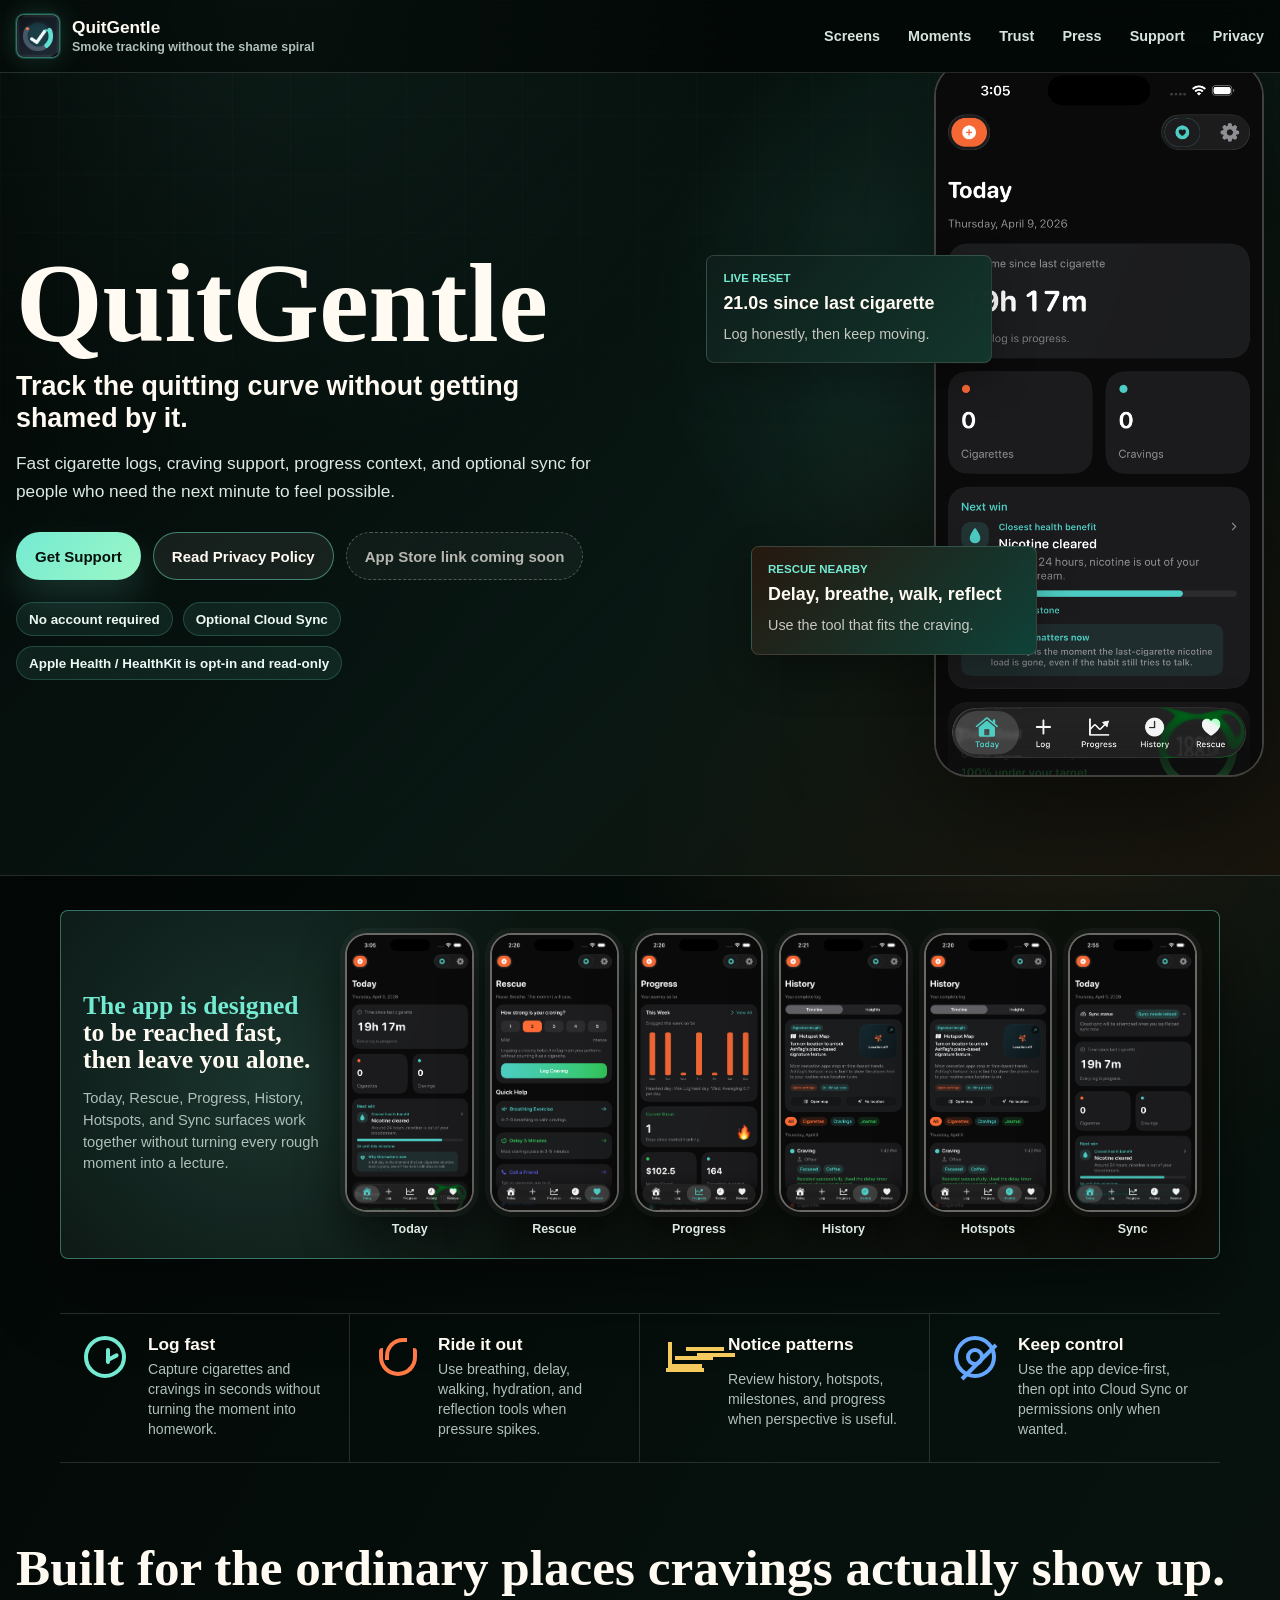
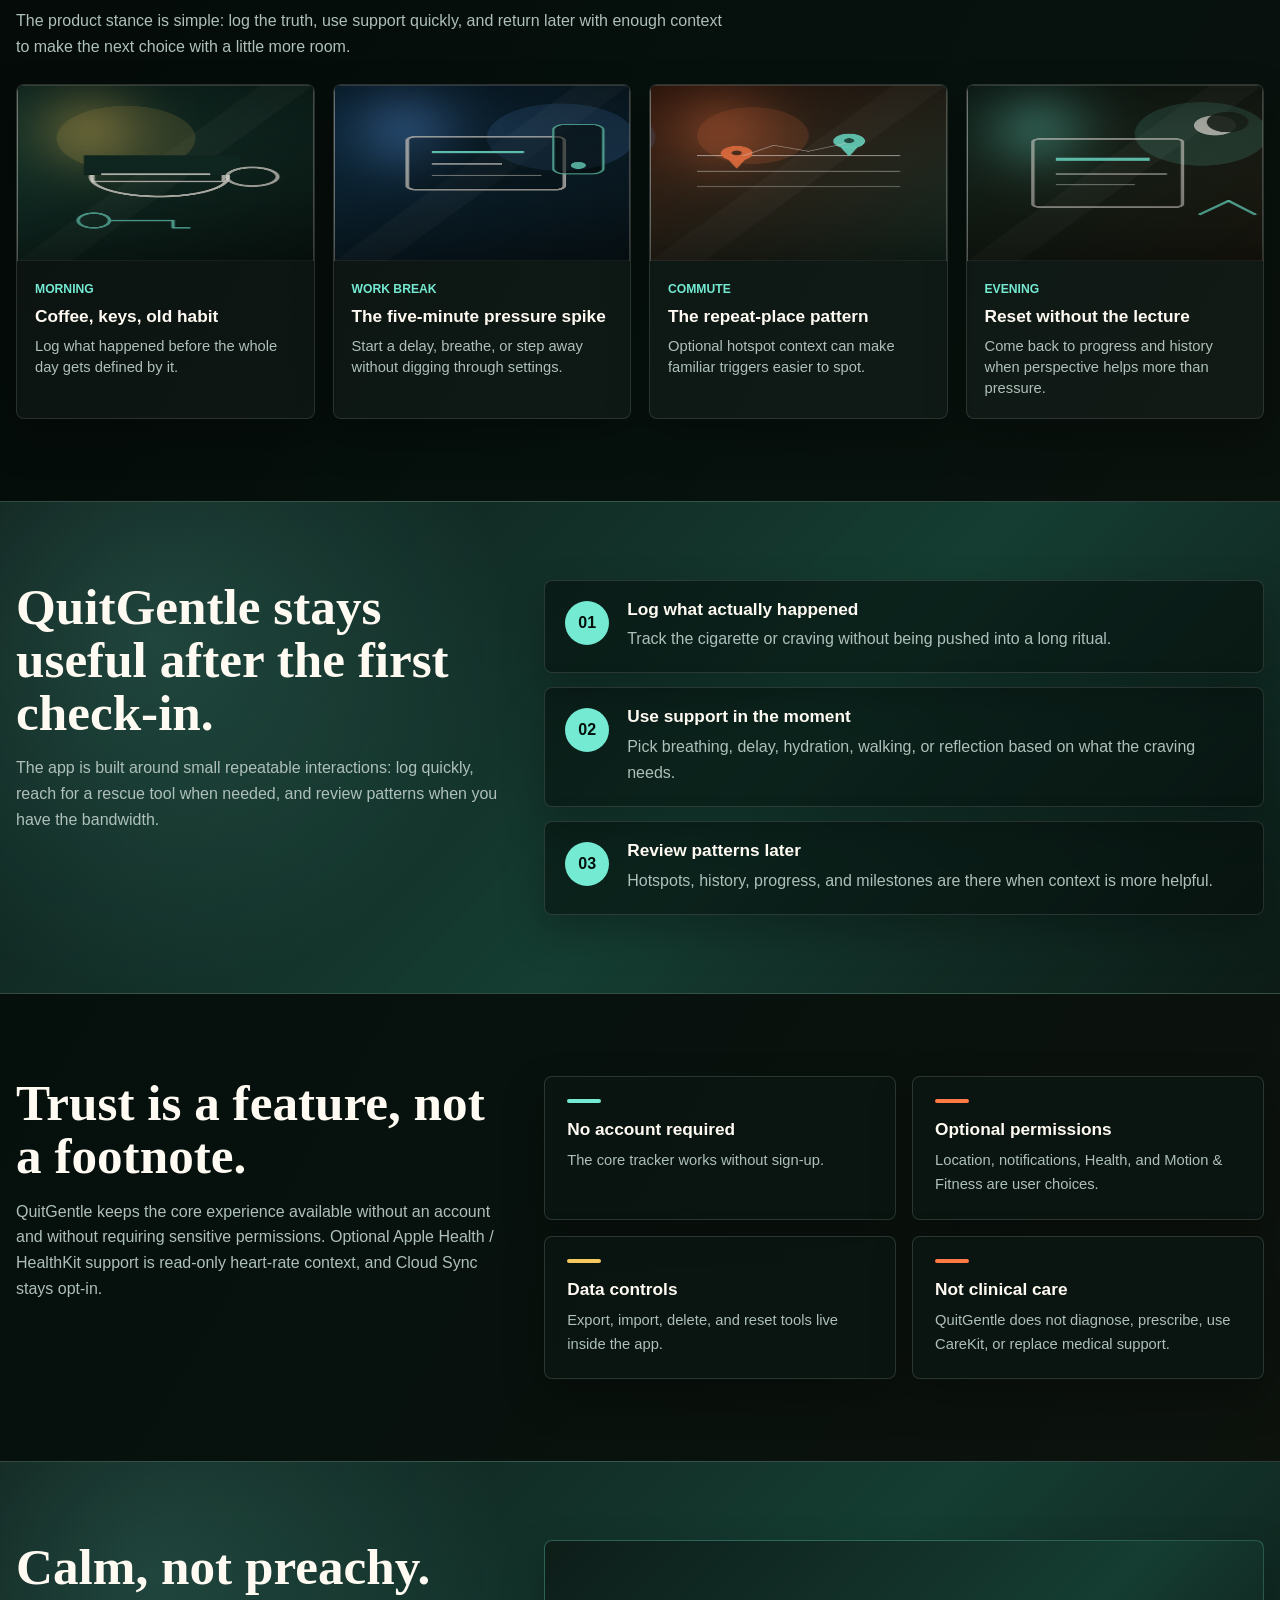
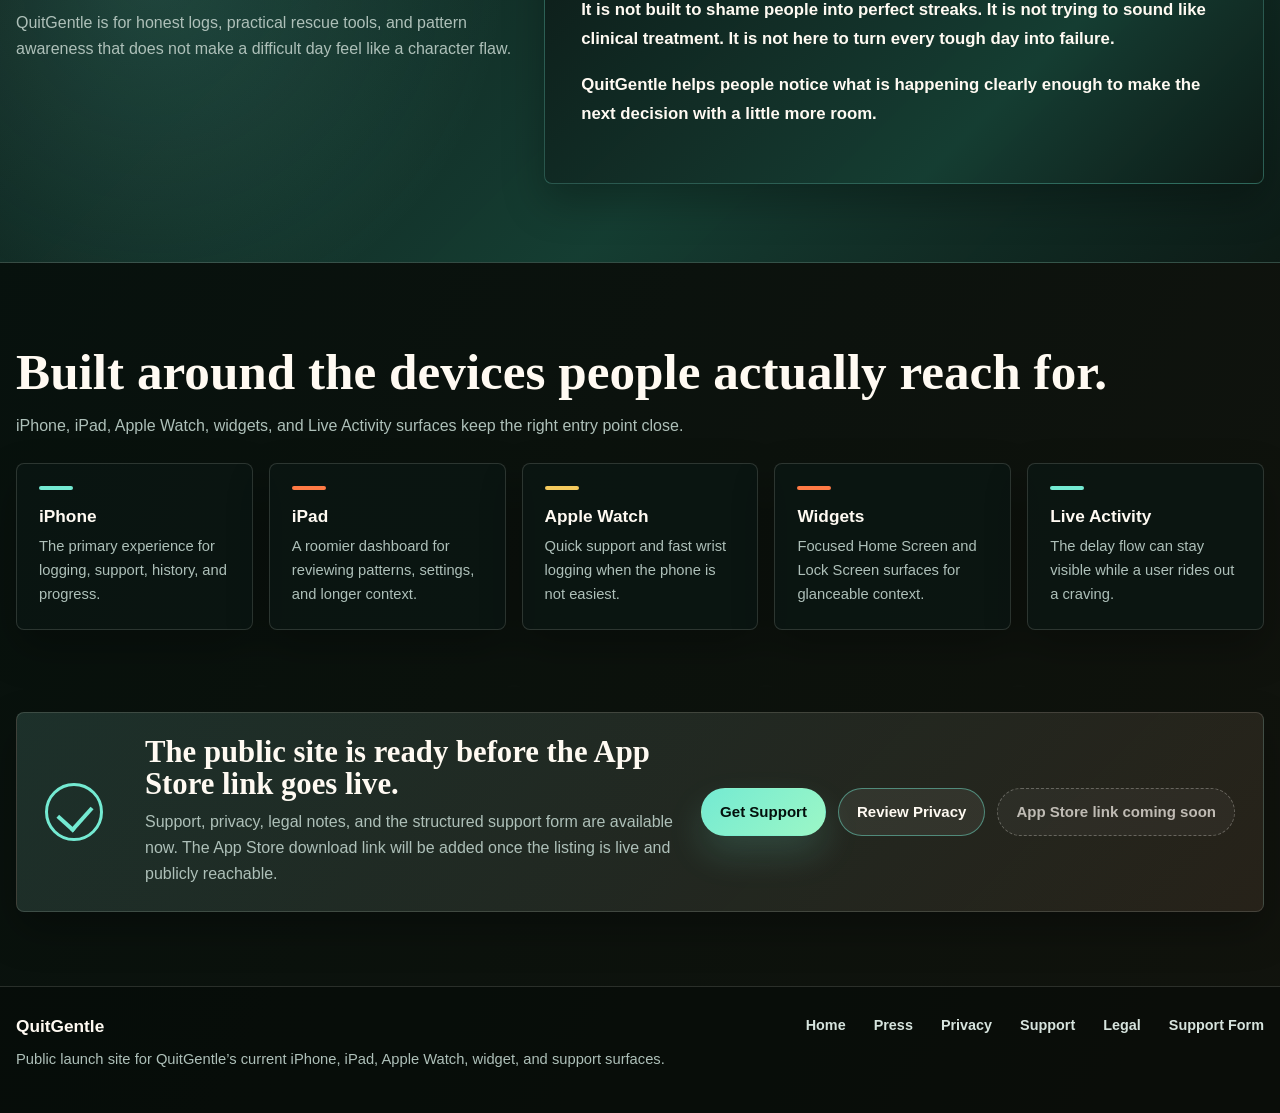
==== index.html @ a099bb34 "Fix QuitGentle homepage spacing" ====
<!doctype html>
<html lang="en">
  <head>
    <meta charset="utf-8">
    <meta name="viewport" content="width=device-width, initial-scale=1">
    <title>QuitGentle Smoking Tracker</title>
    <meta
      name="description"
      content="QuitGentle is a calmer smoking tracker for fast cigarette logging, craving support, progress tracking, hotspot insights, and optional Cloud Sync."
    >
    <meta name="theme-color" content="#07110e">
    <link rel="canonical" href="https://quitgentle.com/">
    <link rel="stylesheet" href="./styles.css?v=20260501-home-format">
  </head>
  <body class="home-page">
    <header class="site-header">
      <div class="site-shell header-inner">
        <a class="brand" href="./" aria-label="QuitGentle home">
          <span class="brand-mark" aria-hidden="true"></span>
          <span class="brand-copy">
            <strong>QuitGentle</strong>
            <span>Smoke tracking without the shame spiral</span>
          </span>
        </a>
        <nav class="site-nav" aria-label="Primary">
          <a href="#screens">Screens</a>
          <a href="#moments">Moments</a>
          <a href="#trust">Trust</a>
          <a href="./press/">Press</a>
          <a href="./support/">Support</a>
          <a href="./privacy/">Privacy</a>
        </nav>
      </div>
    </header>

    <main>
      <section class="hero">
        <div class="site-shell hero-layout">
          <div class="hero-content">
            <h1>QuitGentle</h1>
            <p class="hero-subhead">Track the quitting curve without getting shamed by it.</p>
            <p class="hero-copy">
              Fast cigarette logs, craving support, progress context, and optional sync for people
              who need the next minute to feel possible.
            </p>
            <div class="hero-actions">
              <a class="button" href="./support/">Get Support</a>
              <a class="button-secondary" href="./privacy/">Read Privacy Policy</a>
              <span class="button-muted" aria-disabled="true">App Store link coming soon</span>
            </div>
            <div class="trust-row" aria-label="Launch promises">
              <span>No account required</span>
              <span>Optional Cloud Sync</span>
              <span>Apple Health / HealthKit is opt-in and read-only</span>
            </div>
          </div>

          <div class="hero-stage" aria-label="QuitGentle app preview">
            <figure class="hero-phone">
              <img
                src="./assets/screenshots/quitgentle-today-marketing.png"
                alt="QuitGentle Today screen with progress context and quick support."
              >
            </figure>
            <div class="signal-card signal-card-top">
              <span>Live reset</span>
              <strong>21.0s since last cigarette</strong>
              <p>Log honestly, then keep moving.</p>
            </div>
            <div class="signal-card signal-card-bottom">
              <span>Rescue nearby</span>
              <strong>Delay, breathe, walk, reflect</strong>
              <p>Use the tool that fits the craving.</p>
            </div>
          </div>
        </div>
      </section>

      <section class="screen-wall" id="screens" aria-label="QuitGentle app screens">
        <div class="screen-wall-copy">
          <h2>The app is designed to be reached fast, then leave you alone.</h2>
          <p>
            Today, Rescue, Progress, History, Hotspots, and Sync surfaces work together without
            turning every rough moment into a lecture.
          </p>
        </div>
        <div class="phone-strip">
          <figure class="phone-frame">
            <img src="./assets/screenshots/quitgentle-today-marketing.png" alt="QuitGentle Today screen.">
            <figcaption>Today</figcaption>
          </figure>
          <figure class="phone-frame">
            <img src="./assets/screenshots/quitgentle-rescue.png" alt="QuitGentle Rescue screen.">
            <figcaption>Rescue</figcaption>
          </figure>
          <figure class="phone-frame">
            <img src="./assets/screenshots/quitgentle-progress.png" alt="QuitGentle Progress screen.">
            <figcaption>Progress</figcaption>
          </figure>
          <figure class="phone-frame">
            <img src="./assets/screenshots/quitgentle-history.png" alt="QuitGentle History screen.">
            <figcaption>History</figcaption>
          </figure>
          <figure class="phone-frame">
            <img src="./assets/screenshots/quitgentle-hotspots.png" alt="QuitGentle Hotspots screen.">
            <figcaption>Hotspots</figcaption>
          </figure>
          <figure class="phone-frame">
            <img src="./assets/screenshots/quitgentle-today-collapsed-sync.png" alt="QuitGentle quiet sync status.">
            <figcaption>Sync</figcaption>
          </figure>
        </div>
      </section>

      <section class="feature-rail" aria-label="QuitGentle core features">
        <article>
          <span class="feature-icon log-icon" aria-hidden="true"></span>
          <h3>Log fast</h3>
          <p>Capture cigarettes and cravings in seconds without turning the moment into homework.</p>
        </article>
        <article>
          <span class="feature-icon rescue-icon" aria-hidden="true"></span>
          <h3>Ride it out</h3>
          <p>Use breathing, delay, walking, hydration, and reflection tools when pressure spikes.</p>
        </article>
        <article>
          <span class="feature-icon pattern-icon" aria-hidden="true"></span>
          <h3>Notice patterns</h3>
          <p>Review history, hotspots, milestones, and progress when perspective is useful.</p>
        </article>
        <article>
          <span class="feature-icon sync-icon" aria-hidden="true"></span>
          <h3>Keep control</h3>
          <p>Use the app device-first, then opt into Cloud Sync or permissions only when wanted.</p>
        </article>
      </section>

      <section class="section scenario-section" id="moments" aria-labelledby="moments-title">
        <div class="site-shell">
          <div class="section-header">
            <div>
              <h2 id="moments-title">Built for the ordinary places cravings actually show up.</h2>
              <p>
                The product stance is simple: log the truth, use support quickly, and return later
                with enough context to make the next choice with a little more room.
              </p>
            </div>
          </div>

          <div class="scenario-grid">
            <article class="scenario-card morning">
              <div class="scenario-media" aria-hidden="true"></div>
              <div class="scenario-copy">
                <span>Morning</span>
                <h3>Coffee, keys, old habit</h3>
                <p>Log what happened before the whole day gets defined by it.</p>
              </div>
            </article>
            <article class="scenario-card break">
              <div class="scenario-media" aria-hidden="true"></div>
              <div class="scenario-copy">
                <span>Work break</span>
                <h3>The five-minute pressure spike</h3>
                <p>Start a delay, breathe, or step away without digging through settings.</p>
              </div>
            </article>
            <article class="scenario-card commute">
              <div class="scenario-media" aria-hidden="true"></div>
              <div class="scenario-copy">
                <span>Commute</span>
                <h3>The repeat-place pattern</h3>
                <p>Optional hotspot context can make familiar triggers easier to spot.</p>
              </div>
            </article>
            <article class="scenario-card night">
              <div class="scenario-media" aria-hidden="true"></div>
              <div class="scenario-copy">
                <span>Evening</span>
                <h3>Reset without the lecture</h3>
                <p>Come back to progress and history when perspective helps more than pressure.</p>
              </div>
            </article>
          </div>
        </div>
      </section>

      <section class="section section-soft" id="daily-flow" aria-labelledby="day-title">
        <div class="site-shell split-layout">
          <div>
            <h2 id="day-title">QuitGentle stays useful after the first check-in.</h2>
            <p>
              The app is built around small repeatable interactions: log quickly, reach for a rescue
              tool when needed, and review patterns when you have the bandwidth.
            </p>
          </div>
          <div class="step-list" role="list" aria-label="Typical QuitGentle flow">
            <div class="step-card" role="listitem">
              <span class="step-number">01</span>
              <div>
                <h3>Log what actually happened</h3>
                <p>Track the cigarette or craving without being pushed into a long ritual.</p>
              </div>
            </div>
            <div class="step-card" role="listitem">
              <span class="step-number">02</span>
              <div>
                <h3>Use support in the moment</h3>
                <p>Pick breathing, delay, hydration, walking, or reflection based on what the craving needs.</p>
              </div>
            </div>
            <div class="step-card" role="listitem">
              <span class="step-number">03</span>
              <div>
                <h3>Review patterns later</h3>
                <p>Hotspots, history, progress, and milestones are there when context is more helpful.</p>
              </div>
            </div>
          </div>
        </div>
      </section>

      <section class="section" id="trust" aria-labelledby="trust-title">
        <div class="site-shell trust-layout">
          <div>
            <h2 id="trust-title">Trust is a feature, not a footnote.</h2>
            <p>
              QuitGentle keeps the core experience available without an account and without requiring
              sensitive permissions. Optional Apple Health / HealthKit support is read-only heart-rate
              context, and Cloud Sync stays opt-in.
            </p>
          </div>
          <div class="trust-grid">
            <article>
              <h3>No account required</h3>
              <p>The core tracker works without sign-up.</p>
            </article>
            <article>
              <h3>Optional permissions</h3>
              <p>Location, notifications, Health, and Motion &amp; Fitness are user choices.</p>
            </article>
            <article>
              <h3>Data controls</h3>
              <p>Export, import, delete, and reset tools live inside the app.</p>
            </article>
            <article>
              <h3>Not clinical care</h3>
              <p>QuitGentle does not diagnose, prescribe, use CareKit, or replace medical support.</p>
            </article>
          </div>
        </div>
      </section>

      <section class="section section-soft" id="product-stance" aria-labelledby="positioning-title">
        <div class="site-shell manifesto">
          <div>
            <h2 id="positioning-title">Calm, not preachy.</h2>
            <p>
              QuitGentle is for honest logs, practical rescue tools, and pattern awareness that does
              not make a difficult day feel like a character flaw.
            </p>
          </div>
          <div class="manifesto-copy">
            <p>
              It is not built to shame people into perfect streaks. It is not trying to sound like
              clinical treatment. It is not here to turn every tough day into failure.
            </p>
            <p>
              QuitGentle helps people notice what is happening clearly enough to make the next
              decision with a little more room.
            </p>
          </div>
        </div>
      </section>

      <section class="section" id="platforms" aria-labelledby="platforms-title">
        <div class="site-shell">
          <div class="section-header">
            <div>
              <h2 id="platforms-title">Built around the devices people actually reach for.</h2>
              <p>iPhone, iPad, Apple Watch, widgets, and Live Activity surfaces keep the right entry point close.</p>
            </div>
          </div>
          <div class="platform-grid">
            <article><h3>iPhone</h3><p>The primary experience for logging, support, history, and progress.</p></article>
            <article><h3>iPad</h3><p>A roomier dashboard for reviewing patterns, settings, and longer context.</p></article>
            <article><h3>Apple Watch</h3><p>Quick support and fast wrist logging when the phone is not easiest.</p></article>
            <article><h3>Widgets</h3><p>Focused Home Screen and Lock Screen surfaces for glanceable context.</p></article>
            <article><h3>Live Activity</h3><p>The delay flow can stay visible while a user rides out a craving.</p></article>
          </div>
        </div>
      </section>

      <section class="section section-final" aria-labelledby="cta-title">
        <div class="site-shell support-band">
          <div class="shield-mark" aria-hidden="true"></div>
          <div>
            <h2 id="cta-title">The public site is ready before the App Store link goes live.</h2>
            <p>
              Support, privacy, legal notes, and the structured support form are available now. The
              App Store download link will be added once the listing is live and publicly reachable.
            </p>
          </div>
          <div class="hero-actions support-actions">
            <a class="button" href="./support/">Get Support</a>
            <a class="button-secondary" href="./privacy/">Review Privacy</a>
            <span class="button-muted" aria-disabled="true">App Store link coming soon</span>
          </div>
        </div>
      </section>
    </main>

    <footer class="footer">
      <div class="site-shell footer-inner">
        <div>
          <strong class="footer-brand">QuitGentle</strong>
          <p class="footer-copy">
            Public launch site for QuitGentle’s current iPhone, iPad, Apple Watch, widget, and support surfaces.
          </p>
        </div>
        <div class="footer-links">
          <a href="./">Home</a>
          <a href="./press/">Press</a>
          <a href="./privacy/">Privacy</a>
          <a href="./support/">Support</a>
          <a href="./legal/">Legal</a>
          <a href="https://github.com/NinjaTomOnline/ashtag-site/issues/new/choose">Support Form</a>
        </div>
      </div>
    </footer>
  </body>
</html>
---- styles.css ----
:root {
  color-scheme: dark;
  --bg: #030806;
  --bg-lift: #07110e;
  --panel: rgba(11, 23, 20, 0.78);
  --panel-solid: #0e1d19;
  --panel-soft: rgba(255, 250, 242, 0.055);
  --text: #fffaf2;
  --muted: #aec0b9;
  --dim: #788a82;
  --line: rgba(255, 250, 242, 0.14);
  --line-strong: rgba(116, 234, 210, 0.42);
  --mint: #74ead2;
  --leaf: #18a17f;
  --leaf-deep: #0f4e43;
  --cream: #fffaf2;
  --ember: #ff7a45;
  --amber: #f4c95d;
  --blue: #65a7ff;
  --shadow: 0 28px 76px rgba(0, 0, 0, 0.46);
  --shadow-soft: 0 18px 42px rgba(0, 0, 0, 0.28);
  --radius: 8px;
  --content-width: 1280px;
}

* {
  box-sizing: border-box;
}

html {
  overflow-x: hidden;
  scroll-behavior: smooth;
}

body {
  margin: 0;
  min-height: 100vh;
  overflow-x: hidden;
  font-family: "Avenir Next", "SF Pro Text", "Helvetica Neue", Helvetica, Arial, sans-serif;
  color: var(--text);
  background:
    radial-gradient(circle at 22% 0%, rgba(116, 234, 210, 0.16), transparent 30rem),
    radial-gradient(circle at 82% 18%, rgba(255, 122, 69, 0.1), transparent 28rem),
    linear-gradient(120deg, #020403 0%, #06110d 48%, #11130d 100%);
}

body::before {
  content: "";
  position: fixed;
  inset: 0;
  z-index: -1;
  pointer-events: none;
  background:
    linear-gradient(90deg, rgba(255, 250, 242, 0.045) 1px, transparent 1px),
    linear-gradient(180deg, rgba(255, 250, 242, 0.035) 1px, transparent 1px);
  background-size: 58px 58px;
  mask-image: linear-gradient(180deg, #000 0%, transparent 80%);
}

a {
  color: inherit;
}

img {
  display: block;
  max-width: 100%;
}

.site-shell {
  width: min(calc(100% - 32px), var(--content-width));
  margin: 0 auto;
}

.site-header {
  position: sticky;
  top: 0;
  z-index: 30;
  border-bottom: 1px solid var(--line);
  background: rgba(3, 8, 6, 0.76);
  backdrop-filter: blur(24px);
}

.header-inner,
.footer-inner {
  display: grid;
  grid-template-columns: auto 1fr;
  align-items: center;
  gap: 24px;
}

.header-inner {
  min-height: 72px;
}

.brand {
  display: inline-flex;
  align-items: center;
  min-width: 0;
  gap: 12px;
  text-decoration: none;
}

.brand-mark {
  width: 44px;
  height: 44px;
  flex: 0 0 auto;
  border: 1px solid rgba(116, 234, 210, 0.46);
  border-radius: var(--radius);
  background: url("./assets/icons/quitgentle-app-icon.png") center / cover no-repeat;
  box-shadow: 0 0 0 1px rgba(24, 161, 127, 0.34), 0 0 28px rgba(116, 234, 210, 0.2);
}

.brand-copy {
  display: grid;
  gap: 3px;
  min-width: 0;
}

.brand-copy strong,
.footer-brand {
  color: var(--text);
  font-size: 1.08rem;
  line-height: 1.1;
}

.brand-copy span {
  color: var(--muted);
  font-size: 0.78rem;
  font-weight: 700;
}

.brand-word {
  color: var(--text);
  font-size: 1.08rem;
  font-weight: 800;
}

.site-nav,
.footer-links {
  display: flex;
  align-items: center;
  justify-content: flex-end;
  flex-wrap: wrap;
  gap: clamp(14px, 2.2vw, 28px);
}

.site-nav a,
.footer-links a {
  color: #d7e4de;
  font-size: 0.9rem;
  font-weight: 800;
  text-decoration: none;
  transition: color 160ms ease;
}

.site-nav a:hover,
.site-nav a:focus-visible,
.footer-links a:hover,
.footer-links a:focus-visible {
  color: var(--mint);
}

main {
  padding-bottom: 74px;
}

.hero {
  position: relative;
  overflow: hidden;
  border-bottom: 1px solid var(--line);
  background:
    radial-gradient(circle at 76% 30%, rgba(116, 234, 210, 0.12), transparent 20rem),
    linear-gradient(135deg, rgba(3, 8, 6, 0.44), rgba(10, 28, 23, 0.74) 56%, rgba(30, 21, 12, 0.62));
}

.hero-layout {
  display: grid;
  grid-template-columns: minmax(0, 0.94fr) minmax(420px, 0.82fr);
  gap: clamp(28px, 4vw, 58px);
  align-items: center;
  min-height: 720px;
  padding: clamp(64px, 7vw, 98px) 0 clamp(84px, 8vw, 112px);
}

.hero-content {
  position: relative;
  z-index: 3;
  max-width: 720px;
}

h1,
h2,
h3 {
  margin: 0;
  line-height: 1.04;
  letter-spacing: 0;
}

h1,
h2 {
  font-family: Georgia, "Times New Roman", serif;
}

h1 {
  font-size: clamp(4.8rem, 8.7vw, 7.9rem);
  font-weight: 800;
  line-height: 0.88;
}

h2 {
  font-size: clamp(2.1rem, 4vw, 4.55rem);
  font-weight: 800;
}

h3 {
  font-size: 1.08rem;
  font-weight: 900;
}

p,
li {
  color: var(--muted);
  font-size: 1rem;
  line-height: 1.62;
}

.hero-subhead {
  margin: 18px 0 0;
  max-width: 38rem;
  color: var(--text);
  font-size: clamp(1.35rem, 2.1vw, 1.92rem);
  font-weight: 900;
  line-height: 1.18;
}

.hero-copy {
  margin: 16px 0 0;
  max-width: 39rem;
  color: #dce9e3;
  font-size: 1.08rem;
}

.hero-actions,
.inline-links {
  display: flex;
  flex-wrap: wrap;
  gap: 12px;
  margin-top: 26px;
}

.button,
.button-secondary,
.button-muted {
  display: inline-flex;
  align-items: center;
  justify-content: center;
  min-height: 48px;
  padding: 0 18px;
  border-radius: 999px;
  font-size: 0.94rem;
  font-weight: 900;
  text-decoration: none;
  transition: transform 160ms ease, border-color 160ms ease, background 160ms ease;
}

.button {
  color: #03100c;
  border: 1px solid transparent;
  background: linear-gradient(135deg, var(--mint), #9cf7c6);
  box-shadow: 0 18px 36px rgba(116, 234, 210, 0.16);
}

.button-secondary {
  color: var(--text);
  border: 1px solid rgba(116, 234, 210, 0.48);
  background: rgba(255, 250, 242, 0.07);
}

.button-muted {
  color: rgba(255, 250, 242, 0.7);
  border: 1px dashed rgba(255, 250, 242, 0.28);
  background: rgba(255, 250, 242, 0.04);
  cursor: default;
}

.button:hover,
.button:focus-visible,
.button-secondary:hover,
.button-secondary:focus-visible {
  transform: translateY(-1px);
}

.trust-row {
  display: flex;
  flex-wrap: wrap;
  gap: 10px;
  margin-top: 22px;
}

.trust-row span {
  display: inline-flex;
  align-items: center;
  min-height: 34px;
  padding: 0 12px;
  color: #edf8f3;
  border: 1px solid rgba(116, 234, 210, 0.2);
  border-radius: 999px;
  background: rgba(116, 234, 210, 0.09);
  font-size: 0.84rem;
  font-weight: 900;
}

.hero-stage {
  position: relative;
  z-index: 1;
  min-height: 610px;
}

.hero-phone {
  position: absolute;
  right: 0;
  bottom: -4px;
  width: min(66%, 330px);
  margin: 0;
  filter: drop-shadow(0 34px 64px rgba(0, 0, 0, 0.58));
}

.hero-phone img {
  width: 100%;
  aspect-ratio: 9 / 19.5;
  object-fit: cover;
  border: 2px solid rgba(255, 250, 242, 0.26);
  border-radius: 34px;
  background: black;
}

.signal-card {
  position: absolute;
  z-index: 2;
  width: min(286px, 62%);
  padding: 16px;
  border: 1px solid rgba(255, 250, 242, 0.14);
  border-radius: var(--radius);
  background:
    linear-gradient(135deg, rgba(14, 29, 25, 0.92), rgba(21, 63, 52, 0.74)),
    rgba(14, 29, 25, 0.94);
  box-shadow: var(--shadow-soft);
  backdrop-filter: blur(18px);
}

.signal-card-top {
  top: 92px;
  left: 0;
}

.signal-card-bottom {
  right: auto;
  left: clamp(32px, 8%, 58px);
  bottom: 118px;
  width: min(286px, 62%);
  background:
    linear-gradient(135deg, rgba(40, 24, 14, 0.94), rgba(15, 78, 67, 0.74)),
    rgba(14, 29, 25, 0.94);
}

.signal-card span {
  display: block;
  margin-bottom: 8px;
  color: var(--mint);
  font-size: 0.72rem;
  font-weight: 900;
  text-transform: uppercase;
}

.signal-card strong {
  display: block;
  color: var(--text);
  font-size: 1.12rem;
  line-height: 1.3;
}

.signal-card p {
  margin: 8px 0 0;
  color: rgba(255, 250, 242, 0.76);
  font-size: 0.9rem;
}

.screen-wall {
  display: grid;
  grid-template-columns: minmax(210px, 0.28fr) minmax(0, 1fr);
  gap: 24px;
  align-items: center;
  width: min(calc(100% - 64px), 1160px);
  margin: 34px auto 54px;
  padding: 22px;
  border: 1px solid var(--line-strong);
  border-radius: var(--radius);
  background:
    radial-gradient(circle at 18% 50%, rgba(116, 234, 210, 0.14), transparent 19rem),
    linear-gradient(135deg, rgba(116, 234, 210, 0.08), rgba(255, 122, 69, 0.045)),
    rgba(3, 8, 6, 0.9);
  box-shadow: var(--shadow);
}

.screen-wall-copy h2 {
  max-width: 16rem;
  font-size: clamp(1.55rem, 2vw, 2.05rem);
}

.screen-wall-copy h2::first-line {
  color: var(--mint);
}

.screen-wall-copy p {
  margin-bottom: 0;
  font-size: 0.92rem;
  line-height: 1.48;
}

.phone-strip {
  display: grid;
  grid-template-columns: repeat(6, minmax(106px, 1fr));
  gap: 16px;
  align-items: end;
}

.phone-frame {
  margin: 0;
  min-width: 0;
}

.phone-frame img {
  width: 100%;
  aspect-ratio: 9 / 19.5;
  object-fit: cover;
  border: 2px solid rgba(255, 250, 242, 0.42);
  border-radius: 22px;
  background: black;
  box-shadow:
    0 0 0 5px rgba(255, 250, 242, 0.035),
    0 22px 44px rgba(0, 0, 0, 0.56);
}

.phone-frame figcaption {
  margin-top: 10px;
  color: #dce8e2;
  font-size: 0.78rem;
  font-weight: 900;
  text-align: center;
}

.feature-rail {
  display: grid;
  grid-template-columns: repeat(4, minmax(0, 1fr));
  width: min(calc(100% - 64px), 1160px);
  margin: 0 auto 78px;
  border-top: 1px solid var(--line);
  border-bottom: 1px solid var(--line);
}

.feature-rail article {
  display: grid;
  grid-template-columns: 50px minmax(0, 1fr);
  column-gap: 14px;
  padding: 22px 24px;
  border-right: 1px solid var(--line);
}

.feature-rail article:last-child {
  border-right: 0;
}

.feature-rail h3,
.feature-rail p {
  grid-column: 2;
}

.feature-rail h3 {
  margin-bottom: 6px;
}

.feature-rail p {
  margin: 0;
  font-size: 0.88rem;
  line-height: 1.42;
}

.feature-icon {
  position: relative;
  grid-row: 1 / span 2;
  width: 42px;
  height: 42px;
  color: var(--mint);
}

.log-icon {
  border: 4px solid currentColor;
  border-radius: 50%;
}

.log-icon::before,
.log-icon::after,
.rescue-icon::before,
.rescue-icon::after,
.pattern-icon::before,
.pattern-icon::after,
.sync-icon::before,
.sync-icon::after {
  content: "";
  position: absolute;
}

.log-icon::before {
  left: 18px;
  top: 8px;
  width: 4px;
  height: 16px;
  background: currentColor;
  border-radius: 999px;
}

.log-icon::after {
  left: 18px;
  top: 19px;
  width: 14px;
  height: 4px;
  background: currentColor;
  border-radius: 999px;
  transform: rotate(-28deg);
  transform-origin: left center;
}

.rescue-icon {
  color: var(--ember);
}

.rescue-icon::before {
  left: 5px;
  top: 12px;
  width: 30px;
  height: 24px;
  border: 4px solid currentColor;
  border-top: 0;
  border-radius: 4px 4px 22px 22px;
}

.rescue-icon::after {
  left: 11px;
  top: 2px;
  width: 18px;
  height: 18px;
  border: 4px solid currentColor;
  border-right: 0;
  border-bottom: 0;
  border-radius: 18px 0 0 0;
}

.pattern-icon {
  color: var(--amber);
}

.pattern-icon::before {
  left: 2px;
  right: 2px;
  bottom: 6px;
  height: 4px;
  background: currentColor;
  box-shadow: 9px -12px 0 currentColor, 20px -21px 0 currentColor, 31px -15px 0 currentColor;
}

.pattern-icon::after {
  left: 4px;
  right: 4px;
  bottom: 10px;
  height: 22px;
  border-left: 4px solid currentColor;
  border-bottom: 4px solid currentColor;
}

.sync-icon {
  color: var(--blue);
  border: 4px solid currentColor;
  border-radius: 50%;
}

.sync-icon::before {
  inset: 8px;
  border: 4px solid currentColor;
  border-radius: 50%;
}

.sync-icon::after {
  left: 19px;
  top: -2px;
  width: 4px;
  height: 48px;
  background: currentColor;
  transform: rotate(45deg);
}

.section {
  margin-top: 82px;
}

.section-header {
  display: flex;
  align-items: flex-end;
  justify-content: space-between;
  gap: 18px;
  margin-bottom: 24px;
}

.section-header p {
  max-width: 45rem;
  margin: 14px 0 0;
}

.scenario-section {
  margin-top: 0;
}

.scenario-grid {
  display: grid;
  grid-template-columns: repeat(4, minmax(0, 1fr));
  gap: 18px;
}

.scenario-card {
  overflow: hidden;
  border: 1px solid rgba(255, 250, 242, 0.12);
  border-radius: var(--radius);
  background: rgba(255, 250, 242, 0.035);
  box-shadow: var(--shadow-soft);
}

.scenario-media {
  position: relative;
  height: 176px;
  overflow: hidden;
  background:
    linear-gradient(180deg, rgba(3, 8, 6, 0.08), rgba(3, 8, 6, 0.26)),
    url("./assets/visuals/quitgentle-moments-strip.png"),
    #0e1d19;
  background-repeat: no-repeat;
  background-size: cover, 400% 100%;
}

.scenario-media::before,
.scenario-media::after {
  content: "";
  display: none;
}

.morning .scenario-media {
  background-position: center, 0% center;
}

.break .scenario-media {
  background-position: center, 33.333% center;
}

.commute .scenario-media {
  background-position: center, 66.666% center;
}

.night .scenario-media {
  background-position: center, 100% center;
}

.scenario-copy {
  padding: 18px;
}

.scenario-copy span {
  display: inline-flex;
  margin-bottom: 12px;
  color: var(--mint);
  font-size: 0.76rem;
  font-weight: 900;
  text-transform: uppercase;
}

.scenario-copy p {
  margin: 10px 0 0;
  font-size: 0.92rem;
  line-height: 1.45;
}

.section-soft {
  position: relative;
  overflow: hidden;
  padding: 78px 0;
  border-top: 1px solid var(--line);
  border-bottom: 1px solid var(--line);
  background:
    radial-gradient(circle at 12% 28%, rgba(116, 234, 210, 0.16), transparent 22rem),
    linear-gradient(135deg, rgba(14, 29, 25, 0.98), rgba(21, 63, 52, 0.94) 58%, rgba(13, 27, 22, 0.98)),
    var(--panel-solid);
}

.split-layout,
.manifesto,
.trust-layout,
.support-band {
  display: grid;
  grid-template-columns: minmax(0, 0.82fr) minmax(0, 1.18fr);
  gap: 28px;
  align-items: start;
}

.split-layout p,
.manifesto p,
.trust-layout > div > p {
  max-width: 42rem;
}

.step-list {
  display: grid;
  gap: 14px;
}

.step-card {
  display: grid;
  grid-template-columns: auto 1fr;
  gap: 18px;
  padding: 20px;
  border: 1px solid rgba(255, 250, 242, 0.13);
  border-radius: var(--radius);
  background: rgba(3, 8, 6, 0.5);
  box-shadow: var(--shadow-soft);
}

.step-card p {
  margin: 8px 0 0;
}

.step-number {
  display: grid;
  place-items: center;
  width: 44px;
  height: 44px;
  color: #03100c;
  border-radius: 50%;
  background: var(--mint);
  font-weight: 900;
}

.trust-grid,
.platform-grid {
  display: grid;
  gap: 16px;
}

.trust-grid {
  grid-template-columns: repeat(2, minmax(0, 1fr));
}

.platform-grid {
  grid-template-columns: repeat(5, minmax(0, 1fr));
}

.trust-grid article,
.platform-grid article {
  padding: 22px;
  border: 1px solid var(--line);
  border-radius: var(--radius);
  background: var(--panel);
  box-shadow: var(--shadow-soft);
}

.trust-grid article::before,
.platform-grid article::before {
  content: "";
  display: block;
  width: 34px;
  height: 4px;
  margin-bottom: 18px;
  border-radius: 999px;
  background: var(--mint);
}

.trust-grid article:nth-child(2n)::before,
.platform-grid article:nth-child(2n)::before {
  background: var(--ember);
}

.trust-grid article:nth-child(3n)::before,
.platform-grid article:nth-child(3n)::before {
  background: var(--amber);
}

.trust-grid p,
.platform-grid p {
  margin: 10px 0 0;
  font-size: 0.92rem;
}

.manifesto-copy {
  display: grid;
  align-content: center;
  gap: 18px;
  min-height: 244px;
  padding: clamp(24px, 3vw, 36px);
  color: #fffaf2;
  border: 1px solid rgba(116, 234, 210, 0.28);
  border-radius: var(--radius);
  background:
    linear-gradient(135deg, rgba(14, 29, 25, 0.98), rgba(21, 63, 52, 0.94) 64%, rgba(13, 27, 22, 0.98)),
    var(--panel-solid);
  box-shadow: var(--shadow-soft);
}

.manifesto-copy p {
  margin: 0;
  color: #fffaf2;
  font-size: 1.05rem;
  font-weight: 700;
  line-height: 1.7;
}

.section-final {
  margin-top: 82px;
}

.support-band {
  grid-template-columns: 72px minmax(0, 1fr) auto;
  align-items: center;
  padding: 24px 28px;
  border: 1px solid var(--line);
  border-radius: var(--radius);
  background:
    linear-gradient(135deg, rgba(116, 234, 210, 0.1), rgba(255, 122, 69, 0.055)),
    rgba(255, 250, 242, 0.045);
  box-shadow: var(--shadow-soft);
}

.support-band h2 {
  font-size: clamp(1.45rem, 2.4vw, 2.1rem);
}

.support-band p {
  margin: 8px 0 0;
  max-width: 48rem;
}

.support-actions {
  justify-content: flex-end;
  margin-top: 0;
}

.shield-mark {
  position: relative;
  width: 58px;
  height: 58px;
  border: 3px solid var(--mint);
  border-radius: 50%;
}

.shield-mark::before {
  content: "";
  position: absolute;
  left: 16px;
  top: 12px;
  width: 18px;
  height: 27px;
  border-right: 4px solid var(--mint);
  border-bottom: 4px solid var(--mint);
  transform: rotate(42deg);
}

.footer {
  padding: 30px 0 42px;
  border-top: 1px solid var(--line);
  background: rgba(3, 8, 6, 0.44);
}

.footer-inner {
  align-items: start;
}

.footer-copy,
.small-note {
  margin: 12px 0 0;
  font-size: 0.92rem;
}

.page-main {
  padding: 54px 0 88px;
}

.page-hero-panel {
  max-width: 62rem;
  padding: clamp(28px, 4vw, 42px);
  color: #fffaf2;
  border: 1px solid rgba(116, 234, 210, 0.24);
  border-radius: var(--radius);
  background:
    linear-gradient(135deg, rgba(14, 29, 25, 0.98), rgba(21, 63, 52, 0.94) 64%, rgba(13, 27, 22, 0.98)),
    var(--panel-solid);
  box-shadow: var(--shadow-soft);
}

.page-hero-panel .eyebrow,
.eyebrow {
  display: inline-flex;
  align-items: center;
  gap: 10px;
  margin-bottom: 14px;
  color: var(--mint);
  font-size: 0.78rem;
  font-weight: 900;
  text-transform: uppercase;
}

.page-hero-panel .eyebrow::before,
.eyebrow::before {
  content: "";
  width: 28px;
  height: 2px;
  background: currentColor;
}

.page-hero-panel h1 {
  max-width: 15ch;
  color: #fffaf2;
  font-size: clamp(2.35rem, 5vw, 4.5rem);
}

.page-hero-panel .hero-copy {
  color: rgba(255, 250, 242, 0.82);
}

.press-hero-panel {
  display: grid;
  grid-template-columns: minmax(0, 0.9fr) minmax(300px, 0.72fr);
  gap: 26px;
  max-width: none;
  align-items: stretch;
}

.press-hero-panel h1 {
  max-width: 16ch;
}

.press-hero-media {
  min-height: 360px;
  border: 1px solid rgba(255, 250, 242, 0.12);
  border-radius: var(--radius);
  background:
    linear-gradient(180deg, rgba(3, 8, 6, 0.02), rgba(3, 8, 6, 0.26)),
    url("./assets/visuals/quitgentle-moments-strip.png") center / cover no-repeat,
    #0e1d19;
  box-shadow: var(--shadow-soft);
}

.page-stack {
  display: grid;
  gap: 16px;
  margin-top: 28px;
}

.page-panel,
.callout {
  padding: 26px;
  color: #fffaf2;
  border: 1px solid rgba(116, 234, 210, 0.2);
  border-radius: var(--radius);
  background:
    linear-gradient(135deg, rgba(14, 29, 25, 0.97), rgba(18, 48, 40, 0.94)),
    var(--panel-solid);
  box-shadow: var(--shadow-soft);
}

.page-panel h2,
.callout h2 {
  color: #fffaf2;
  font-size: clamp(1.45rem, 2.4vw, 2.1rem);
}

.page-panel p,
.page-panel li,
.callout p,
.callout li,
.callout .small-note {
  color: rgba(255, 250, 242, 0.82);
}

.page-panel a:not(.button):not(.button-secondary):not(.button-muted),
.callout a:not(.button):not(.button-secondary):not(.button-muted) {
  color: #fffaf2;
  text-decoration-color: rgba(116, 234, 210, 0.58);
  text-underline-offset: 0.18em;
}

.page-panel ul,
.callout ul {
  padding-left: 20px;
  margin: 12px 0 0;
}

.list-tight li + li {
  margin-top: 8px;
}

.press-facts dl {
  display: grid;
  grid-template-columns: repeat(4, minmax(0, 1fr));
  gap: 14px;
  margin: 18px 0 0;
}

.press-facts dl div,
.asset-card {
  border: 1px solid rgba(255, 250, 242, 0.12);
  border-radius: var(--radius);
  background: rgba(255, 250, 242, 0.045);
}

.press-facts dl div {
  padding: 16px;
}

.press-facts dt {
  color: var(--mint);
  font-size: 0.76rem;
  font-weight: 900;
  text-transform: uppercase;
}

.press-facts dd {
  margin: 8px 0 0;
  color: #fffaf2;
  font-weight: 800;
  line-height: 1.35;
}

.asset-grid,
.quote-grid {
  display: grid;
  gap: 14px;
  margin-top: 18px;
}

.asset-grid {
  grid-template-columns: repeat(4, minmax(0, 1fr));
}

.asset-card {
  overflow: hidden;
  color: #fffaf2;
  text-decoration: none;
  transition: transform 160ms ease, border-color 160ms ease;
}

.asset-card:hover,
.asset-card:focus-visible {
  transform: translateY(-1px);
  border-color: rgba(116, 234, 210, 0.4);
}

.asset-card img {
  width: 100%;
  height: 190px;
  object-fit: cover;
  background: #030806;
}

.asset-card:first-child img {
  object-fit: contain;
  padding: 30px;
}

.asset-card span {
  display: block;
  padding: 14px;
  font-weight: 900;
}

.quote-grid {
  grid-template-columns: repeat(3, minmax(0, 1fr));
}

.quote-grid blockquote {
  margin: 0;
  padding: 18px;
  border-left: 4px solid var(--mint);
  border-radius: var(--radius);
  background: rgba(255, 250, 242, 0.045);
  color: #fffaf2;
  font-family: Georgia, "Times New Roman", serif;
  font-size: clamp(1.25rem, 2vw, 1.75rem);
  font-weight: 800;
  line-height: 1.12;
}

code {
  color: var(--text);
  border-radius: 4px;
  background: rgba(116, 234, 210, 0.18);
  padding: 0.08rem 0.25rem;
}

@media (max-width: 1120px) {
  .hero-layout {
    grid-template-columns: 1fr;
    min-height: auto;
  }

  .hero-stage {
    min-height: 560px;
    max-width: 700px;
  }

  .screen-wall,
  .feature-rail {
    width: min(calc(100% - 32px), 920px);
  }

  .screen-wall {
    grid-template-columns: 1fr;
    margin-top: 28px;
  }

  .screen-wall-copy h2 {
    max-width: 34rem;
  }

  .phone-strip {
    grid-template-columns: repeat(3, minmax(120px, 1fr));
  }

  .feature-rail,
  .scenario-grid,
  .platform-grid {
    grid-template-columns: repeat(2, minmax(0, 1fr));
  }

  .feature-rail article:nth-child(2n) {
    border-right: 0;
  }

  .support-band {
    grid-template-columns: 72px minmax(0, 1fr);
  }

  .support-actions {
    grid-column: 2;
    justify-content: flex-start;
  }

  .press-hero-panel,
  .asset-grid,
  .press-facts dl {
    grid-template-columns: repeat(2, minmax(0, 1fr));
  }
}

@media (max-width: 820px) {
  .header-inner,
  .footer-inner,
  .split-layout,
  .manifesto,
  .trust-layout,
  .support-band,
  .trust-grid,
  .press-hero-panel,
  .asset-grid,
  .quote-grid,
  .press-facts dl,
  .feature-rail,
  .scenario-grid,
  .platform-grid {
    grid-template-columns: 1fr;
  }

  .header-inner {
    align-items: start;
    padding: 14px 0;
  }

  .brand-copy span {
    display: none;
  }

  .site-nav,
  .footer-links {
    justify-content: flex-start;
    gap: 12px;
  }

  .hero-layout {
    padding: 44px 0;
  }

  .hero-stage {
    min-height: 620px;
    margin-top: 20px;
  }

  .hero-phone {
    right: 0;
    width: min(64%, 280px);
  }

  .signal-card {
    width: min(310px, 82%);
  }

  .signal-card-top {
    top: 28px;
    left: 0;
  }

  .signal-card-bottom {
    right: 0;
    left: auto;
    bottom: 72px;
  }

  .phone-strip {
    grid-template-columns: repeat(2, minmax(118px, 1fr));
  }

  .feature-rail article {
    border-right: 0;
    border-bottom: 1px solid var(--line);
  }

  .feature-rail article:last-child {
    border-bottom: 0;
  }

  .support-actions {
    grid-column: auto;
  }

  .press-hero-media {
    min-height: 260px;
  }
}

@media (max-width: 560px) {
  .site-shell {
    width: min(calc(100% - 24px), var(--content-width));
  }

  main {
    padding-bottom: 56px;
  }

  h1 {
    font-size: clamp(3.35rem, 16vw, 3.9rem);
    line-height: 0.94;
  }

  .hero-subhead {
    font-size: 1.35rem;
  }

  .hero-actions,
  .inline-links,
  .support-actions {
    display: grid;
  }

  .button,
  .button-secondary,
  .button-muted {
    width: 100%;
  }

  .trust-row {
    display: grid;
  }

  .hero-stage {
    min-height: 560px;
    margin-top: 16px;
  }

  .hero-phone {
    width: min(66%, 250px);
  }

  .signal-card-top {
    top: 18px;
    left: 0;
  }

  .signal-card-bottom {
    right: 0;
    left: auto;
    bottom: 18px;
  }

  .screen-wall {
    width: min(calc(100% - 24px), 920px);
    padding: 16px;
  }

  .phone-strip {
    gap: 12px;
  }

  .feature-rail {
    width: min(calc(100% - 24px), 920px);
  }

  .section {
    margin-top: 58px;
  }

  .section-soft {
    padding: 48px 0;
  }

  .page-main {
    padding-top: 34px;
  }
}
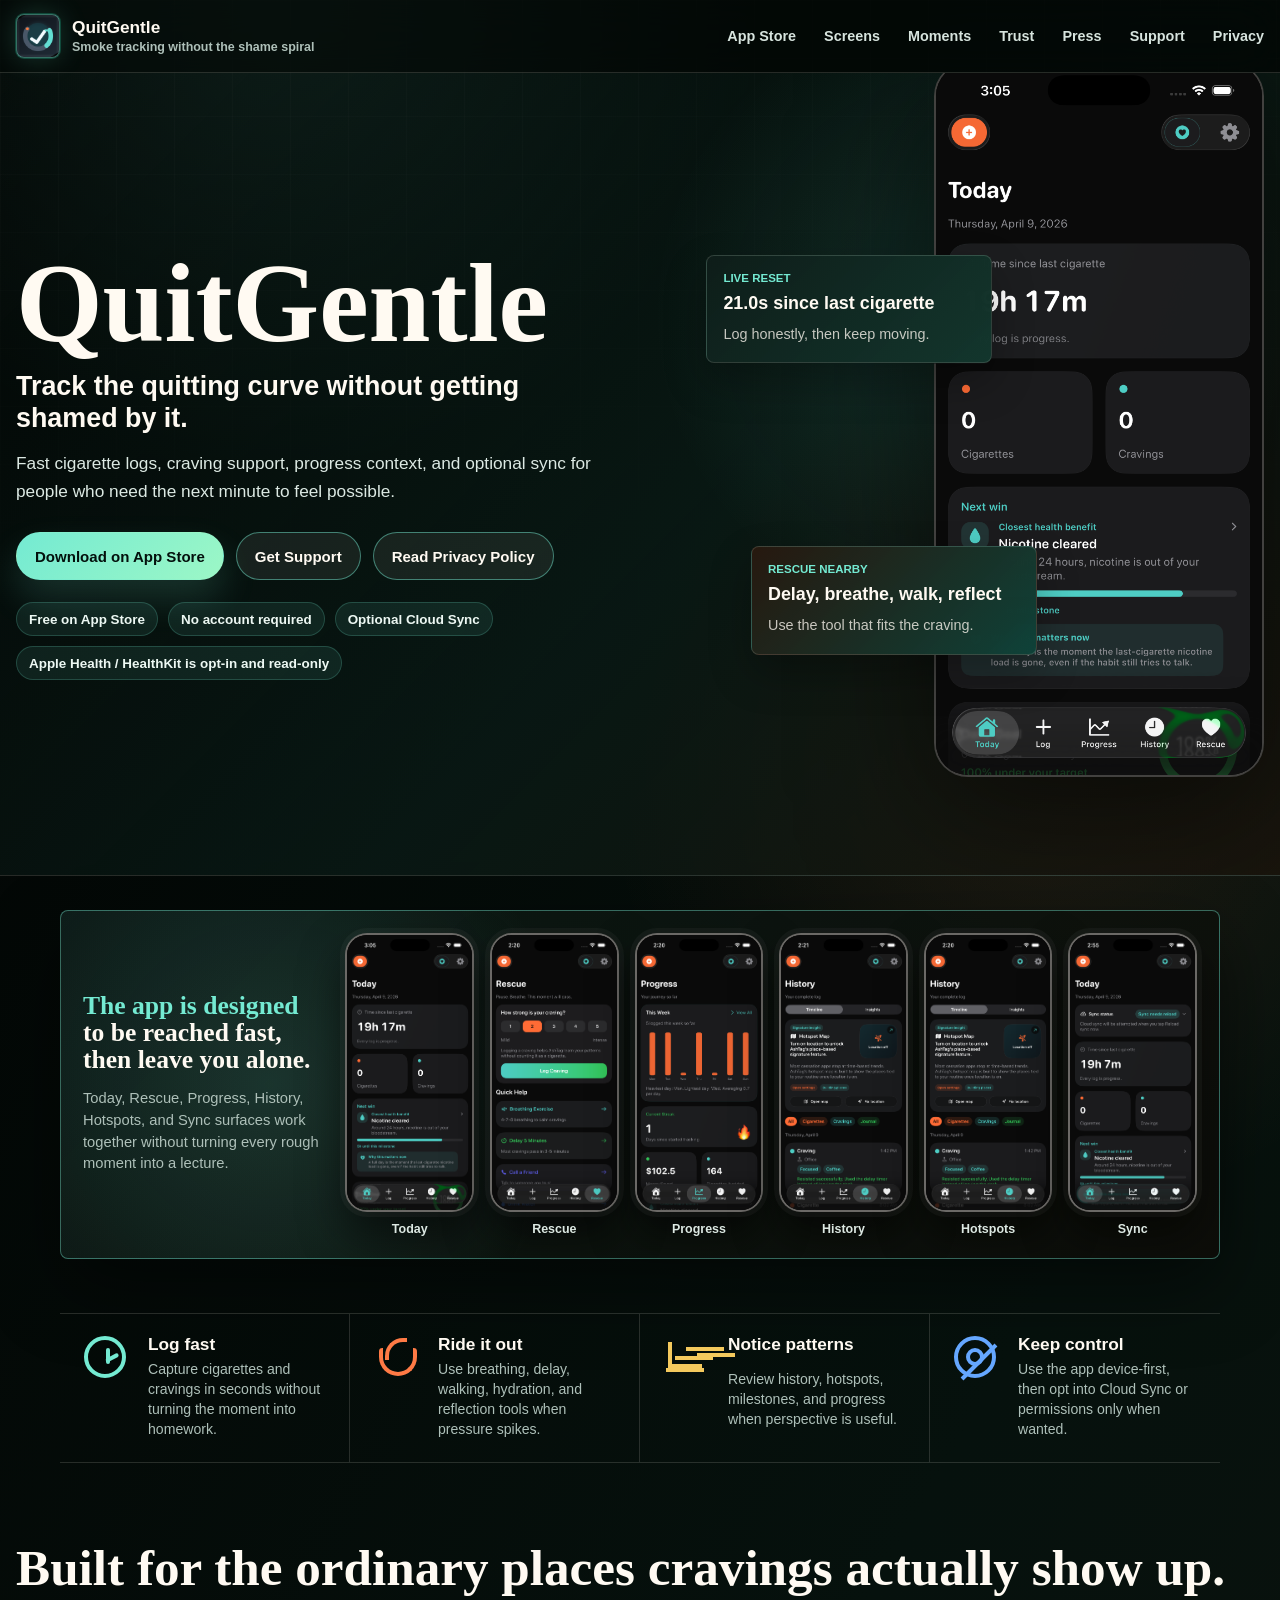
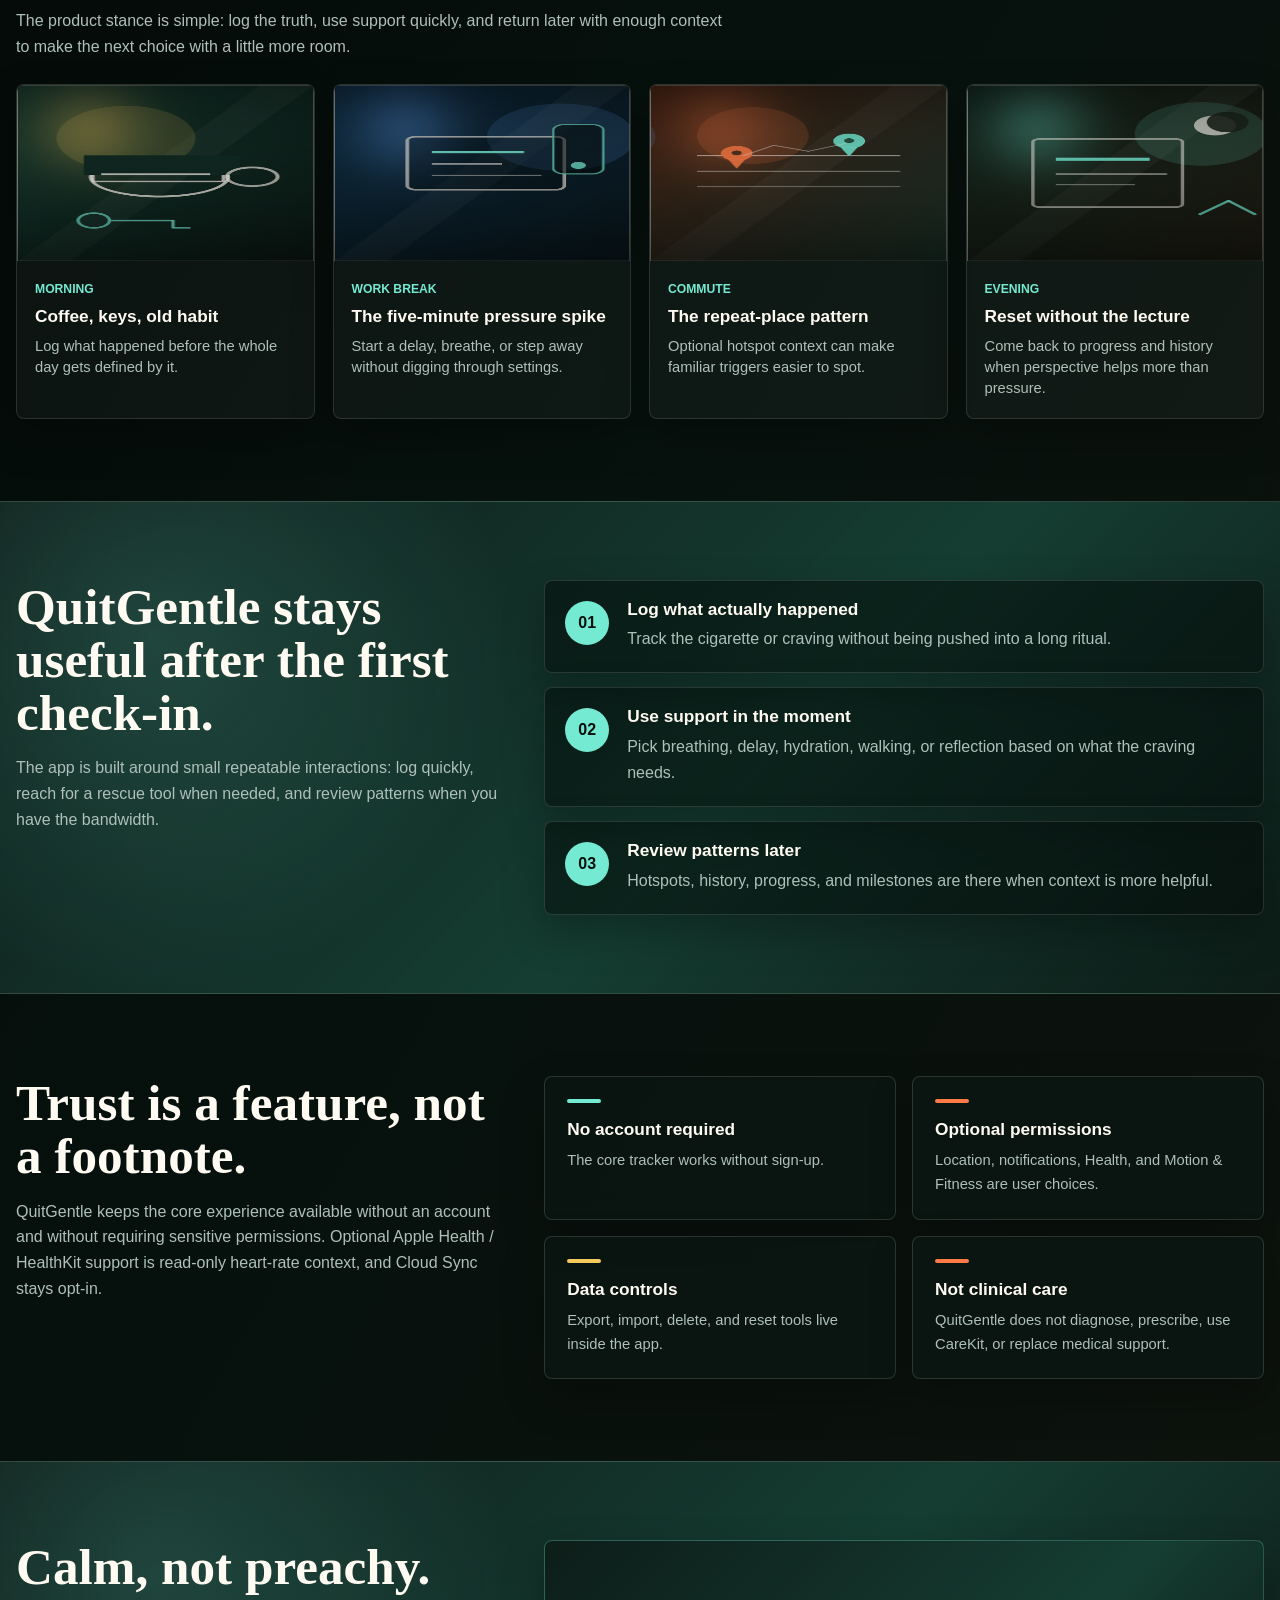
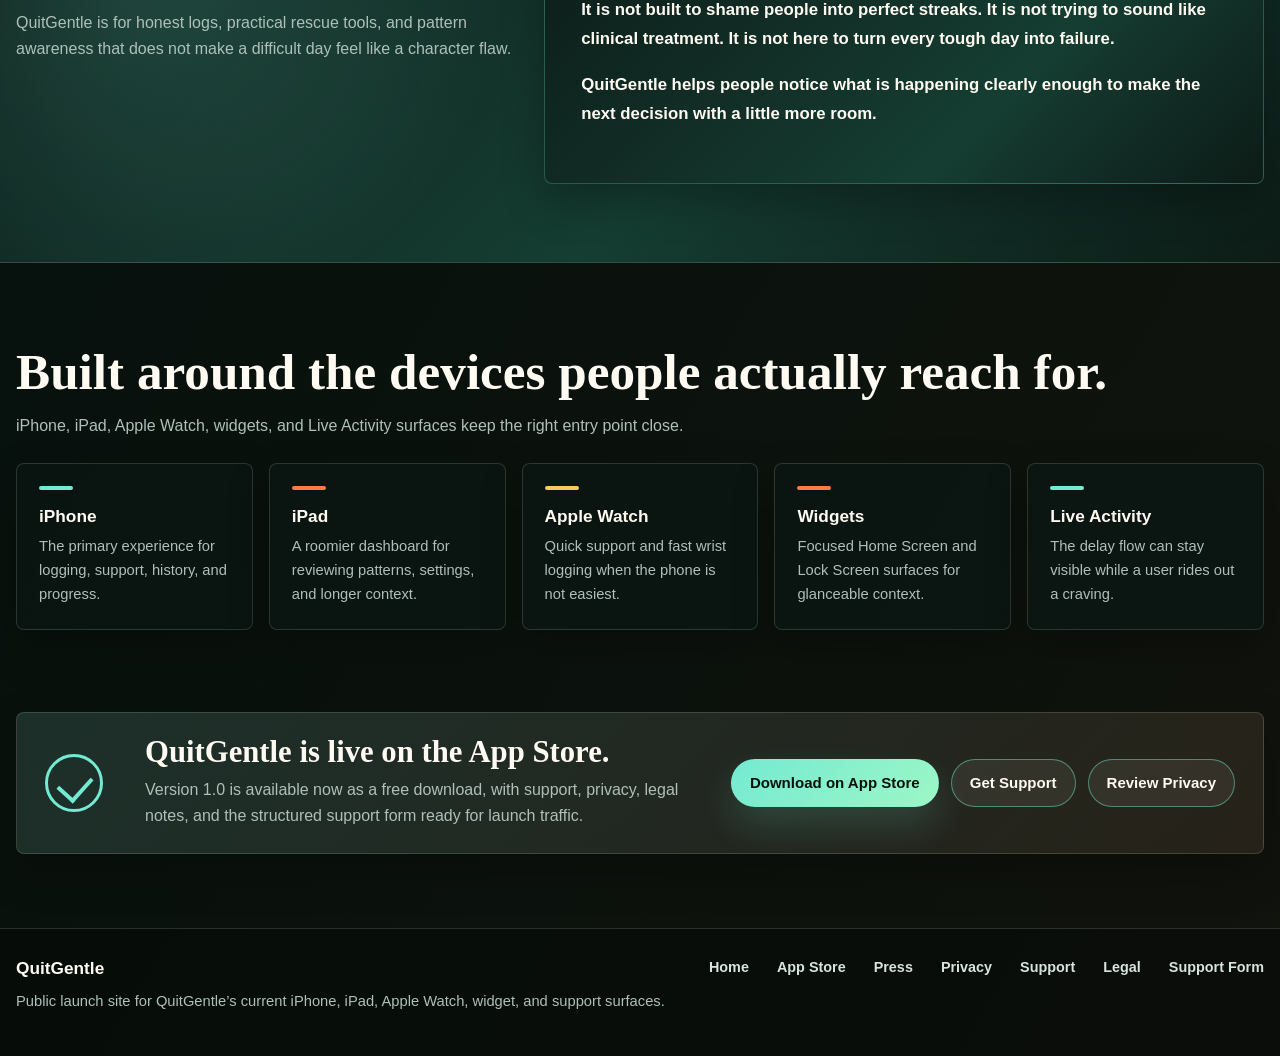
==== commit 7cd1daa2: "Add live App Store links" ====
--- a/index.html
+++ b/index.html
@@ -23,6 +23,7 @@
           </span>
         </a>
         <nav class="site-nav" aria-label="Primary">
+          <a href="https://apps.apple.com/us/app/quitgentle-smoking-tracker/id6761405030">App Store</a>
           <a href="#screens">Screens</a>
           <a href="#moments">Moments</a>
           <a href="#trust">Trust</a>
@@ -44,11 +45,12 @@
               who need the next minute to feel possible.
             </p>
             <div class="hero-actions">
-              <a class="button" href="./support/">Get Support</a>
+              <a class="button" href="https://apps.apple.com/us/app/quitgentle-smoking-tracker/id6761405030">Download on App Store</a>
+              <a class="button-secondary" href="./support/">Get Support</a>
               <a class="button-secondary" href="./privacy/">Read Privacy Policy</a>
-              <span class="button-muted" aria-disabled="true">App Store link coming soon</span>
             </div>
             <div class="trust-row" aria-label="Launch promises">
+              <span>Free on App Store</span>
               <span>No account required</span>
               <span>Optional Cloud Sync</span>
               <span>Apple Health / HealthKit is opt-in and read-only</span>
@@ -294,16 +296,16 @@
         <div class="site-shell support-band">
           <div class="shield-mark" aria-hidden="true"></div>
           <div>
-            <h2 id="cta-title">The public site is ready before the App Store link goes live.</h2>
-            <p>
-              Support, privacy, legal notes, and the structured support form are available now. The
-              App Store download link will be added once the listing is live and publicly reachable.
+            <h2 id="cta-title">QuitGentle is live on the App Store.</h2>
+            <p>
+              Version 1.0 is available now as a free download, with support, privacy, legal notes,
+              and the structured support form ready for launch traffic.
             </p>
           </div>
           <div class="hero-actions support-actions">
-            <a class="button" href="./support/">Get Support</a>
+            <a class="button" href="https://apps.apple.com/us/app/quitgentle-smoking-tracker/id6761405030">Download on App Store</a>
+            <a class="button-secondary" href="./support/">Get Support</a>
             <a class="button-secondary" href="./privacy/">Review Privacy</a>
-            <span class="button-muted" aria-disabled="true">App Store link coming soon</span>
           </div>
         </div>
       </section>
@@ -319,6 +321,7 @@
         </div>
         <div class="footer-links">
           <a href="./">Home</a>
+          <a href="https://apps.apple.com/us/app/quitgentle-smoking-tracker/id6761405030">App Store</a>
           <a href="./press/">Press</a>
           <a href="./privacy/">Privacy</a>
           <a href="./support/">Support</a>
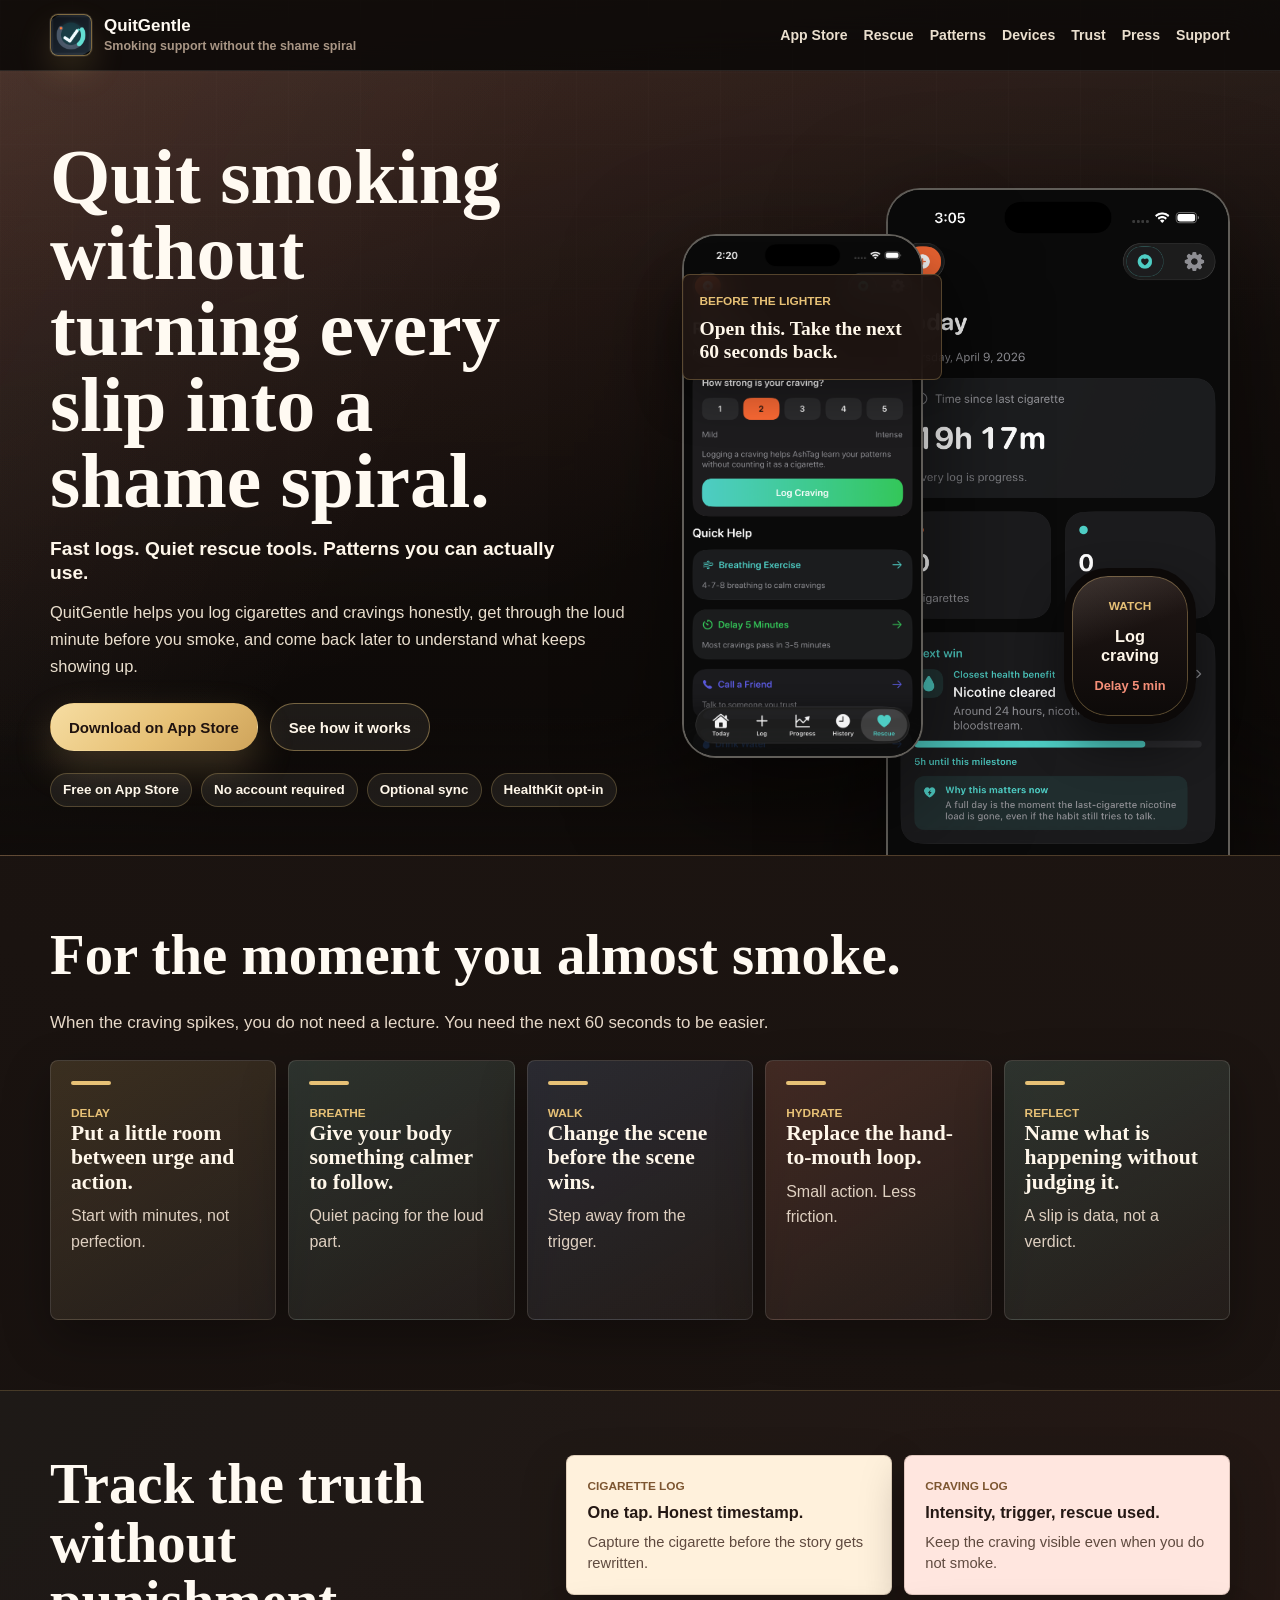
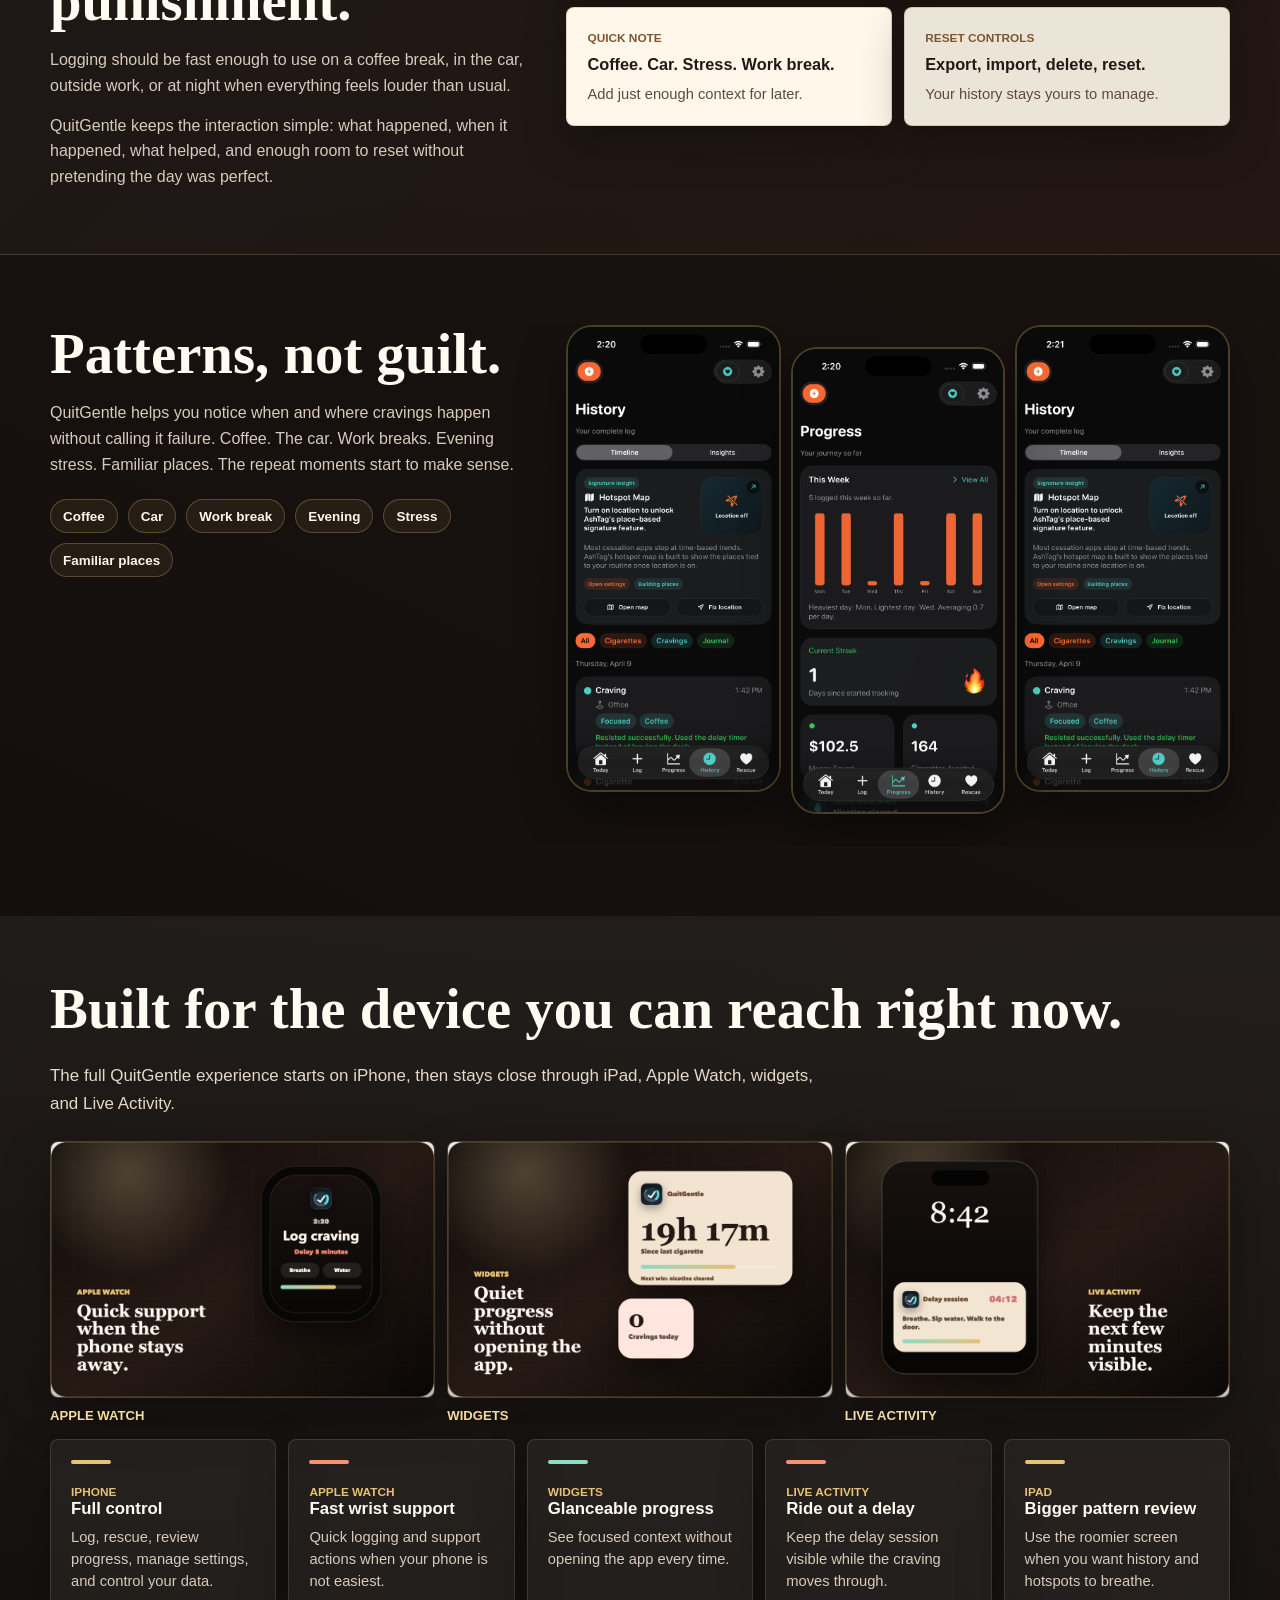
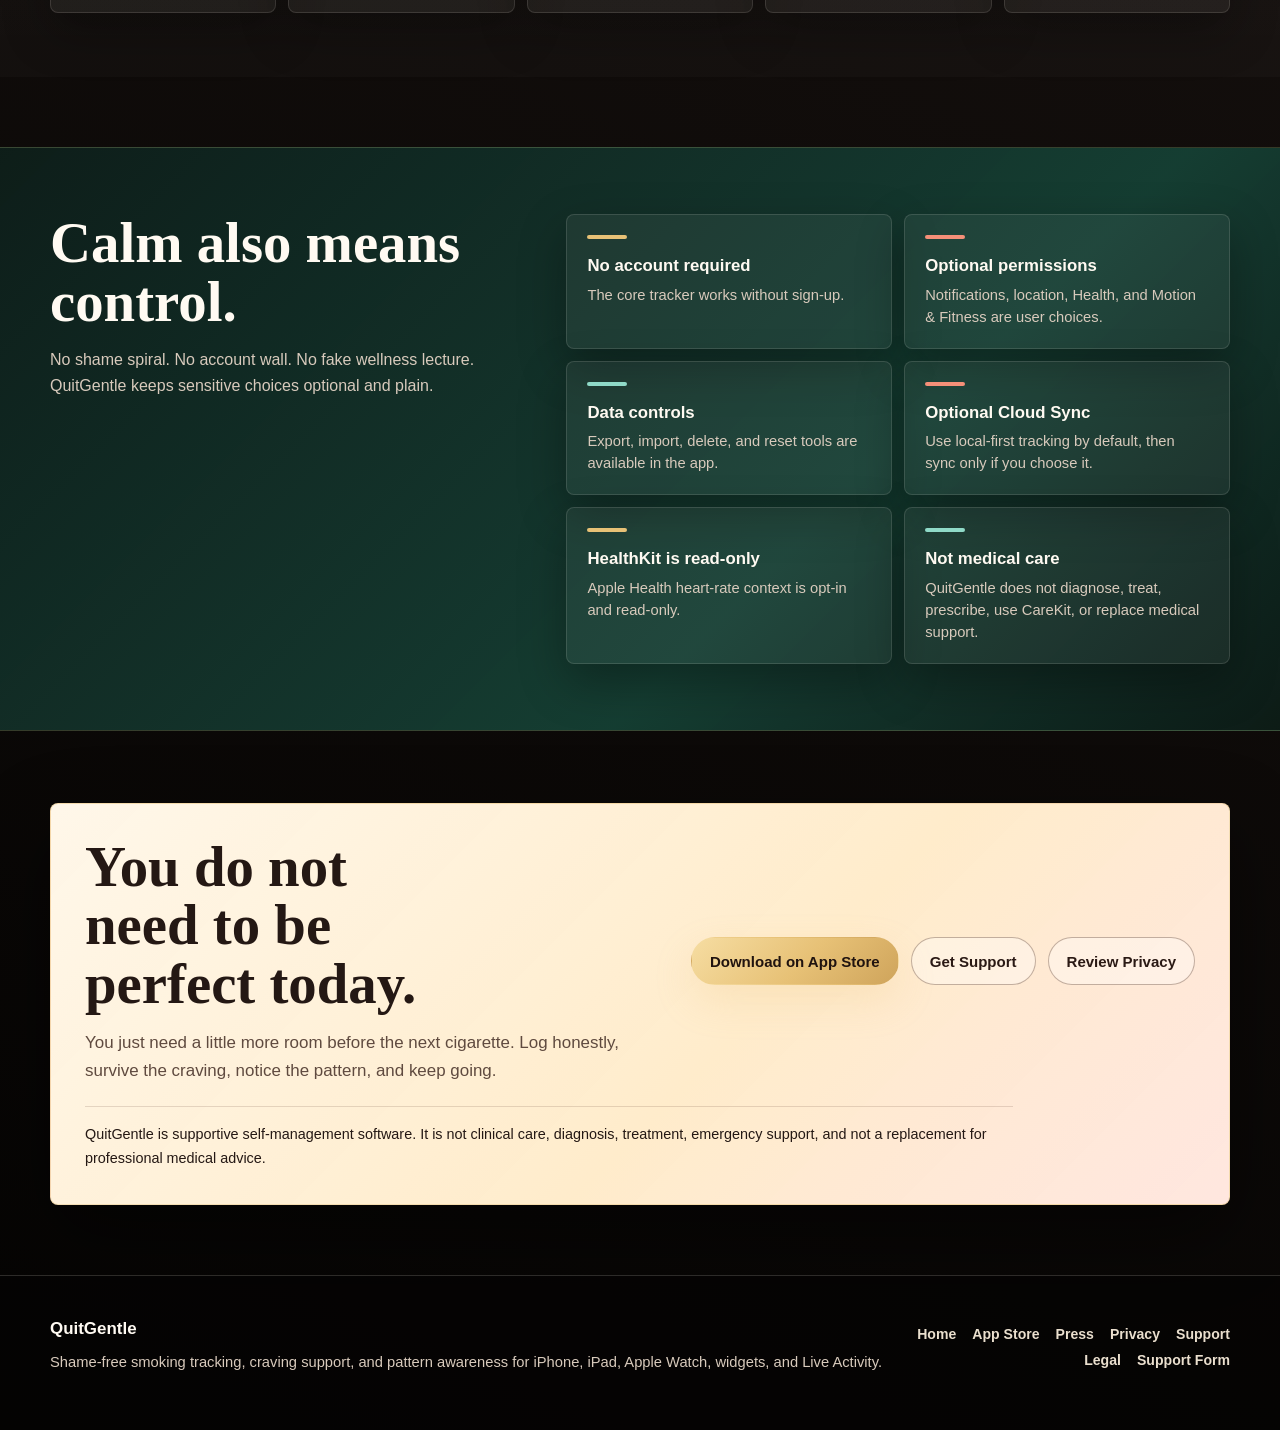
==== commit 18ebfefd: "Redesign QuitGentle homepage" ====
--- a/index.html
+++ b/index.html
@@ -6,11 +6,29 @@
     <title>QuitGentle Smoking Tracker</title>
     <meta
       name="description"
-      content="QuitGentle is a calmer smoking tracker for fast cigarette logging, craving support, progress tracking, hotspot insights, and optional Cloud Sync."
+      content="QuitGentle is a shame-free smoking tracker with fast cigarette and craving logs, quiet rescue tools, pattern awareness, optional sync, and no account required."
     >
-    <meta name="theme-color" content="#07110e">
+    <meta name="theme-color" content="#140f0d">
+    <meta name="apple-itunes-app" content="app-id=6761405030">
     <link rel="canonical" href="https://quitgentle.com/">
-    <link rel="stylesheet" href="./styles.css?v=20260501-home-format">
+    <meta property="og:type" content="website">
+    <meta property="og:site_name" content="QuitGentle">
+    <meta property="og:title" content="QuitGentle Smoking Tracker">
+    <meta
+      property="og:description"
+      content="Log honestly. Survive the craving. Notice the pattern. Keep going with shame-free smoking tracking and rescue tools."
+    >
+    <meta property="og:url" content="https://quitgentle.com/">
+    <meta property="og:image" content="https://quitgentle.com/assets/screenshots/quitgentle-today-marketing.png">
+    <meta property="og:image:alt" content="QuitGentle Today screen with smoking progress and quick support tools.">
+    <meta name="twitter:card" content="summary_large_image">
+    <meta name="twitter:title" content="QuitGentle Smoking Tracker">
+    <meta
+      name="twitter:description"
+      content="A calmer way to log cigarettes, ride out cravings, and see patterns without the shame spiral."
+    >
+    <meta name="twitter:image" content="https://quitgentle.com/assets/screenshots/quitgentle-today-marketing.png">
+    <link rel="stylesheet" href="./styles.css?v=20260506-ritz">
   </head>
   <body class="home-page">
     <header class="site-header">
@@ -19,216 +37,236 @@
           <span class="brand-mark" aria-hidden="true"></span>
           <span class="brand-copy">
             <strong>QuitGentle</strong>
-            <span>Smoke tracking without the shame spiral</span>
+            <span>Smoking support without the shame spiral</span>
           </span>
         </a>
         <nav class="site-nav" aria-label="Primary">
           <a href="https://apps.apple.com/us/app/quitgentle-smoking-tracker/id6761405030">App Store</a>
-          <a href="#screens">Screens</a>
-          <a href="#moments">Moments</a>
+          <a href="#rescue">Rescue</a>
+          <a href="#patterns">Patterns</a>
+          <a href="#devices">Devices</a>
           <a href="#trust">Trust</a>
           <a href="./press/">Press</a>
           <a href="./support/">Support</a>
-          <a href="./privacy/">Privacy</a>
         </nav>
       </div>
     </header>
 
     <main>
-      <section class="hero">
+      <section class="hero" aria-labelledby="hero-title">
         <div class="site-shell hero-layout">
           <div class="hero-content">
-            <h1>QuitGentle</h1>
-            <p class="hero-subhead">Track the quitting curve without getting shamed by it.</p>
+            <h1 id="hero-title">Quit smoking without turning every slip into a shame spiral.</h1>
+            <p class="hero-subhead">
+              Fast logs. Quiet rescue tools. Patterns you can actually use.
+            </p>
             <p class="hero-copy">
-              Fast cigarette logs, craving support, progress context, and optional sync for people
-              who need the next minute to feel possible.
+              QuitGentle helps you log cigarettes and cravings honestly, get through the loud
+              minute before you smoke, and come back later to understand what keeps showing up.
             </p>
             <div class="hero-actions">
               <a class="button" href="https://apps.apple.com/us/app/quitgentle-smoking-tracker/id6761405030">Download on App Store</a>
-              <a class="button-secondary" href="./support/">Get Support</a>
-              <a class="button-secondary" href="./privacy/">Read Privacy Policy</a>
+              <a class="button-secondary" href="#rescue">See how it works</a>
             </div>
-            <div class="trust-row" aria-label="Launch promises">
-              <span>Free on App Store</span>
-              <span>No account required</span>
-              <span>Optional Cloud Sync</span>
-              <span>Apple Health / HealthKit is opt-in and read-only</span>
-            </div>
-          </div>
-
-          <div class="hero-stage" aria-label="QuitGentle app preview">
-            <figure class="hero-phone">
+            <ul class="trust-row" aria-label="QuitGentle privacy and launch facts">
+              <li>Free on App Store</li>
+              <li>No account required</li>
+              <li>Optional sync</li>
+              <li>HealthKit opt-in</li>
+            </ul>
+          </div>
+
+          <div class="hero-stage" aria-label="QuitGentle app previews">
+            <figure class="hero-device hero-device-main">
               <img
                 src="./assets/screenshots/quitgentle-today-marketing.png"
-                alt="QuitGentle Today screen with progress context and quick support."
+                alt="QuitGentle Today screen showing recent progress, logging, and support."
               >
             </figure>
-            <div class="signal-card signal-card-top">
-              <span>Live reset</span>
-              <strong>21.0s since last cigarette</strong>
-              <p>Log honestly, then keep moving.</p>
+            <figure class="hero-device hero-device-rescue">
+              <img
+                src="./assets/screenshots/quitgentle-rescue.png"
+                alt="QuitGentle Rescue screen with delay, breathing, walk, hydration, and reflection tools."
+              >
+            </figure>
+            <div class="watch-preview" aria-label="Apple Watch quick support preview">
+              <span>Watch</span>
+              <strong>Log craving</strong>
+              <small>Delay 5 min</small>
             </div>
-            <div class="signal-card signal-card-bottom">
-              <span>Rescue nearby</span>
-              <strong>Delay, breathe, walk, reflect</strong>
-              <p>Use the tool that fits the craving.</p>
+            <div class="hero-note">
+              <span>Before the lighter</span>
+              <p>Open this. Take the next 60 seconds back.</p>
             </div>
           </div>
         </div>
       </section>
 
-      <section class="screen-wall" id="screens" aria-label="QuitGentle app screens">
-        <div class="screen-wall-copy">
-          <h2>The app is designed to be reached fast, then leave you alone.</h2>
+      <section class="section rescue-section" id="rescue" aria-labelledby="rescue-title">
+        <div class="site-shell section-intro">
+          <h2 id="rescue-title">For the moment you almost smoke.</h2>
           <p>
-            Today, Rescue, Progress, History, Hotspots, and Sync surfaces work together without
-            turning every rough moment into a lecture.
+            When the craving spikes, you do not need a lecture. You need the next 60 seconds
+            to be easier.
           </p>
         </div>
-        <div class="phone-strip">
-          <figure class="phone-frame">
-            <img src="./assets/screenshots/quitgentle-today-marketing.png" alt="QuitGentle Today screen.">
-            <figcaption>Today</figcaption>
+        <div class="site-shell rescue-grid" aria-label="QuitGentle rescue tools">
+          <article class="rescue-card delay-card">
+            <span>Delay</span>
+            <h3>Put a little room between urge and action.</h3>
+            <p>Start with minutes, not perfection.</p>
+          </article>
+          <article class="rescue-card breathe-card">
+            <span>Breathe</span>
+            <h3>Give your body something calmer to follow.</h3>
+            <p>Quiet pacing for the loud part.</p>
+          </article>
+          <article class="rescue-card walk-card">
+            <span>Walk</span>
+            <h3>Change the scene before the scene wins.</h3>
+            <p>Step away from the trigger.</p>
+          </article>
+          <article class="rescue-card hydrate-card">
+            <span>Hydrate</span>
+            <h3>Replace the hand-to-mouth loop.</h3>
+            <p>Small action. Less friction.</p>
+          </article>
+          <article class="rescue-card reflect-card">
+            <span>Reflect</span>
+            <h3>Name what is happening without judging it.</h3>
+            <p>A slip is data, not a verdict.</p>
+          </article>
+        </div>
+      </section>
+
+      <section class="section truth-section" id="tracking" aria-labelledby="tracking-title">
+        <div class="site-shell truth-layout">
+          <div>
+            <h2 id="tracking-title">Track the truth without punishment.</h2>
+            <p>
+              Logging should be fast enough to use on a coffee break, in the car, outside work,
+              or at night when everything feels louder than usual.
+            </p>
+            <p>
+              QuitGentle keeps the interaction simple: what happened, when it happened, what
+              helped, and enough room to reset without pretending the day was perfect.
+            </p>
+          </div>
+          <div class="log-stack" aria-label="Fast logging examples">
+            <article class="log-card cigarette-log">
+              <span>Cigarette log</span>
+              <strong>One tap. Honest timestamp.</strong>
+              <p>Capture the cigarette before the story gets rewritten.</p>
+            </article>
+            <article class="log-card craving-log">
+              <span>Craving log</span>
+              <strong>Intensity, trigger, rescue used.</strong>
+              <p>Keep the craving visible even when you do not smoke.</p>
+            </article>
+            <article class="log-card note-log">
+              <span>Quick note</span>
+              <strong>Coffee. Car. Stress. Work break.</strong>
+              <p>Add just enough context for later.</p>
+            </article>
+            <article class="log-card reset-log">
+              <span>Reset controls</span>
+              <strong>Export, import, delete, reset.</strong>
+              <p>Your history stays yours to manage.</p>
+            </article>
+          </div>
+        </div>
+      </section>
+
+      <section class="section patterns-section" id="patterns" aria-labelledby="patterns-title">
+        <div class="site-shell patterns-layout">
+          <div class="patterns-copy">
+            <h2 id="patterns-title">Patterns, not guilt.</h2>
+            <p>
+              QuitGentle helps you notice when and where cravings happen without calling it failure.
+              Coffee. The car. Work breaks. Evening stress. Familiar places. The repeat moments
+              start to make sense.
+            </p>
+            <div class="pattern-tags" aria-label="Example craving moments">
+              <span>Coffee</span>
+              <span>Car</span>
+              <span>Work break</span>
+              <span>Evening</span>
+              <span>Stress</span>
+              <span>Familiar places</span>
+            </div>
+          </div>
+          <div class="patterns-media" aria-label="Progress, history, and hotspot previews">
+            <figure>
+              <img src="./assets/screenshots/quitgentle-hotspots.png" alt="QuitGentle hotspot screen showing place-based pattern awareness.">
+            </figure>
+            <figure>
+              <img src="./assets/screenshots/quitgentle-progress.png" alt="QuitGentle progress screen with smoking and craving history.">
+            </figure>
+            <figure>
+              <img src="./assets/screenshots/quitgentle-history.png" alt="QuitGentle history screen with logged cigarettes and cravings.">
+            </figure>
+          </div>
+        </div>
+      </section>
+
+      <section class="section ecosystem-section" id="devices" aria-labelledby="devices-title">
+        <div class="site-shell section-intro">
+          <h2 id="devices-title">Built for the device you can reach right now.</h2>
+          <p>
+            The full QuitGentle experience starts on iPhone, then stays close through iPad,
+            Apple Watch, widgets, and Live Activity.
+          </p>
+        </div>
+        <div class="site-shell ecosystem-showcase" aria-label="Apple Watch, widget, and Live Activity previews">
+          <figure>
+            <img src="./assets/screenshots/quitgentle-watch-marketing.png" alt="QuitGentle Apple Watch preview for fast craving logging and delay support.">
+            <figcaption>Apple Watch</figcaption>
           </figure>
-          <figure class="phone-frame">
-            <img src="./assets/screenshots/quitgentle-rescue.png" alt="QuitGentle Rescue screen.">
-            <figcaption>Rescue</figcaption>
+          <figure>
+            <img src="./assets/screenshots/quitgentle-widget-marketing.png" alt="QuitGentle widget preview showing time since last cigarette and progress context.">
+            <figcaption>Widgets</figcaption>
           </figure>
-          <figure class="phone-frame">
-            <img src="./assets/screenshots/quitgentle-progress.png" alt="QuitGentle Progress screen.">
-            <figcaption>Progress</figcaption>
+          <figure>
+            <img src="./assets/screenshots/quitgentle-live-activity-marketing.png" alt="QuitGentle Live Activity preview for a delay session timer.">
+            <figcaption>Live Activity</figcaption>
           </figure>
-          <figure class="phone-frame">
-            <img src="./assets/screenshots/quitgentle-history.png" alt="QuitGentle History screen.">
-            <figcaption>History</figcaption>
-          </figure>
-          <figure class="phone-frame">
-            <img src="./assets/screenshots/quitgentle-hotspots.png" alt="QuitGentle Hotspots screen.">
-            <figcaption>Hotspots</figcaption>
-          </figure>
-          <figure class="phone-frame">
-            <img src="./assets/screenshots/quitgentle-today-collapsed-sync.png" alt="QuitGentle quiet sync status.">
-            <figcaption>Sync</figcaption>
-          </figure>
-        </div>
-      </section>
-
-      <section class="feature-rail" aria-label="QuitGentle core features">
-        <article>
-          <span class="feature-icon log-icon" aria-hidden="true"></span>
-          <h3>Log fast</h3>
-          <p>Capture cigarettes and cravings in seconds without turning the moment into homework.</p>
-        </article>
-        <article>
-          <span class="feature-icon rescue-icon" aria-hidden="true"></span>
-          <h3>Ride it out</h3>
-          <p>Use breathing, delay, walking, hydration, and reflection tools when pressure spikes.</p>
-        </article>
-        <article>
-          <span class="feature-icon pattern-icon" aria-hidden="true"></span>
-          <h3>Notice patterns</h3>
-          <p>Review history, hotspots, milestones, and progress when perspective is useful.</p>
-        </article>
-        <article>
-          <span class="feature-icon sync-icon" aria-hidden="true"></span>
-          <h3>Keep control</h3>
-          <p>Use the app device-first, then opt into Cloud Sync or permissions only when wanted.</p>
-        </article>
-      </section>
-
-      <section class="section scenario-section" id="moments" aria-labelledby="moments-title">
-        <div class="site-shell">
-          <div class="section-header">
-            <div>
-              <h2 id="moments-title">Built for the ordinary places cravings actually show up.</h2>
-              <p>
-                The product stance is simple: log the truth, use support quickly, and return later
-                with enough context to make the next choice with a little more room.
-              </p>
-            </div>
-          </div>
-
-          <div class="scenario-grid">
-            <article class="scenario-card morning">
-              <div class="scenario-media" aria-hidden="true"></div>
-              <div class="scenario-copy">
-                <span>Morning</span>
-                <h3>Coffee, keys, old habit</h3>
-                <p>Log what happened before the whole day gets defined by it.</p>
-              </div>
-            </article>
-            <article class="scenario-card break">
-              <div class="scenario-media" aria-hidden="true"></div>
-              <div class="scenario-copy">
-                <span>Work break</span>
-                <h3>The five-minute pressure spike</h3>
-                <p>Start a delay, breathe, or step away without digging through settings.</p>
-              </div>
-            </article>
-            <article class="scenario-card commute">
-              <div class="scenario-media" aria-hidden="true"></div>
-              <div class="scenario-copy">
-                <span>Commute</span>
-                <h3>The repeat-place pattern</h3>
-                <p>Optional hotspot context can make familiar triggers easier to spot.</p>
-              </div>
-            </article>
-            <article class="scenario-card night">
-              <div class="scenario-media" aria-hidden="true"></div>
-              <div class="scenario-copy">
-                <span>Evening</span>
-                <h3>Reset without the lecture</h3>
-                <p>Come back to progress and history when perspective helps more than pressure.</p>
-              </div>
-            </article>
-          </div>
-        </div>
-      </section>
-
-      <section class="section section-soft" id="daily-flow" aria-labelledby="day-title">
-        <div class="site-shell split-layout">
-          <div>
-            <h2 id="day-title">QuitGentle stays useful after the first check-in.</h2>
-            <p>
-              The app is built around small repeatable interactions: log quickly, reach for a rescue
-              tool when needed, and review patterns when you have the bandwidth.
-            </p>
-          </div>
-          <div class="step-list" role="list" aria-label="Typical QuitGentle flow">
-            <div class="step-card" role="listitem">
-              <span class="step-number">01</span>
-              <div>
-                <h3>Log what actually happened</h3>
-                <p>Track the cigarette or craving without being pushed into a long ritual.</p>
-              </div>
-            </div>
-            <div class="step-card" role="listitem">
-              <span class="step-number">02</span>
-              <div>
-                <h3>Use support in the moment</h3>
-                <p>Pick breathing, delay, hydration, walking, or reflection based on what the craving needs.</p>
-              </div>
-            </div>
-            <div class="step-card" role="listitem">
-              <span class="step-number">03</span>
-              <div>
-                <h3>Review patterns later</h3>
-                <p>Hotspots, history, progress, and milestones are there when context is more helpful.</p>
-              </div>
-            </div>
-          </div>
-        </div>
-      </section>
-
-      <section class="section" id="trust" aria-labelledby="trust-title">
+        </div>
+        <div class="site-shell ecosystem-grid">
+          <article>
+            <span>iPhone</span>
+            <h3>Full control</h3>
+            <p>Log, rescue, review progress, manage settings, and control your data.</p>
+          </article>
+          <article>
+            <span>Apple Watch</span>
+            <h3>Fast wrist support</h3>
+            <p>Quick logging and support actions when your phone is not easiest.</p>
+          </article>
+          <article>
+            <span>Widgets</span>
+            <h3>Glanceable progress</h3>
+            <p>See focused context without opening the app every time.</p>
+          </article>
+          <article>
+            <span>Live Activity</span>
+            <h3>Ride out a delay</h3>
+            <p>Keep the delay session visible while the craving moves through.</p>
+          </article>
+          <article>
+            <span>iPad</span>
+            <h3>Bigger pattern review</h3>
+            <p>Use the roomier screen when you want history and hotspots to breathe.</p>
+          </article>
+        </div>
+      </section>
+
+      <section class="section trust-section" id="trust" aria-labelledby="trust-title">
         <div class="site-shell trust-layout">
           <div>
-            <h2 id="trust-title">Trust is a feature, not a footnote.</h2>
-            <p>
-              QuitGentle keeps the core experience available without an account and without requiring
-              sensitive permissions. Optional Apple Health / HealthKit support is read-only heart-rate
-              context, and Cloud Sync stays opt-in.
+            <h2 id="trust-title">Calm also means control.</h2>
+            <p>
+              No shame spiral. No account wall. No fake wellness lecture. QuitGentle keeps
+              sensitive choices optional and plain.
             </p>
           </div>
           <div class="trust-grid">
@@ -238,75 +276,46 @@
             </article>
             <article>
               <h3>Optional permissions</h3>
-              <p>Location, notifications, Health, and Motion &amp; Fitness are user choices.</p>
+              <p>Notifications, location, Health, and Motion &amp; Fitness are user choices.</p>
             </article>
             <article>
               <h3>Data controls</h3>
-              <p>Export, import, delete, and reset tools live inside the app.</p>
-            </article>
-            <article>
-              <h3>Not clinical care</h3>
-              <p>QuitGentle does not diagnose, prescribe, use CareKit, or replace medical support.</p>
-            </article>
-          </div>
-        </div>
-      </section>
-
-      <section class="section section-soft" id="product-stance" aria-labelledby="positioning-title">
-        <div class="site-shell manifesto">
+              <p>Export, import, delete, and reset tools are available in the app.</p>
+            </article>
+            <article>
+              <h3>Optional Cloud Sync</h3>
+              <p>Use local-first tracking by default, then sync only if you choose it.</p>
+            </article>
+            <article>
+              <h3>HealthKit is read-only</h3>
+              <p>Apple Health heart-rate context is opt-in and read-only.</p>
+            </article>
+            <article>
+              <h3>Not medical care</h3>
+              <p>QuitGentle does not diagnose, treat, prescribe, use CareKit, or replace medical support.</p>
+            </article>
+          </div>
+        </div>
+      </section>
+
+      <section class="section final-section" aria-labelledby="cta-title">
+        <div class="site-shell final-panel">
           <div>
-            <h2 id="positioning-title">Calm, not preachy.</h2>
-            <p>
-              QuitGentle is for honest logs, practical rescue tools, and pattern awareness that does
-              not make a difficult day feel like a character flaw.
-            </p>
-          </div>
-          <div class="manifesto-copy">
-            <p>
-              It is not built to shame people into perfect streaks. It is not trying to sound like
-              clinical treatment. It is not here to turn every tough day into failure.
-            </p>
-            <p>
-              QuitGentle helps people notice what is happening clearly enough to make the next
-              decision with a little more room.
-            </p>
-          </div>
-        </div>
-      </section>
-
-      <section class="section" id="platforms" aria-labelledby="platforms-title">
-        <div class="site-shell">
-          <div class="section-header">
-            <div>
-              <h2 id="platforms-title">Built around the devices people actually reach for.</h2>
-              <p>iPhone, iPad, Apple Watch, widgets, and Live Activity surfaces keep the right entry point close.</p>
-            </div>
-          </div>
-          <div class="platform-grid">
-            <article><h3>iPhone</h3><p>The primary experience for logging, support, history, and progress.</p></article>
-            <article><h3>iPad</h3><p>A roomier dashboard for reviewing patterns, settings, and longer context.</p></article>
-            <article><h3>Apple Watch</h3><p>Quick support and fast wrist logging when the phone is not easiest.</p></article>
-            <article><h3>Widgets</h3><p>Focused Home Screen and Lock Screen surfaces for glanceable context.</p></article>
-            <article><h3>Live Activity</h3><p>The delay flow can stay visible while a user rides out a craving.</p></article>
-          </div>
-        </div>
-      </section>
-
-      <section class="section section-final" aria-labelledby="cta-title">
-        <div class="site-shell support-band">
-          <div class="shield-mark" aria-hidden="true"></div>
-          <div>
-            <h2 id="cta-title">QuitGentle is live on the App Store.</h2>
-            <p>
-              Version 1.0 is available now as a free download, with support, privacy, legal notes,
-              and the structured support form ready for launch traffic.
-            </p>
-          </div>
-          <div class="hero-actions support-actions">
+            <h2 id="cta-title">You do not need to be perfect today.</h2>
+            <p>
+              You just need a little more room before the next cigarette. Log honestly, survive
+              the craving, notice the pattern, and keep going.
+            </p>
+          </div>
+          <div class="final-actions">
             <a class="button" href="https://apps.apple.com/us/app/quitgentle-smoking-tracker/id6761405030">Download on App Store</a>
             <a class="button-secondary" href="./support/">Get Support</a>
             <a class="button-secondary" href="./privacy/">Review Privacy</a>
           </div>
+          <p class="legal-note">
+            QuitGentle is supportive self-management software. It is not clinical care, diagnosis,
+            treatment, emergency support, and not a replacement for professional medical advice.
+          </p>
         </div>
       </section>
     </main>
@@ -316,7 +325,8 @@
         <div>
           <strong class="footer-brand">QuitGentle</strong>
           <p class="footer-copy">
-            Public launch site for QuitGentle’s current iPhone, iPad, Apple Watch, widget, and support surfaces.
+            Shame-free smoking tracking, craving support, and pattern awareness for iPhone, iPad,
+            Apple Watch, widgets, and Live Activity.
           </p>
         </div>
         <div class="footer-links">
--- a/styles.css
+++ b/styles.css
@@ -1,26 +1,31 @@
 :root {
   color-scheme: dark;
-  --bg: #030806;
-  --bg-lift: #07110e;
-  --panel: rgba(11, 23, 20, 0.78);
+  --bg: #100c0a;
+  --bg-deep: #050403;
+  --smoke: #1c1512;
+  --smoke-soft: #2a211d;
+  --panel: rgba(31, 24, 20, 0.72);
   --panel-solid: #0e1d19;
-  --panel-soft: rgba(255, 250, 242, 0.055);
+  --panel-warm: #241a16;
+  --cream: #fff7ea;
+  --cream-card: #fff1dc;
+  --cream-soft: #eadfce;
+  --ink: #241814;
   --text: #fffaf2;
-  --muted: #aec0b9;
-  --dim: #788a82;
-  --line: rgba(255, 250, 242, 0.14);
-  --line-strong: rgba(116, 234, 210, 0.42);
-  --mint: #74ead2;
-  --leaf: #18a17f;
-  --leaf-deep: #0f4e43;
-  --cream: #fffaf2;
-  --ember: #ff7a45;
-  --amber: #f4c95d;
-  --blue: #65a7ff;
-  --shadow: 0 28px 76px rgba(0, 0, 0, 0.46);
-  --shadow-soft: 0 18px 42px rgba(0, 0, 0, 0.28);
+  --muted: #d8cabc;
+  --dim: #a99685;
+  --line: rgba(255, 247, 234, 0.16);
+  --line-strong: rgba(231, 193, 118, 0.38);
+  --gold: #e7c176;
+  --gold-soft: #f6dda2;
+  --coral: #f58f78;
+  --rose: #d86f79;
+  --mint: #8fdac8;
+  --blue: #7ea4df;
+  --shadow: 0 30px 80px rgba(0, 0, 0, 0.46);
+  --shadow-soft: 0 18px 48px rgba(0, 0, 0, 0.32);
   --radius: 8px;
-  --content-width: 1280px;
+  --content-width: 1180px;
 }
 
 * {
@@ -39,9 +44,8 @@
   font-family: "Avenir Next", "SF Pro Text", "Helvetica Neue", Helvetica, Arial, sans-serif;
   color: var(--text);
   background:
-    radial-gradient(circle at 22% 0%, rgba(116, 234, 210, 0.16), transparent 30rem),
-    radial-gradient(circle at 82% 18%, rgba(255, 122, 69, 0.1), transparent 28rem),
-    linear-gradient(120deg, #020403 0%, #06110d 48%, #11130d 100%);
+    linear-gradient(150deg, rgba(71, 45, 32, 0.34), transparent 32rem),
+    linear-gradient(24deg, #050403 0%, #140f0d 42%, #201713 100%);
 }
 
 body::before {
@@ -51,10 +55,11 @@
   z-index: -1;
   pointer-events: none;
   background:
-    linear-gradient(90deg, rgba(255, 250, 242, 0.045) 1px, transparent 1px),
-    linear-gradient(180deg, rgba(255, 250, 242, 0.035) 1px, transparent 1px);
-  background-size: 58px 58px;
-  mask-image: linear-gradient(180deg, #000 0%, transparent 80%);
+    linear-gradient(90deg, rgba(255, 247, 234, 0.035) 1px, transparent 1px),
+    linear-gradient(180deg, rgba(255, 247, 234, 0.025) 1px, transparent 1px),
+    linear-gradient(180deg, rgba(255, 247, 234, 0.045), transparent 42%);
+  background-size: 72px 72px, 72px 72px, auto;
+  mask-image: linear-gradient(180deg, #000 0%, transparent 78%);
 }
 
 a {
@@ -66,8 +71,56 @@
   max-width: 100%;
 }
 
+h1,
+h2,
+h3,
+p {
+  margin-top: 0;
+}
+
+h1,
+h2,
+h3 {
+  line-height: 1.03;
+  letter-spacing: 0;
+}
+
+h1,
+h2 {
+  font-family: Georgia, "Times New Roman", serif;
+  font-weight: 800;
+}
+
+h1 {
+  margin-bottom: 18px;
+  font-size: 2.8rem;
+  line-height: 0.98;
+}
+
+h2 {
+  margin-bottom: 16px;
+  font-size: 2.2rem;
+}
+
+h3 {
+  margin-bottom: 9px;
+  font-size: 1.05rem;
+  font-weight: 900;
+}
+
+p,
+li {
+  color: var(--muted);
+  font-size: 1rem;
+  line-height: 1.62;
+}
+
+p {
+  margin-bottom: 0;
+}
+
 .site-shell {
-  width: min(calc(100% - 32px), var(--content-width));
+  width: min(calc(100% - 24px), var(--content-width));
   margin: 0 auto;
 }
 
@@ -75,21 +128,16 @@
   position: sticky;
   top: 0;
   z-index: 30;
-  border-bottom: 1px solid var(--line);
-  background: rgba(3, 8, 6, 0.76);
-  backdrop-filter: blur(24px);
+  border-bottom: 1px solid rgba(255, 247, 234, 0.11);
+  background: rgba(10, 7, 6, 0.78);
+  backdrop-filter: blur(22px);
 }
 
 .header-inner,
 .footer-inner {
   display: grid;
-  grid-template-columns: auto 1fr;
-  align-items: center;
-  gap: 24px;
-}
-
-.header-inner {
-  min-height: 72px;
+  gap: 16px;
+  padding: 14px 0;
 }
 
 .brand {
@@ -101,54 +149,53 @@
 }
 
 .brand-mark {
-  width: 44px;
-  height: 44px;
+  width: 42px;
+  height: 42px;
   flex: 0 0 auto;
-  border: 1px solid rgba(116, 234, 210, 0.46);
+  border: 1px solid rgba(231, 193, 118, 0.52);
   border-radius: var(--radius);
   background: url("./assets/icons/quitgentle-app-icon.png") center / cover no-repeat;
-  box-shadow: 0 0 0 1px rgba(24, 161, 127, 0.34), 0 0 28px rgba(116, 234, 210, 0.2);
+  box-shadow: 0 0 0 1px rgba(255, 247, 234, 0.08), 0 16px 34px rgba(231, 193, 118, 0.16);
+}
+
+.brand-copy,
+.brand-word {
+  min-width: 0;
 }
 
 .brand-copy {
   display: grid;
   gap: 3px;
-  min-width: 0;
 }
 
 .brand-copy strong,
+.brand-word,
 .footer-brand {
   color: var(--text);
-  font-size: 1.08rem;
+  font-size: 1.06rem;
+  font-weight: 900;
   line-height: 1.1;
 }
 
 .brand-copy span {
-  color: var(--muted);
+  display: none;
+  color: var(--dim);
   font-size: 0.78rem;
-  font-weight: 700;
-}
-
-.brand-word {
-  color: var(--text);
-  font-size: 1.08rem;
   font-weight: 800;
 }
 
 .site-nav,
 .footer-links {
   display: flex;
-  align-items: center;
-  justify-content: flex-end;
   flex-wrap: wrap;
-  gap: clamp(14px, 2.2vw, 28px);
+  gap: 10px 16px;
 }
 
 .site-nav a,
 .footer-links a {
-  color: #d7e4de;
-  font-size: 0.9rem;
-  font-weight: 800;
+  color: #eadfce;
+  font-size: 0.88rem;
+  font-weight: 850;
   text-decoration: none;
   transition: color 160ms ease;
 }
@@ -157,95 +204,81 @@
 .site-nav a:focus-visible,
 .footer-links a:hover,
 .footer-links a:focus-visible {
-  color: var(--mint);
+  color: var(--gold-soft);
+}
+
+.site-nav a:focus-visible,
+.footer-links a:focus-visible,
+.button:focus-visible,
+.button-secondary:focus-visible,
+.button-muted:focus-visible,
+.asset-card:focus-visible {
+  outline: 3px solid rgba(246, 221, 162, 0.72);
+  outline-offset: 4px;
 }
 
 main {
-  padding-bottom: 74px;
+  padding-bottom: 70px;
 }
 
 .hero {
   position: relative;
   overflow: hidden;
-  border-bottom: 1px solid var(--line);
+  border-bottom: 1px solid rgba(231, 193, 118, 0.2);
   background:
-    radial-gradient(circle at 76% 30%, rgba(116, 234, 210, 0.12), transparent 20rem),
-    linear-gradient(135deg, rgba(3, 8, 6, 0.44), rgba(10, 28, 23, 0.74) 56%, rgba(30, 21, 12, 0.62));
+    linear-gradient(115deg, rgba(255, 247, 234, 0.04), transparent 36%),
+    linear-gradient(160deg, rgba(245, 143, 120, 0.15), transparent 58%),
+    linear-gradient(180deg, rgba(20, 15, 13, 0.5), rgba(5, 4, 3, 0.72));
+}
+
+.hero::after {
+  content: "";
+  position: absolute;
+  inset: auto 0 0;
+  height: 140px;
+  pointer-events: none;
+  background: linear-gradient(180deg, transparent, rgba(16, 12, 10, 0.96));
 }
 
 .hero-layout {
-  display: grid;
-  grid-template-columns: minmax(0, 0.94fr) minmax(420px, 0.82fr);
-  gap: clamp(28px, 4vw, 58px);
-  align-items: center;
-  min-height: 720px;
-  padding: clamp(64px, 7vw, 98px) 0 clamp(84px, 8vw, 112px);
+  position: relative;
+  z-index: 1;
+  display: grid;
+  min-height: 620px;
+  gap: 34px;
+  padding: 56px 0 28px;
 }
 
 .hero-content {
-  position: relative;
-  z-index: 3;
-  max-width: 720px;
-}
-
-h1,
-h2,
-h3 {
-  margin: 0;
-  line-height: 1.04;
-  letter-spacing: 0;
-}
-
-h1,
-h2 {
-  font-family: Georgia, "Times New Roman", serif;
-}
-
-h1 {
-  font-size: clamp(4.8rem, 8.7vw, 7.9rem);
-  font-weight: 800;
-  line-height: 0.88;
-}
-
-h2 {
-  font-size: clamp(2.1rem, 4vw, 4.55rem);
-  font-weight: 800;
-}
-
-h3 {
-  font-size: 1.08rem;
+  max-width: 690px;
+}
+
+.hero-content h1 {
+  max-width: 12.5ch;
+}
+
+.hero-subhead {
+  max-width: 34rem;
+  margin-bottom: 14px;
+  color: var(--cream);
+  font-size: 1.2rem;
   font-weight: 900;
-}
-
-p,
-li {
-  color: var(--muted);
-  font-size: 1rem;
-  line-height: 1.62;
-}
-
-.hero-subhead {
-  margin: 18px 0 0;
-  max-width: 38rem;
-  color: var(--text);
-  font-size: clamp(1.35rem, 2.1vw, 1.92rem);
-  font-weight: 900;
-  line-height: 1.18;
+  line-height: 1.25;
 }
 
 .hero-copy {
-  margin: 16px 0 0;
-  max-width: 39rem;
-  color: #dce9e3;
-  font-size: 1.08rem;
+  max-width: 40rem;
+  color: #eadfce;
+  font-size: 1.03rem;
 }
 
 .hero-actions,
-.inline-links {
+.inline-links,
+.final-actions {
   display: flex;
   flex-wrap: wrap;
   gap: 12px;
-  margin-top: 26px;
+  margin-top: 24px;
 }
 
 .button,
@@ -264,21 +297,21 @@
 }
 
 .button {
-  color: #03100c;
+  color: #20130f;
   border: 1px solid transparent;
-  background: linear-gradient(135deg, var(--mint), #9cf7c6);
-  box-shadow: 0 18px 36px rgba(116, 234, 210, 0.16);
+  background: linear-gradient(135deg, var(--gold-soft), var(--gold) 54%, #cfa45b);
+  box-shadow: 0 16px 38px rgba(231, 193, 118, 0.22);
 }
 
 .button-secondary {
-  color: var(--text);
-  border: 1px solid rgba(116, 234, 210, 0.48);
-  background: rgba(255, 250, 242, 0.07);
+  color: var(--cream);
+  border: 1px solid rgba(231, 193, 118, 0.44);
+  background: rgba(255, 247, 234, 0.07);
 }
 
 .button-muted {
-  color: rgba(255, 250, 242, 0.7);
-  border: 1px dashed rgba(255, 250, 242, 0.28);
+  color: rgba(255, 250, 242, 0.72);
+  border: 1px dashed rgba(255, 250, 242, 0.3);
   background: rgba(255, 250, 242, 0.04);
   cursor: default;
 }
@@ -291,591 +324,450 @@
 }
 
 .trust-row {
+  display: grid;
+  gap: 9px;
+  margin: 22px 0 0;
+  padding: 0;
+  list-style: none;
+}
+
+.trust-row li {
+  display: inline-flex;
+  align-items: center;
+  min-height: 34px;
+  padding: 0 12px;
+  color: #fff7ea;
+  border: 1px solid rgba(231, 193, 118, 0.25);
+  border-radius: 999px;
+  background: rgba(255, 247, 234, 0.07);
+  font-size: 0.84rem;
+  font-weight: 900;
+  line-height: 1.2;
+}
+
+.hero-stage {
+  position: relative;
+  min-height: 430px;
+}
+
+.hero-device {
+  position: absolute;
+  margin: 0;
+  filter: drop-shadow(0 34px 56px rgba(0, 0, 0, 0.58));
+}
+
+.hero-device img,
+.patterns-media img {
+  width: 100%;
+  aspect-ratio: 1206 / 2622;
+  object-fit: cover;
+  border: 2px solid rgba(255, 247, 234, 0.38);
+  border-radius: 34px;
+  background: black;
+}
+
+.hero-device-main {
+  right: 0;
+  top: 0;
+  width: min(68%, 270px);
+}
+
+.hero-device-rescue {
+  left: 0;
+  bottom: 0;
+  width: min(52%, 205px);
+}
+
+.watch-preview {
+  position: absolute;
+  right: 12px;
+  bottom: 28px;
+  display: grid;
+  place-items: center;
+  width: 132px;
+  height: 156px;
+  padding: 16px;
+  text-align: center;
+  border: 8px solid #0c0908;
+  border-radius: 44px;
+  background:
+    linear-gradient(160deg, rgba(255, 247, 234, 0.13), transparent 42%),
+    linear-gradient(180deg, #221816, #0d0a09);
+  box-shadow: 0 22px 45px rgba(0, 0, 0, 0.48), inset 0 0 0 1px rgba(231, 193, 118, 0.34);
+}
+
+.watch-preview span,
+.hero-note span,
+.rescue-card span,
+.log-card span,
+.ecosystem-grid span {
+  color: var(--gold);
+  font-size: 0.74rem;
+  font-weight: 900;
+  line-height: 1.2;
+  text-transform: uppercase;
+}
+
+.watch-preview strong {
+  color: var(--cream);
+  font-size: 1.02rem;
+  line-height: 1.12;
+}
+
+.watch-preview small {
+  color: var(--coral);
+  font-size: 0.8rem;
+  font-weight: 900;
+}
+
+.hero-note {
+  position: absolute;
+  left: 18px;
+  top: 28px;
+  width: min(260px, 66%);
+  padding: 16px;
+  border: 1px solid rgba(231, 193, 118, 0.28);
+  border-radius: var(--radius);
+  background: rgba(32, 22, 18, 0.86);
+  box-shadow: var(--shadow-soft);
+  backdrop-filter: blur(18px);
+}
+
+.hero-note p {
+  margin-top: 8px;
+  color: var(--cream);
+  font-family: Georgia, "Times New Roman", serif;
+  font-size: 1.22rem;
+  font-weight: 800;
+  line-height: 1.18;
+}
+
+.section {
+  margin-top: 70px;
+}
+
+.section-intro {
+  display: grid;
+  gap: 8px;
+  margin-bottom: 24px;
+}
+
+.section-intro p {
+  max-width: 48rem;
+  color: #e6d8c8;
+  font-size: 1.06rem;
+}
+
+.rescue-grid {
+  display: grid;
+  gap: 12px;
+}
+
+.rescue-card,
+.ecosystem-grid article,
+.trust-grid article {
+  position: relative;
+  overflow: hidden;
+  border: 1px solid rgba(255, 247, 234, 0.13);
+  border-radius: var(--radius);
+  background: rgba(255, 247, 234, 0.055);
+  box-shadow: var(--shadow-soft);
+}
+
+.rescue-card {
+  min-height: 220px;
+  padding: 20px;
+}
+
+.rescue-card::before,
+.ecosystem-grid article::before,
+.trust-grid article::before {
+  content: "";
+  display: block;
+  width: 40px;
+  height: 4px;
+  margin-bottom: 18px;
+  border-radius: 999px;
+  background: var(--gold);
+}
+
+.delay-card {
+  background: linear-gradient(150deg, rgba(231, 193, 118, 0.16), rgba(255, 247, 234, 0.055));
+}
+
+.breathe-card,
+.reflect-card {
+  background: linear-gradient(150deg, rgba(143, 218, 200, 0.16), rgba(255, 247, 234, 0.045));
+}
+
+.walk-card {
+  background: linear-gradient(150deg, rgba(126, 164, 223, 0.16), rgba(255, 247, 234, 0.045));
+}
+
+.hydrate-card {
+  background: linear-gradient(150deg, rgba(245, 143, 120, 0.18), rgba(255, 247, 234, 0.045));
+}
+
+.rescue-card h3 {
+  max-width: 16rem;
+  color: var(--cream);
+  font-family: Georgia, "Times New Roman", serif;
+  font-size: 1.35rem;
+  line-height: 1.12;
+}
+
+.rescue-card p {
+  color: #dfd0c1;
+}
+
+.truth-section {
+  padding: 64px 0;
+  border-top: 1px solid rgba(231, 193, 118, 0.2);
+  border-bottom: 1px solid rgba(231, 193, 118, 0.2);
+  background:
+    linear-gradient(135deg, rgba(255, 247, 234, 0.06), rgba(245, 143, 120, 0.08)),
+    rgba(8, 6, 5, 0.5);
+}
+
+.truth-layout,
+.patterns-layout,
+.trust-layout {
+  display: grid;
+  gap: 26px;
+}
+
+.truth-layout > div:first-child p {
+  max-width: 43rem;
+}
+
+.truth-layout > div:first-child p + p {
+  margin-top: 14px;
+}
+
+.log-stack {
+  display: grid;
+  gap: 12px;
+}
+
+.log-card {
+  padding: 20px;
+  color: var(--ink);
+  border: 1px solid rgba(87, 54, 37, 0.18);
+  border-radius: var(--radius);
+  background: #fff1dc;
+  box-shadow: 0 18px 44px rgba(0, 0, 0, 0.28);
+}
+
+.log-card span {
+  color: #7d5631;
+}
+
+.log-card strong {
+  display: block;
+  margin-top: 8px;
+  color: var(--ink);
+  font-size: 1.02rem;
+  line-height: 1.32;
+}
+
+.log-card p {
+  margin-top: 8px;
+  color: #5f4a3f;
+  font-size: 0.92rem;
+  line-height: 1.45;
+}
+
+.craving-log {
+  background: #ffe6df;
+}
+
+.note-log {
+  background: #fff7ea;
+}
+
+.reset-log {
+  background: #ebe5d8;
+}
+
+.patterns-section {
+  overflow: hidden;
+  padding-bottom: 54px;
+}
+
+.patterns-copy p {
+  max-width: 45rem;
+}
+
+.pattern-tags {
   display: flex;
   flex-wrap: wrap;
   gap: 10px;
   margin-top: 22px;
 }
 
-.trust-row span {
+.pattern-tags span {
   display: inline-flex;
   align-items: center;
   min-height: 34px;
   padding: 0 12px;
-  color: #edf8f3;
-  border: 1px solid rgba(116, 234, 210, 0.2);
+  color: var(--cream);
+  border: 1px solid rgba(231, 193, 118, 0.28);
   border-radius: 999px;
-  background: rgba(116, 234, 210, 0.09);
+  background: rgba(231, 193, 118, 0.08);
   font-size: 0.84rem;
   font-weight: 900;
 }
 
-.hero-stage {
-  position: relative;
-  z-index: 1;
-  min-height: 610px;
-}
-
-.hero-phone {
-  position: absolute;
-  right: 0;
-  bottom: -4px;
-  width: min(66%, 330px);
+.patterns-media {
+  display: grid;
+  grid-template-columns: repeat(3, minmax(0, 1fr));
+  gap: 10px;
+  align-items: end;
+}
+
+.patterns-media figure {
   margin: 0;
-  filter: drop-shadow(0 34px 64px rgba(0, 0, 0, 0.58));
-}
-
-.hero-phone img {
+}
+
+.patterns-media figure:nth-child(2) {
+  transform: translateY(22px);
+}
+
+.patterns-media img {
+  border-color: rgba(231, 193, 118, 0.32);
+  border-radius: 26px;
+  box-shadow: 0 22px 48px rgba(0, 0, 0, 0.42);
+}
+
+.ecosystem-section {
+  padding: 64px 0;
+  background:
+    linear-gradient(180deg, rgba(255, 247, 234, 0.035), rgba(255, 247, 234, 0)),
+    rgba(255, 247, 234, 0.025);
+}
+
+.ecosystem-showcase {
+  display: grid;
+  gap: 12px;
+  margin-bottom: 16px;
+}
+
+.ecosystem-showcase figure {
+  margin: 0;
+}
+
+.ecosystem-showcase img {
   width: 100%;
-  aspect-ratio: 9 / 19.5;
+  aspect-ratio: 3 / 2;
   object-fit: cover;
-  border: 2px solid rgba(255, 250, 242, 0.26);
-  border-radius: 34px;
-  background: black;
-}
-
-.signal-card {
-  position: absolute;
-  z-index: 2;
-  width: min(286px, 62%);
-  padding: 16px;
-  border: 1px solid rgba(255, 250, 242, 0.14);
+  border: 1px solid rgba(231, 193, 118, 0.28);
   border-radius: var(--radius);
-  background:
-    linear-gradient(135deg, rgba(14, 29, 25, 0.92), rgba(21, 63, 52, 0.74)),
-    rgba(14, 29, 25, 0.94);
+  background: #120d0b;
   box-shadow: var(--shadow-soft);
-  backdrop-filter: blur(18px);
-}
-
-.signal-card-top {
-  top: 92px;
-  left: 0;
-}
-
-.signal-card-bottom {
-  right: auto;
-  left: clamp(32px, 8%, 58px);
-  bottom: 118px;
-  width: min(286px, 62%);
-  background:
-    linear-gradient(135deg, rgba(40, 24, 14, 0.94), rgba(15, 78, 67, 0.74)),
-    rgba(14, 29, 25, 0.94);
-}
-
-.signal-card span {
-  display: block;
-  margin-bottom: 8px;
-  color: var(--mint);
-  font-size: 0.72rem;
+}
+
+.ecosystem-showcase figcaption {
+  margin-top: 10px;
+  color: var(--gold-soft);
+  font-size: 0.82rem;
   font-weight: 900;
   text-transform: uppercase;
 }
 
-.signal-card strong {
-  display: block;
-  color: var(--text);
-  font-size: 1.12rem;
-  line-height: 1.3;
-}
-
-.signal-card p {
-  margin: 8px 0 0;
-  color: rgba(255, 250, 242, 0.76);
-  font-size: 0.9rem;
-}
-
-.screen-wall {
-  display: grid;
-  grid-template-columns: minmax(210px, 0.28fr) minmax(0, 1fr);
-  gap: 24px;
-  align-items: center;
-  width: min(calc(100% - 64px), 1160px);
-  margin: 34px auto 54px;
-  padding: 22px;
-  border: 1px solid var(--line-strong);
-  border-radius: var(--radius);
-  background:
-    radial-gradient(circle at 18% 50%, rgba(116, 234, 210, 0.14), transparent 19rem),
-    linear-gradient(135deg, rgba(116, 234, 210, 0.08), rgba(255, 122, 69, 0.045)),
-    rgba(3, 8, 6, 0.9);
-  box-shadow: var(--shadow);
-}
-
-.screen-wall-copy h2 {
-  max-width: 16rem;
-  font-size: clamp(1.55rem, 2vw, 2.05rem);
-}
-
-.screen-wall-copy h2::first-line {
-  color: var(--mint);
-}
-
-.screen-wall-copy p {
-  margin-bottom: 0;
+.ecosystem-grid {
+  display: grid;
+  gap: 12px;
+}
+
+.ecosystem-grid article,
+.trust-grid article {
+  padding: 20px;
+}
+
+.ecosystem-grid article:nth-child(2n)::before,
+.trust-grid article:nth-child(2n)::before {
+  background: var(--coral);
+}
+
+.ecosystem-grid article:nth-child(3n)::before,
+.trust-grid article:nth-child(3n)::before {
+  background: var(--mint);
+}
+
+.ecosystem-grid p,
+.trust-grid p {
   font-size: 0.92rem;
-  line-height: 1.48;
-}
-
-.phone-strip {
-  display: grid;
-  grid-template-columns: repeat(6, minmax(106px, 1fr));
-  gap: 16px;
-  align-items: end;
-}
-
-.phone-frame {
-  margin: 0;
-  min-width: 0;
-}
-
-.phone-frame img {
-  width: 100%;
-  aspect-ratio: 9 / 19.5;
-  object-fit: cover;
-  border: 2px solid rgba(255, 250, 242, 0.42);
-  border-radius: 22px;
-  background: black;
-  box-shadow:
-    0 0 0 5px rgba(255, 250, 242, 0.035),
-    0 22px 44px rgba(0, 0, 0, 0.56);
-}
-
-.phone-frame figcaption {
-  margin-top: 10px;
-  color: #dce8e2;
-  font-size: 0.78rem;
-  font-weight: 900;
-  text-align: center;
-}
-
-.feature-rail {
-  display: grid;
-  grid-template-columns: repeat(4, minmax(0, 1fr));
-  width: min(calc(100% - 64px), 1160px);
-  margin: 0 auto 78px;
-  border-top: 1px solid var(--line);
-  border-bottom: 1px solid var(--line);
-}
-
-.feature-rail article {
-  display: grid;
-  grid-template-columns: 50px minmax(0, 1fr);
-  column-gap: 14px;
-  padding: 22px 24px;
-  border-right: 1px solid var(--line);
-}
-
-.feature-rail article:last-child {
-  border-right: 0;
-}
-
-.feature-rail h3,
-.feature-rail p {
-  grid-column: 2;
-}
-
-.feature-rail h3 {
-  margin-bottom: 6px;
-}
-
-.feature-rail p {
-  margin: 0;
-  font-size: 0.88rem;
-  line-height: 1.42;
-}
-
-.feature-icon {
-  position: relative;
-  grid-row: 1 / span 2;
-  width: 42px;
-  height: 42px;
-  color: var(--mint);
-}
-
-.log-icon {
-  border: 4px solid currentColor;
-  border-radius: 50%;
-}
-
-.log-icon::before,
-.log-icon::after,
-.rescue-icon::before,
-.rescue-icon::after,
-.pattern-icon::before,
-.pattern-icon::after,
-.sync-icon::before,
-.sync-icon::after {
-  content: "";
-  position: absolute;
-}
-
-.log-icon::before {
-  left: 18px;
-  top: 8px;
-  width: 4px;
-  height: 16px;
-  background: currentColor;
-  border-radius: 999px;
-}
-
-.log-icon::after {
-  left: 18px;
-  top: 19px;
-  width: 14px;
-  height: 4px;
-  background: currentColor;
-  border-radius: 999px;
-  transform: rotate(-28deg);
-  transform-origin: left center;
-}
-
-.rescue-icon {
-  color: var(--ember);
-}
-
-.rescue-icon::before {
-  left: 5px;
-  top: 12px;
-  width: 30px;
-  height: 24px;
-  border: 4px solid currentColor;
-  border-top: 0;
-  border-radius: 4px 4px 22px 22px;
-}
-
-.rescue-icon::after {
-  left: 11px;
-  top: 2px;
-  width: 18px;
-  height: 18px;
-  border: 4px solid currentColor;
-  border-right: 0;
-  border-bottom: 0;
-  border-radius: 18px 0 0 0;
-}
-
-.pattern-icon {
-  color: var(--amber);
-}
-
-.pattern-icon::before {
-  left: 2px;
-  right: 2px;
-  bottom: 6px;
-  height: 4px;
-  background: currentColor;
-  box-shadow: 9px -12px 0 currentColor, 20px -21px 0 currentColor, 31px -15px 0 currentColor;
-}
-
-.pattern-icon::after {
-  left: 4px;
-  right: 4px;
-  bottom: 10px;
-  height: 22px;
-  border-left: 4px solid currentColor;
-  border-bottom: 4px solid currentColor;
-}
-
-.sync-icon {
-  color: var(--blue);
-  border: 4px solid currentColor;
-  border-radius: 50%;
-}
-
-.sync-icon::before {
-  inset: 8px;
-  border: 4px solid currentColor;
-  border-radius: 50%;
-}
-
-.sync-icon::after {
-  left: 19px;
-  top: -2px;
-  width: 4px;
-  height: 48px;
-  background: currentColor;
-  transform: rotate(45deg);
-}
-
-.section {
-  margin-top: 82px;
-}
-
-.section-header {
-  display: flex;
-  align-items: flex-end;
-  justify-content: space-between;
-  gap: 18px;
-  margin-bottom: 24px;
-}
-
-.section-header p {
-  max-width: 45rem;
-  margin: 14px 0 0;
-}
-
-.scenario-section {
-  margin-top: 0;
-}
-
-.scenario-grid {
-  display: grid;
-  grid-template-columns: repeat(4, minmax(0, 1fr));
-  gap: 18px;
-}
-
-.scenario-card {
-  overflow: hidden;
-  border: 1px solid rgba(255, 250, 242, 0.12);
-  border-radius: var(--radius);
-  background: rgba(255, 250, 242, 0.035);
-  box-shadow: var(--shadow-soft);
-}
-
-.scenario-media {
-  position: relative;
-  height: 176px;
-  overflow: hidden;
-  background:
-    linear-gradient(180deg, rgba(3, 8, 6, 0.08), rgba(3, 8, 6, 0.26)),
-    url("./assets/visuals/quitgentle-moments-strip.png"),
-    #0e1d19;
-  background-repeat: no-repeat;
-  background-size: cover, 400% 100%;
-}
-
-.scenario-media::before,
-.scenario-media::after {
-  content: "";
-  display: none;
-}
-
-.morning .scenario-media {
-  background-position: center, 0% center;
-}
-
-.break .scenario-media {
-  background-position: center, 33.333% center;
-}
-
-.commute .scenario-media {
-  background-position: center, 66.666% center;
-}
-
-.night .scenario-media {
-  background-position: center, 100% center;
-}
-
-.scenario-copy {
-  padding: 18px;
-}
-
-.scenario-copy span {
-  display: inline-flex;
-  margin-bottom: 12px;
-  color: var(--mint);
-  font-size: 0.76rem;
-  font-weight: 900;
-  text-transform: uppercase;
-}
-
-.scenario-copy p {
-  margin: 10px 0 0;
-  font-size: 0.92rem;
-  line-height: 1.45;
-}
-
-.section-soft {
-  position: relative;
-  overflow: hidden;
-  padding: 78px 0;
-  border-top: 1px solid var(--line);
-  border-bottom: 1px solid var(--line);
-  background:
-    radial-gradient(circle at 12% 28%, rgba(116, 234, 210, 0.16), transparent 22rem),
-    linear-gradient(135deg, rgba(14, 29, 25, 0.98), rgba(21, 63, 52, 0.94) 58%, rgba(13, 27, 22, 0.98)),
-    var(--panel-solid);
-}
-
-.split-layout,
-.manifesto,
-.trust-layout,
-.support-band {
-  display: grid;
-  grid-template-columns: minmax(0, 0.82fr) minmax(0, 1.18fr);
-  gap: 28px;
-  align-items: start;
-}
-
-.split-layout p,
-.manifesto p,
-.trust-layout > div > p {
-  max-width: 42rem;
-}
-
-.step-list {
-  display: grid;
-  gap: 14px;
-}
-
-.step-card {
-  display: grid;
-  grid-template-columns: auto 1fr;
-  gap: 18px;
-  padding: 20px;
-  border: 1px solid rgba(255, 250, 242, 0.13);
-  border-radius: var(--radius);
-  background: rgba(3, 8, 6, 0.5);
-  box-shadow: var(--shadow-soft);
-}
-
-.step-card p {
-  margin: 8px 0 0;
-}
-
-.step-number {
-  display: grid;
-  place-items: center;
-  width: 44px;
-  height: 44px;
-  color: #03100c;
-  border-radius: 50%;
-  background: var(--mint);
-  font-weight: 900;
-}
-
-.trust-grid,
-.platform-grid {
-  display: grid;
-  gap: 16px;
-}
-
-.trust-grid {
-  grid-template-columns: repeat(2, minmax(0, 1fr));
-}
-
-.platform-grid {
-  grid-template-columns: repeat(5, minmax(0, 1fr));
-}
-
-.trust-grid article,
-.platform-grid article {
-  padding: 22px;
-  border: 1px solid var(--line);
-  border-radius: var(--radius);
-  background: var(--panel);
-  box-shadow: var(--shadow-soft);
-}
-
-.trust-grid article::before,
-.platform-grid article::before {
-  content: "";
-  display: block;
-  width: 34px;
-  height: 4px;
-  margin-bottom: 18px;
-  border-radius: 999px;
-  background: var(--mint);
-}
-
-.trust-grid article:nth-child(2n)::before,
-.platform-grid article:nth-child(2n)::before {
-  background: var(--ember);
-}
-
-.trust-grid article:nth-child(3n)::before,
-.platform-grid article:nth-child(3n)::before {
-  background: var(--amber);
-}
-
-.trust-grid p,
-.platform-grid p {
-  margin: 10px 0 0;
-  font-size: 0.92rem;
-}
-
-.manifesto-copy {
-  display: grid;
-  align-content: center;
-  gap: 18px;
-  min-height: 244px;
-  padding: clamp(24px, 3vw, 36px);
-  color: #fffaf2;
-  border: 1px solid rgba(116, 234, 210, 0.28);
-  border-radius: var(--radius);
+  line-height: 1.5;
+}
+
+.trust-section {
+  padding: 66px 0;
+  border-top: 1px solid rgba(231, 193, 118, 0.18);
+  border-bottom: 1px solid rgba(231, 193, 118, 0.18);
   background:
     linear-gradient(135deg, rgba(14, 29, 25, 0.98), rgba(21, 63, 52, 0.94) 64%, rgba(13, 27, 22, 0.98)),
     var(--panel-solid);
-  box-shadow: var(--shadow-soft);
-}
-
-.manifesto-copy p {
-  margin: 0;
-  color: #fffaf2;
-  font-size: 1.05rem;
-  font-weight: 700;
-  line-height: 1.7;
-}
-
-.section-final {
-  margin-top: 82px;
-}
-
-.support-band {
-  grid-template-columns: 72px minmax(0, 1fr) auto;
-  align-items: center;
-  padding: 24px 28px;
-  border: 1px solid var(--line);
+}
+
+.trust-grid {
+  display: grid;
+  gap: 12px;
+}
+
+.trust-grid article {
+  background: rgba(255, 250, 242, 0.055);
+}
+
+.final-section {
+  margin-top: 72px;
+}
+
+.final-panel {
+  display: grid;
+  gap: 22px;
+  padding: 28px;
+  color: #241814;
+  border: 1px solid rgba(231, 193, 118, 0.46);
   border-radius: var(--radius);
   background:
-    linear-gradient(135deg, rgba(116, 234, 210, 0.1), rgba(255, 122, 69, 0.055)),
-    rgba(255, 250, 242, 0.045);
-  box-shadow: var(--shadow-soft);
-}
-
-.support-band h2 {
-  font-size: clamp(1.45rem, 2.4vw, 2.1rem);
-}
-
-.support-band p {
-  margin: 8px 0 0;
+    linear-gradient(135deg, rgba(255, 247, 234, 0.98), rgba(255, 235, 202, 0.96) 58%, rgba(255, 230, 223, 0.94)),
+    #fff4e4;
+  box-shadow: var(--shadow);
+}
+
+.final-panel h2,
+.final-panel p {
+  color: #241814;
+}
+
+.final-panel h2 {
+  max-width: 13ch;
+}
+
+.final-panel > div:first-child p {
   max-width: 48rem;
-}
-
-.support-actions {
-  justify-content: flex-end;
-  margin-top: 0;
-}
-
-.shield-mark {
-  position: relative;
-  width: 58px;
-  height: 58px;
-  border: 3px solid var(--mint);
-  border-radius: 50%;
-}
-
-.shield-mark::before {
-  content: "";
-  position: absolute;
-  left: 16px;
-  top: 12px;
-  width: 18px;
-  height: 27px;
-  border-right: 4px solid var(--mint);
-  border-bottom: 4px solid var(--mint);
-  transform: rotate(42deg);
+  color: #5f4a3f;
+  font-size: 1.06rem;
+}
+
+.final-panel .button-secondary {
+  color: #2a1914;
+  border-color: rgba(87, 54, 37, 0.36);
+  background: rgba(255, 255, 255, 0.36);
+}
+
+.legal-note {
+  max-width: 58rem;
+  padding-top: 16px;
+  border-top: 1px solid rgba(87, 54, 37, 0.16);
+  color: #60483d;
+  font-size: 0.9rem;
 }
 
 .footer {
   padding: 30px 0 42px;
   border-top: 1px solid var(--line);
-  background: rgba(3, 8, 6, 0.44);
-}
-
-.footer-inner {
-  align-items: start;
+  background: rgba(5, 4, 3, 0.7);
 }
 
 .footer-copy,
@@ -885,12 +777,12 @@
 }
 
 .page-main {
-  padding: 54px 0 88px;
+  padding: 42px 0 88px;
 }
 
 .page-hero-panel {
   max-width: 62rem;
-  padding: clamp(28px, 4vw, 42px);
+  padding: 28px;
   color: #fffaf2;
   border: 1px solid rgba(116, 234, 210, 0.24);
   border-radius: var(--radius);
@@ -923,7 +815,7 @@
 .page-hero-panel h1 {
   max-width: 15ch;
   color: #fffaf2;
-  font-size: clamp(2.35rem, 5vw, 4.5rem);
+  font-size: 2.45rem;
 }
 
 .page-hero-panel .hero-copy {
@@ -932,8 +824,7 @@
 
 .press-hero-panel {
   display: grid;
-  grid-template-columns: minmax(0, 0.9fr) minmax(300px, 0.72fr);
-  gap: 26px;
+  gap: 24px;
   max-width: none;
   align-items: stretch;
 }
@@ -943,7 +834,7 @@
 }
 
 .press-hero-media {
-  min-height: 360px;
+  min-height: 260px;
   border: 1px solid rgba(255, 250, 242, 0.12);
   border-radius: var(--radius);
   background:
@@ -974,7 +865,7 @@
 .page-panel h2,
 .callout h2 {
   color: #fffaf2;
-  font-size: clamp(1.45rem, 2.4vw, 2.1rem);
+  font-size: 1.58rem;
 }
 
 .page-panel p,
@@ -1004,7 +895,6 @@
 
 .press-facts dl {
   display: grid;
-  grid-template-columns: repeat(4, minmax(0, 1fr));
   gap: 14px;
   margin: 18px 0 0;
 }
@@ -1041,10 +931,6 @@
   margin-top: 18px;
 }
 
-.asset-grid {
-  grid-template-columns: repeat(4, minmax(0, 1fr));
-}
-
 .asset-card {
   overflow: hidden;
   color: #fffaf2;
@@ -1074,10 +960,6 @@
   display: block;
   padding: 14px;
   font-weight: 900;
-}
-
-.quote-grid {
-  grid-template-columns: repeat(3, minmax(0, 1fr));
 }
 
 .quote-grid blockquote {
@@ -1088,7 +970,7 @@
   background: rgba(255, 250, 242, 0.045);
   color: #fffaf2;
   font-family: Georgia, "Times New Roman", serif;
-  font-size: clamp(1.25rem, 2vw, 1.75rem);
+  font-size: 1.32rem;
   font-weight: 800;
   line-height: 1.12;
 }
@@ -1100,166 +982,183 @@
   padding: 0.08rem 0.25rem;
 }
 
-@media (max-width: 1120px) {
+@media (min-width: 560px) {
+  .trust-row {
+    display: flex;
+    flex-wrap: wrap;
+  }
+
+  .rescue-grid,
+  .ecosystem-showcase,
+  .ecosystem-grid,
+  .trust-grid,
+  .press-facts dl,
+  .asset-grid,
+  .quote-grid {
+    grid-template-columns: repeat(2, minmax(0, 1fr));
+  }
+}
+
+@media (min-width: 760px) {
+  .site-shell {
+    width: min(calc(100% - 48px), var(--content-width));
+  }
+
+  .header-inner,
+  .footer-inner {
+    grid-template-columns: auto 1fr;
+    align-items: center;
+  }
+
+  .site-nav,
+  .footer-links {
+    justify-content: flex-end;
+  }
+
+  .brand-copy span {
+    display: block;
+  }
+
+  h1 {
+    font-size: 4rem;
+  }
+
+  h2 {
+    font-size: 3rem;
+  }
+
   .hero-layout {
-    grid-template-columns: 1fr;
-    min-height: auto;
+    padding-top: 68px;
   }
 
   .hero-stage {
-    min-height: 560px;
-    max-width: 700px;
-  }
-
-  .screen-wall,
-  .feature-rail {
-    width: min(calc(100% - 32px), 920px);
-  }
-
-  .screen-wall {
-    grid-template-columns: 1fr;
-    margin-top: 28px;
-  }
-
-  .screen-wall-copy h2 {
-    max-width: 34rem;
-  }
-
-  .phone-strip {
-    grid-template-columns: repeat(3, minmax(120px, 1fr));
-  }
-
-  .feature-rail,
-  .scenario-grid,
-  .platform-grid {
+    min-height: 530px;
+  }
+
+  .hero-device-main {
+    width: min(62%, 315px);
+  }
+
+  .hero-device-rescue {
+    width: min(42%, 230px);
+  }
+
+  .watch-preview {
+    right: 34px;
+    bottom: 34px;
+  }
+
+  .truth-layout,
+  .patterns-layout,
+  .trust-layout {
+    grid-template-columns: minmax(0, 0.85fr) minmax(0, 1.15fr);
+    align-items: start;
+  }
+
+  .log-stack {
     grid-template-columns: repeat(2, minmax(0, 1fr));
   }
 
-  .feature-rail article:nth-child(2n) {
-    border-right: 0;
-  }
-
-  .support-band {
-    grid-template-columns: 72px minmax(0, 1fr);
-  }
-
-  .support-actions {
-    grid-column: 2;
-    justify-content: flex-start;
-  }
-
-  .press-hero-panel,
+  .ecosystem-grid {
+    grid-template-columns: repeat(5, minmax(0, 1fr));
+  }
+
+  .ecosystem-showcase {
+    grid-template-columns: repeat(3, minmax(0, 1fr));
+  }
+
+  .press-hero-panel {
+    grid-template-columns: minmax(0, 0.95fr) minmax(300px, 0.72fr);
+  }
+
+  .press-hero-media {
+    min-height: 360px;
+  }
+}
+
+@media (min-width: 980px) {
+  h1 {
+    font-size: 4.85rem;
+  }
+
+  h2 {
+    font-size: 3.55rem;
+  }
+
+  .hero-layout {
+    grid-template-columns: minmax(0, 0.94fr) minmax(420px, 0.86fr);
+    align-items: center;
+    min-height: 650px;
+    padding-bottom: 48px;
+  }
+
+  .hero-stage {
+    min-height: 570px;
+  }
+
+  .hero-device-main {
+    width: min(64%, 344px);
+  }
+
+  .hero-device-rescue {
+    width: min(44%, 242px);
+  }
+
+  .hero-note {
+    left: 0;
+    top: 86px;
+  }
+
+  .rescue-grid {
+    grid-template-columns: repeat(5, minmax(0, 1fr));
+  }
+
+  .rescue-card {
+    min-height: 260px;
+  }
+
+  .final-panel {
+    grid-template-columns: minmax(0, 1fr) auto;
+    align-items: center;
+    padding: 34px;
+  }
+
+  .final-actions {
+    justify-content: flex-end;
+    margin-top: 0;
+  }
+
+  .legal-note {
+    grid-column: 1 / -1;
+  }
+
+  .page-hero-panel {
+    padding: 42px;
+  }
+
+  .page-hero-panel h1 {
+    font-size: 4.2rem;
+  }
+
+  .page-panel h2,
+  .callout h2 {
+    font-size: 2rem;
+  }
+
   .asset-grid,
   .press-facts dl {
-    grid-template-columns: repeat(2, minmax(0, 1fr));
-  }
-}
-
-@media (max-width: 820px) {
-  .header-inner,
-  .footer-inner,
-  .split-layout,
-  .manifesto,
-  .trust-layout,
-  .support-band,
-  .trust-grid,
-  .press-hero-panel,
-  .asset-grid,
-  .quote-grid,
-  .press-facts dl,
-  .feature-rail,
-  .scenario-grid,
-  .platform-grid {
-    grid-template-columns: 1fr;
-  }
-
-  .header-inner {
-    align-items: start;
-    padding: 14px 0;
-  }
-
-  .brand-copy span {
-    display: none;
-  }
-
-  .site-nav,
-  .footer-links {
-    justify-content: flex-start;
-    gap: 12px;
-  }
-
-  .hero-layout {
-    padding: 44px 0;
-  }
-
-  .hero-stage {
-    min-height: 620px;
-    margin-top: 20px;
-  }
-
-  .hero-phone {
-    right: 0;
-    width: min(64%, 280px);
-  }
-
-  .signal-card {
-    width: min(310px, 82%);
-  }
-
-  .signal-card-top {
-    top: 28px;
-    left: 0;
-  }
-
-  .signal-card-bottom {
-    right: 0;
-    left: auto;
-    bottom: 72px;
-  }
-
-  .phone-strip {
-    grid-template-columns: repeat(2, minmax(118px, 1fr));
-  }
-
-  .feature-rail article {
-    border-right: 0;
-    border-bottom: 1px solid var(--line);
-  }
-
-  .feature-rail article:last-child {
-    border-bottom: 0;
-  }
-
-  .support-actions {
-    grid-column: auto;
-  }
-
-  .press-hero-media {
-    min-height: 260px;
-  }
-}
-
-@media (max-width: 560px) {
-  .site-shell {
-    width: min(calc(100% - 24px), var(--content-width));
-  }
-
-  main {
-    padding-bottom: 56px;
-  }
-
-  h1 {
-    font-size: clamp(3.35rem, 16vw, 3.9rem);
-    line-height: 0.94;
-  }
-
-  .hero-subhead {
-    font-size: 1.35rem;
-  }
-
+    grid-template-columns: repeat(4, minmax(0, 1fr));
+  }
+
+  .quote-grid {
+    grid-template-columns: repeat(3, minmax(0, 1fr));
+  }
+}
+
+@media (max-width: 559px) {
   .hero-actions,
   .inline-links,
-  .support-actions {
+  .final-actions {
     display: grid;
   }
 
@@ -1269,52 +1168,69 @@
     width: 100%;
   }
 
-  .trust-row {
-    display: grid;
-  }
-
-  .hero-stage {
-    min-height: 560px;
-    margin-top: 16px;
-  }
-
-  .hero-phone {
-    width: min(66%, 250px);
-  }
-
-  .signal-card-top {
+  .site-nav {
+    gap: 9px 12px;
+  }
+
+  .site-nav a,
+  .footer-links a {
+    font-size: 0.84rem;
+  }
+
+  .hero-device-main {
+    width: min(66%, 235px);
+  }
+
+  .hero-device-rescue {
+    width: min(50%, 178px);
+  }
+
+  .watch-preview {
+    width: 112px;
+    height: 136px;
+    border-radius: 38px;
+    right: 0;
+    bottom: 18px;
+  }
+
+  .hero-note {
+    left: 0;
     top: 18px;
-    left: 0;
-  }
-
-  .signal-card-bottom {
-    right: 0;
-    left: auto;
-    bottom: 18px;
-  }
-
-  .screen-wall {
-    width: min(calc(100% - 24px), 920px);
-    padding: 16px;
-  }
-
-  .phone-strip {
-    gap: 12px;
-  }
-
-  .feature-rail {
-    width: min(calc(100% - 24px), 920px);
-  }
-
-  .section {
-    margin-top: 58px;
-  }
-
-  .section-soft {
-    padding: 48px 0;
-  }
-
-  .page-main {
-    padding-top: 34px;
-  }
-}
+  }
+
+  .patterns-media {
+    gap: 8px;
+  }
+
+  .patterns-media figure:nth-child(2) {
+    transform: translateY(14px);
+  }
+
+  .patterns-media img {
+    border-radius: 18px;
+  }
+
+  .final-panel {
+    padding: 22px;
+  }
+
+  .page-hero-panel,
+  .page-panel,
+  .callout {
+    padding: 22px;
+  }
+}
+
+@media (prefers-reduced-motion: reduce) {
+  html {
+    scroll-behavior: auto;
+  }
+
+  *,
+  *::before,
+  *::after {
+    transition-duration: 0.01ms !important;
+    animation-duration: 0.01ms !important;
+    animation-iteration-count: 1 !important;
+  }
+}
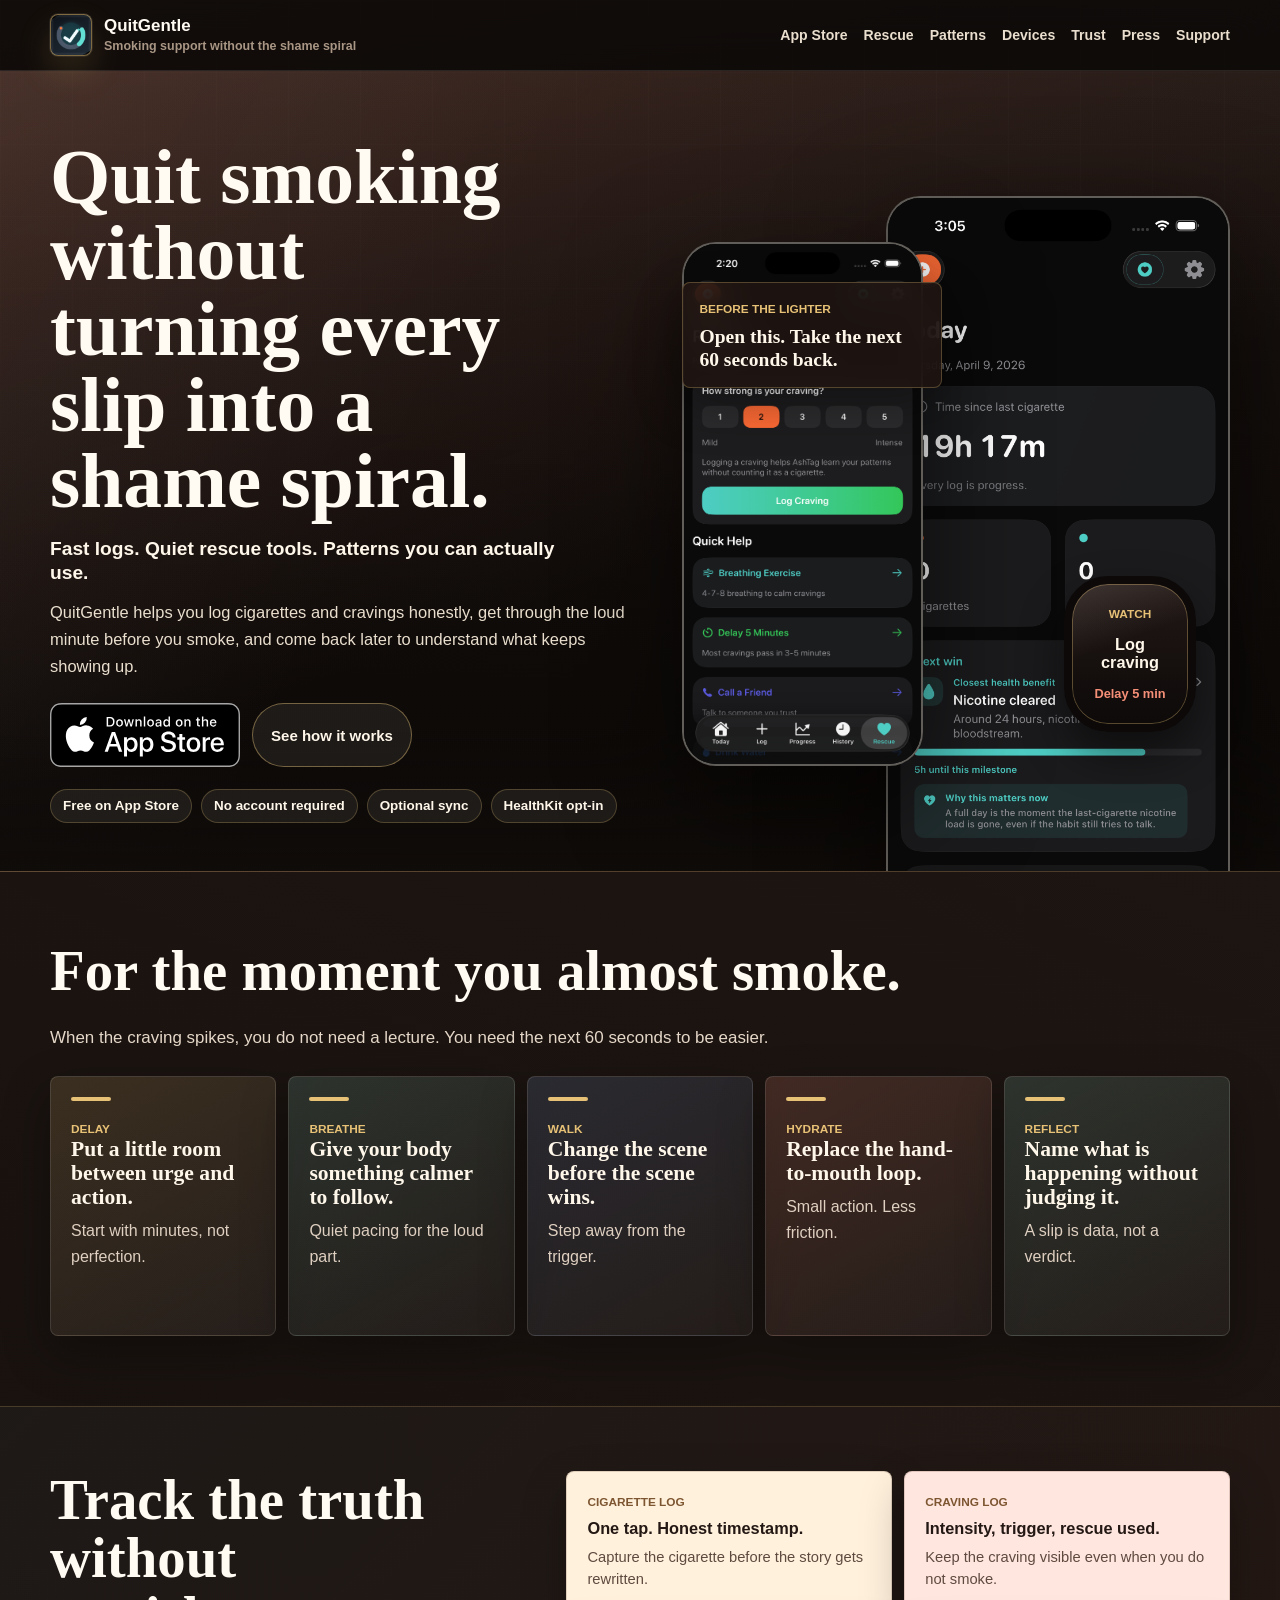
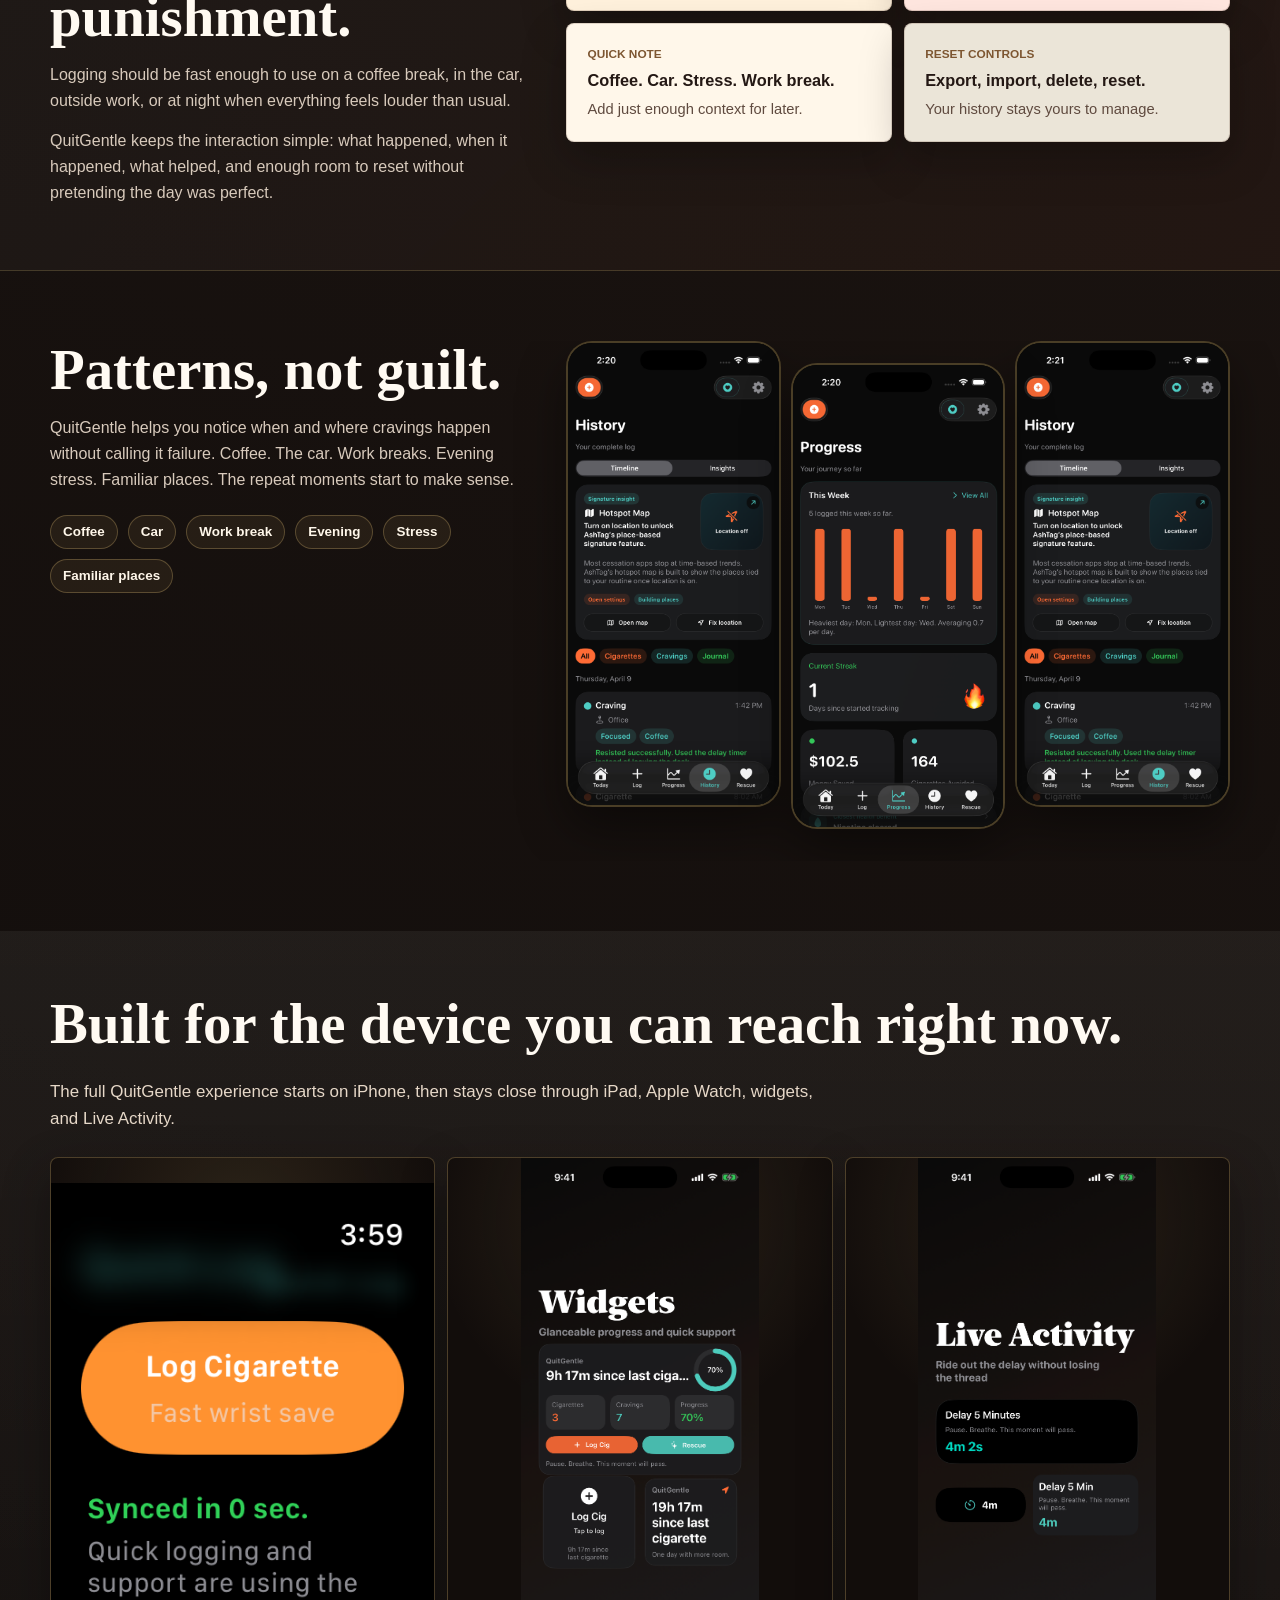
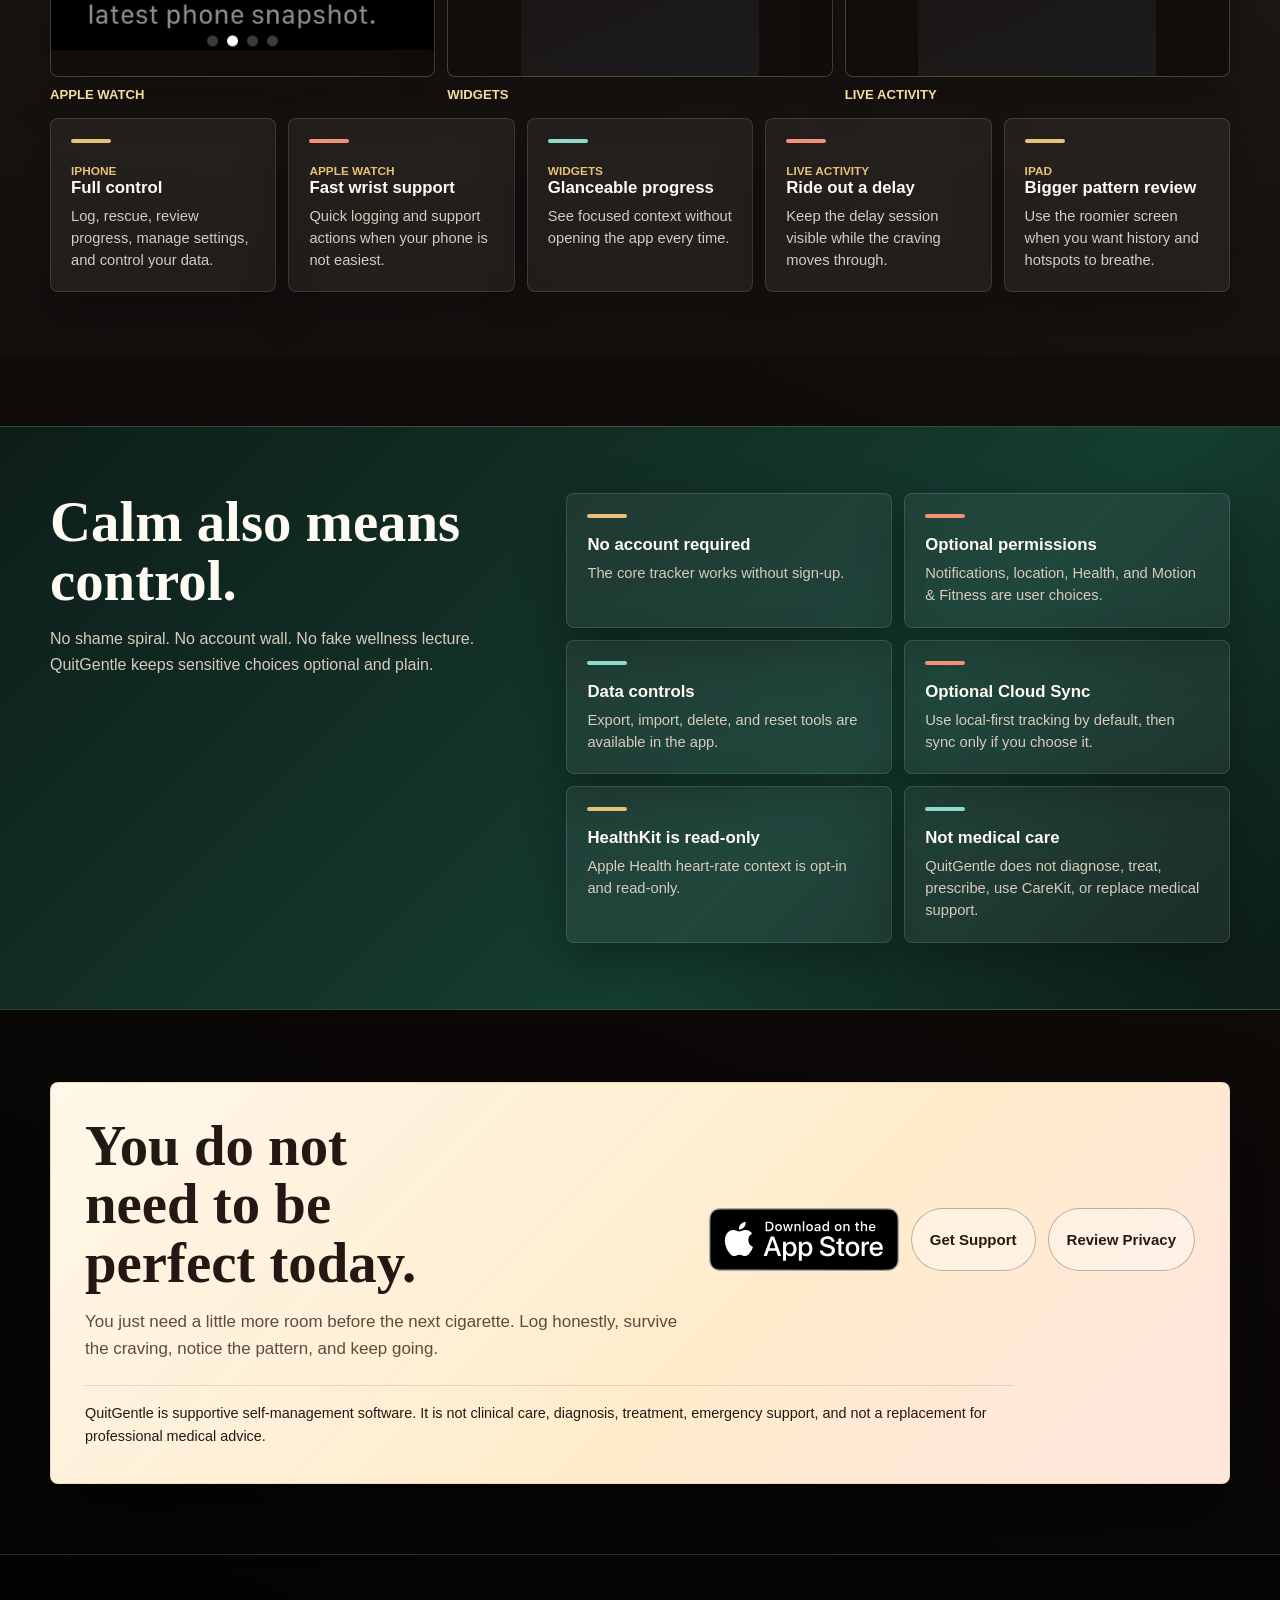
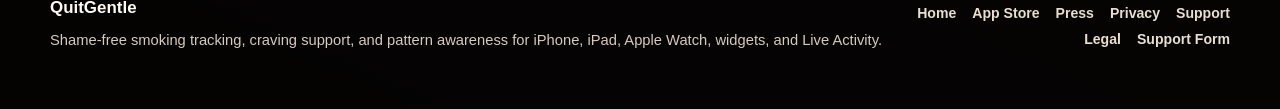
==== commit 0a3a275c: "Add public verifier and official App Store badge" ====
--- a/index.html
+++ b/index.html
@@ -65,7 +65,10 @@
               minute before you smoke, and come back later to understand what keeps showing up.
             </p>
             <div class="hero-actions">
-              <a class="button" href="https://apps.apple.com/us/app/quitgentle-smoking-tracker/id6761405030">Download on App Store</a>
+              <a class="app-store-badge-link" href="https://apps.apple.com/us/app/quitgentle-smoking-tracker/id6761405030" aria-label="Download on the App Store">
+                <img src="./assets/badges/download-on-the-app-store.svg" alt="Download on the App Store">
+                <span class="sr-only">Download on the App Store</span>
+              </a>
               <a class="button-secondary" href="#rescue">See how it works</a>
             </div>
             <ul class="trust-row" aria-label="QuitGentle privacy and launch facts">
@@ -308,7 +311,10 @@
             </p>
           </div>
           <div class="final-actions">
-            <a class="button" href="https://apps.apple.com/us/app/quitgentle-smoking-tracker/id6761405030">Download on App Store</a>
+            <a class="app-store-badge-link" href="https://apps.apple.com/us/app/quitgentle-smoking-tracker/id6761405030" aria-label="Download on the App Store">
+              <img src="./assets/badges/download-on-the-app-store.svg" alt="Download on the App Store">
+              <span class="sr-only">Download on the App Store</span>
+            </a>
             <a class="button-secondary" href="./support/">Get Support</a>
             <a class="button-secondary" href="./privacy/">Review Privacy</a>
           </div>
--- a/styles.css
+++ b/styles.css
@@ -209,12 +209,25 @@
 
 .site-nav a:focus-visible,
 .footer-links a:focus-visible,
+.app-store-badge-link:focus-visible,
 .button:focus-visible,
 .button-secondary:focus-visible,
 .button-muted:focus-visible,
 .asset-card:focus-visible {
   outline: 3px solid rgba(246, 221, 162, 0.72);
   outline-offset: 4px;
+}
+
+.sr-only {
+  position: absolute;
+  overflow: hidden;
+  width: 1px;
+  height: 1px;
+  padding: 0;
+  margin: -1px;
+  clip: rect(0, 0, 0, 0);
+  white-space: nowrap;
+  border: 0;
 }
 
 main {
@@ -316,6 +329,22 @@
   cursor: default;
 }
 
+.app-store-badge-link {
+  display: inline-flex;
+  align-items: center;
+  justify-content: center;
+  width: 190px;
+  max-width: 100%;
+  min-height: 40px;
+  line-height: 0;
+}
+
+.app-store-badge-link img {
+  display: block;
+  width: 100%;
+  height: auto;
+}
+
 .button:hover,
 .button:focus-visible,
 .button-secondary:hover,
@@ -658,11 +687,13 @@
 
 .ecosystem-showcase img {
   width: 100%;
-  aspect-ratio: 3 / 2;
-  object-fit: cover;
+  height: clamp(320px, 42vw, 520px);
+  object-fit: contain;
   border: 1px solid rgba(231, 193, 118, 0.28);
   border-radius: var(--radius);
-  background: #120d0b;
+  background:
+    radial-gradient(circle at 50% 12%, rgba(231, 193, 118, 0.12), transparent 42%),
+    #120d0b;
   box-shadow: var(--shadow-soft);
 }
 
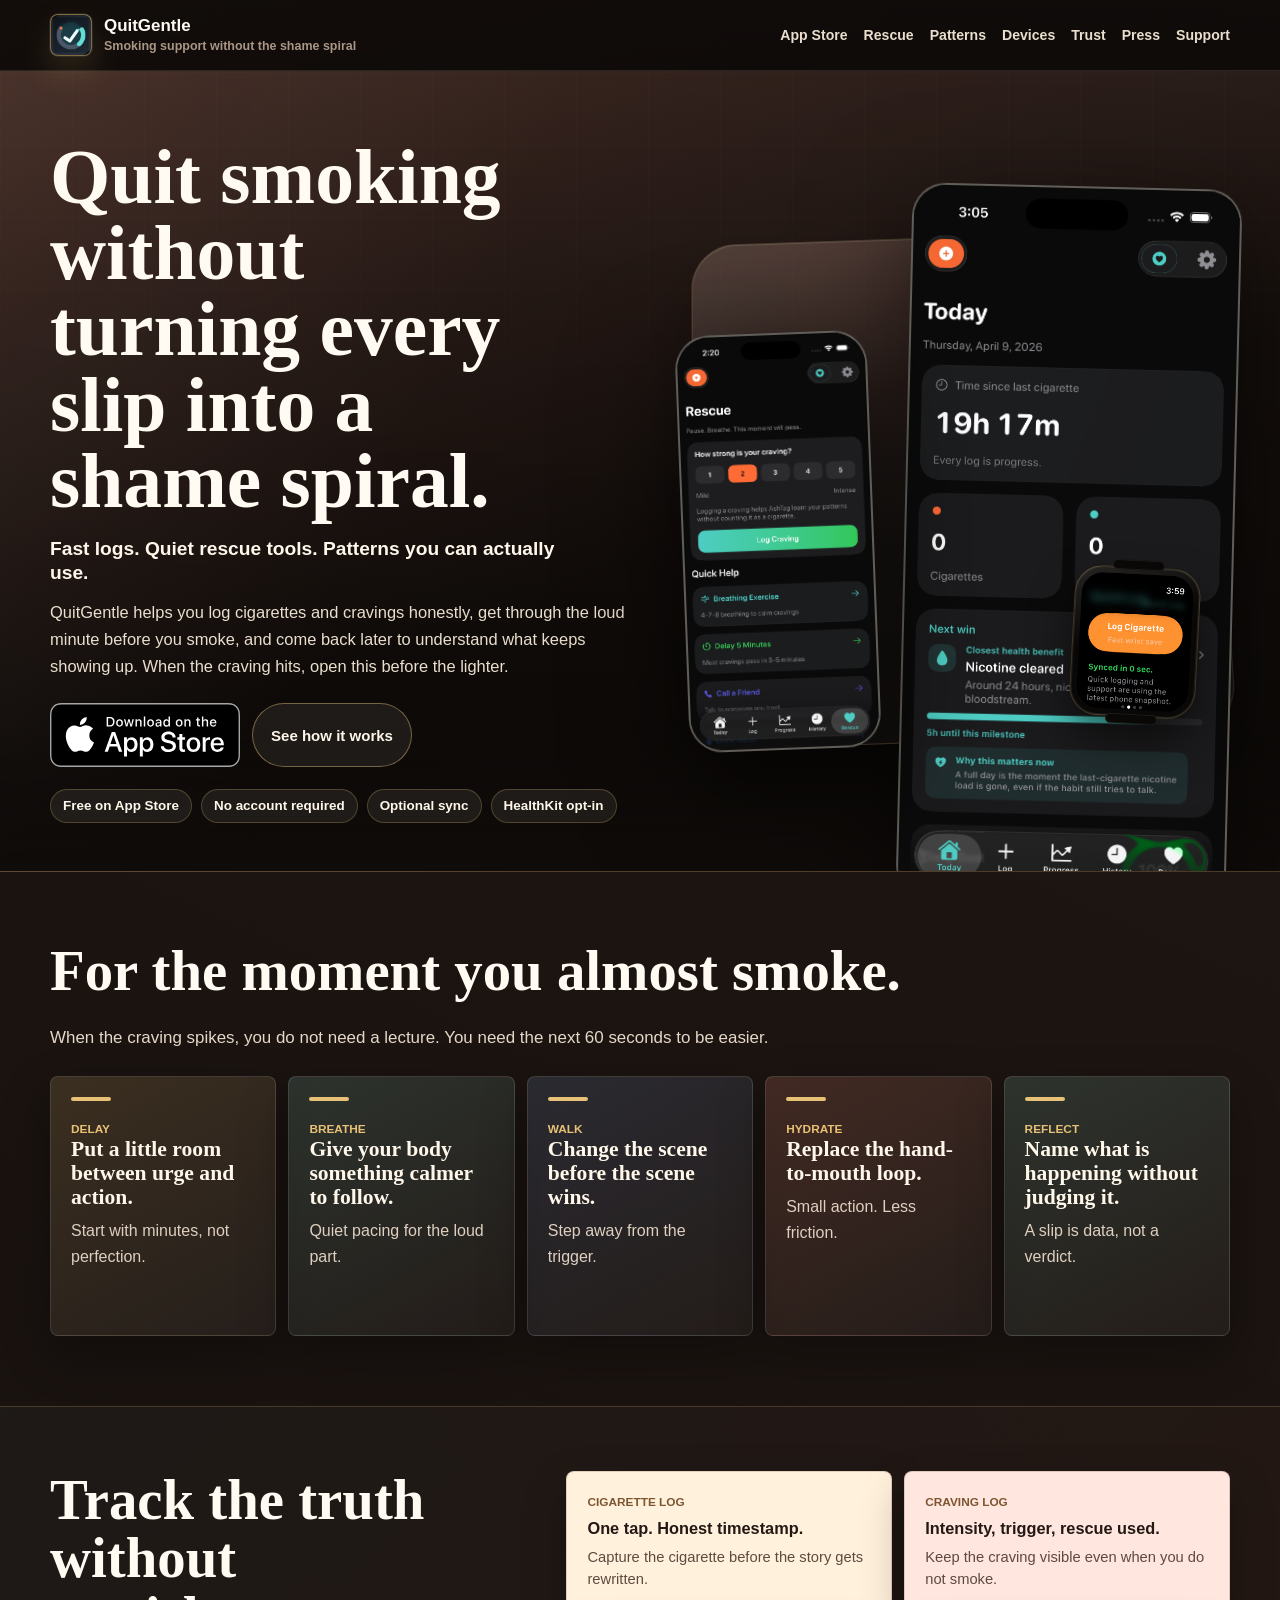
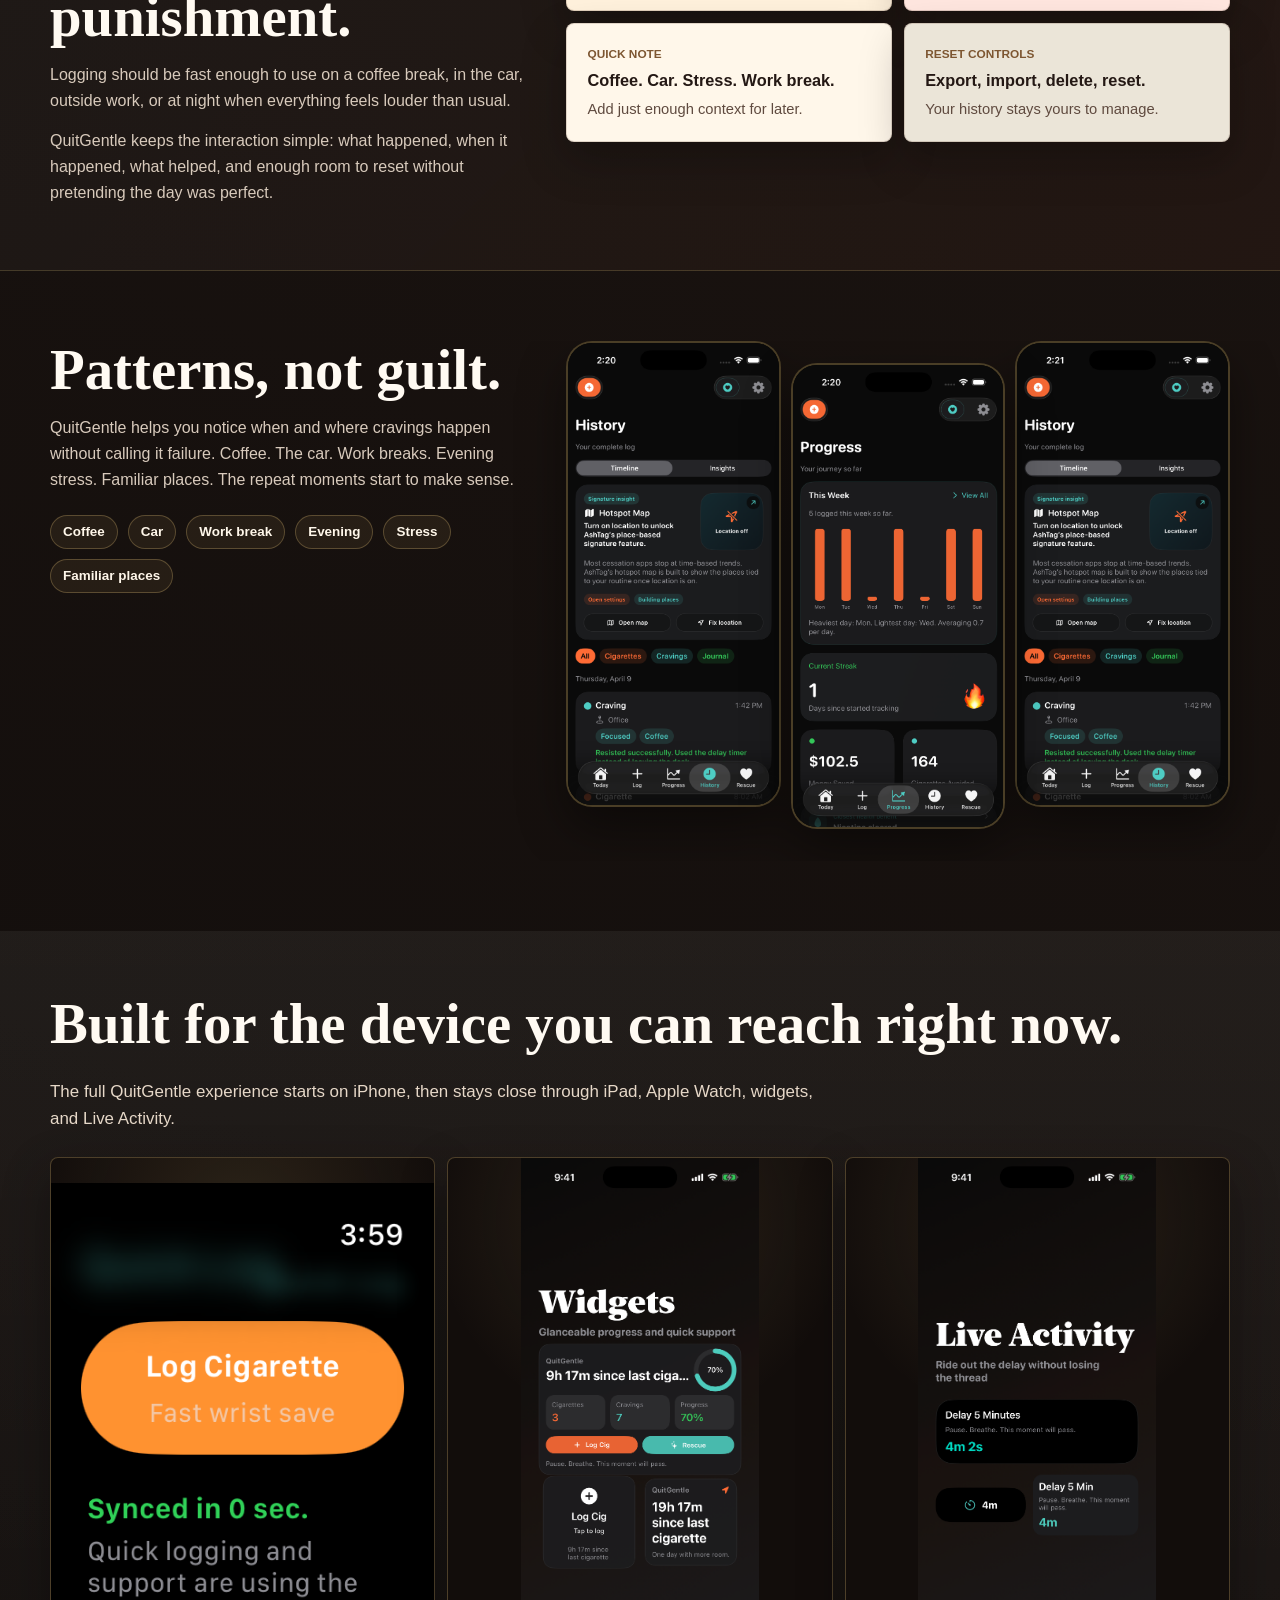
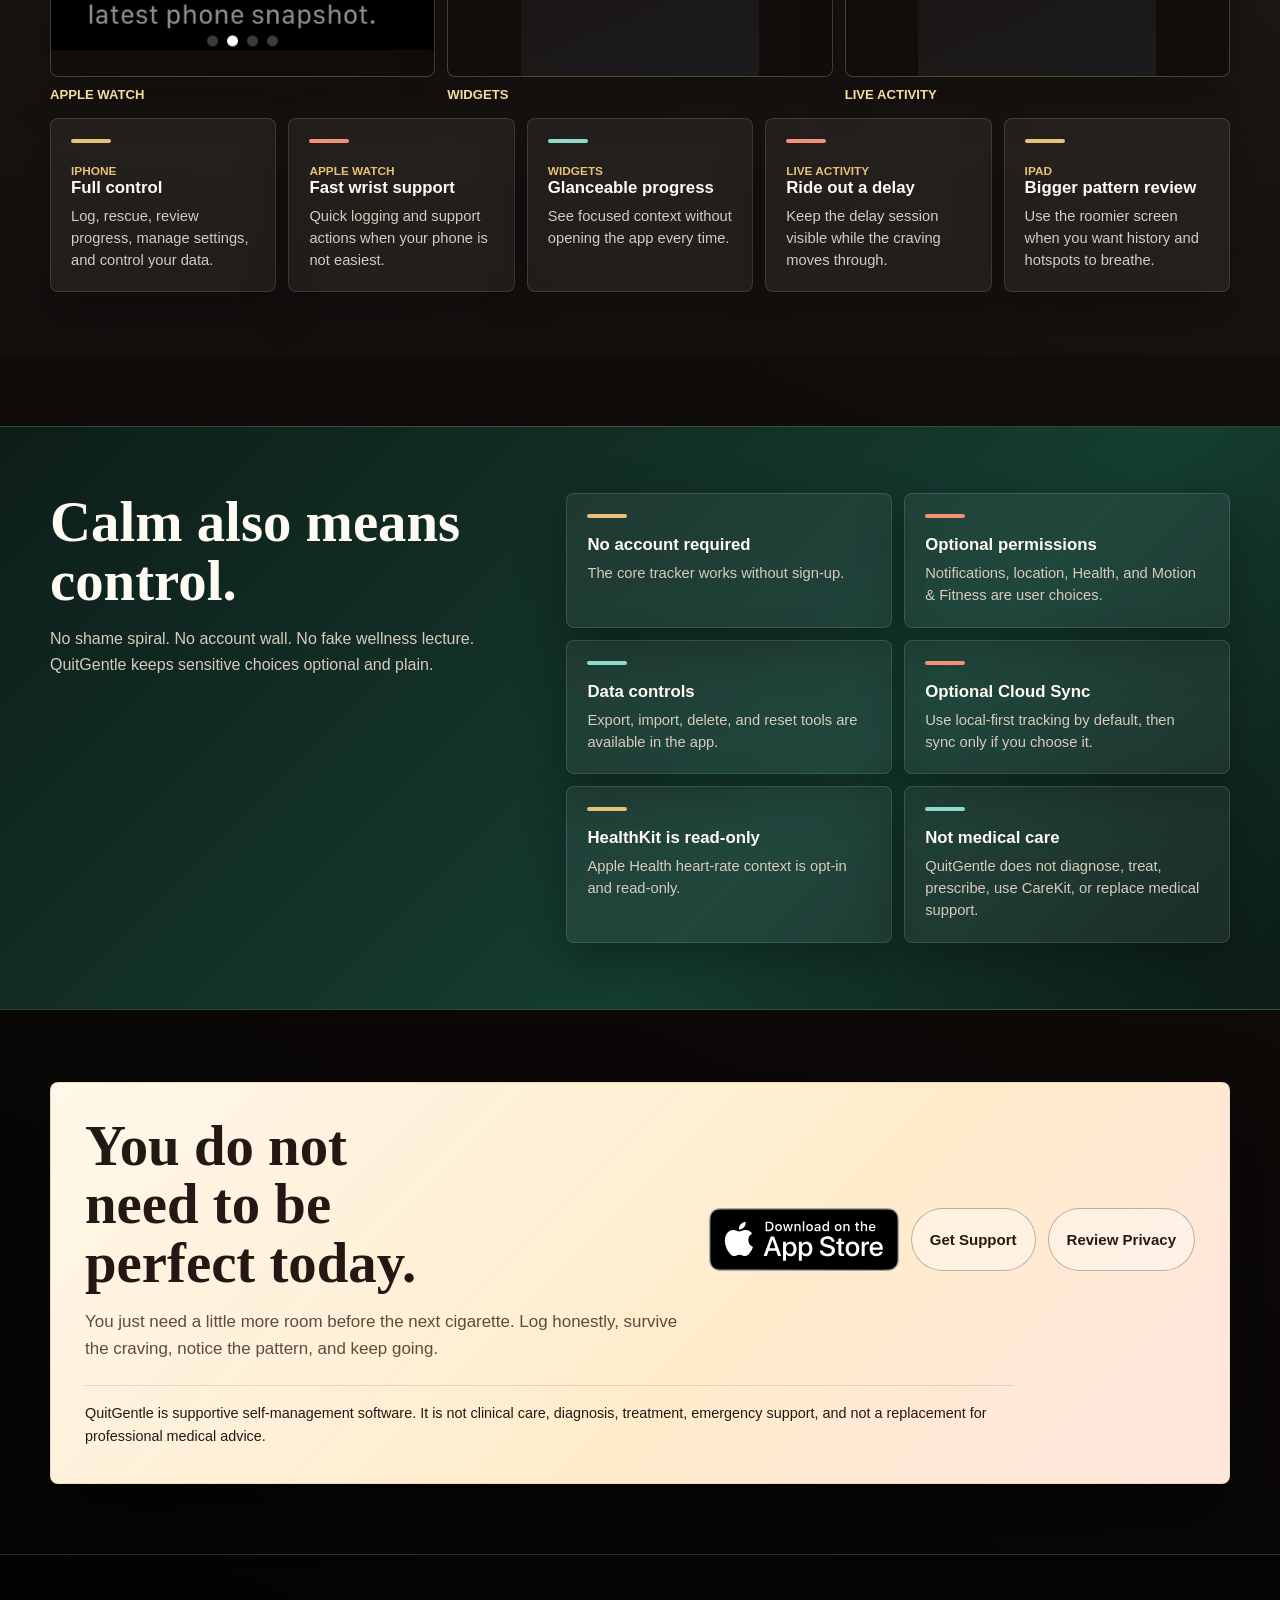
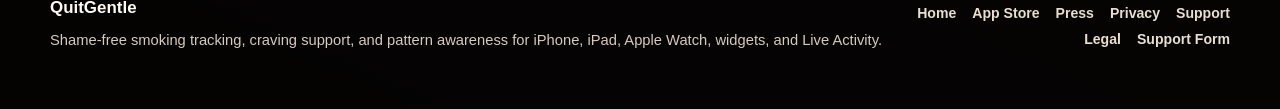
==== commit faa52740: "Refine QuitGentle hero composition" ====
--- a/index.html
+++ b/index.html
@@ -63,6 +63,7 @@
             <p class="hero-copy">
               QuitGentle helps you log cigarettes and cravings honestly, get through the loud
               minute before you smoke, and come back later to understand what keeps showing up.
+              When the craving hits, open this before the lighter.
             </p>
             <div class="hero-actions">
               <a class="app-store-badge-link" href="https://apps.apple.com/us/app/quitgentle-smoking-tracker/id6761405030" aria-label="Download on the App Store">
@@ -92,15 +93,12 @@
                 alt="QuitGentle Rescue screen with delay, breathing, walk, hydration, and reflection tools."
               >
             </figure>
-            <div class="watch-preview" aria-label="Apple Watch quick support preview">
-              <span>Watch</span>
-              <strong>Log craving</strong>
-              <small>Delay 5 min</small>
-            </div>
-            <div class="hero-note">
-              <span>Before the lighter</span>
-              <p>Open this. Take the next 60 seconds back.</p>
-            </div>
+            <figure class="hero-watch">
+              <img
+                src="./assets/screenshots/quitgentle-watch-marketing.png"
+                alt="QuitGentle Apple Watch screen for fast wrist logging and support."
+              >
+            </figure>
           </div>
         </div>
       </section>
--- a/styles.css
+++ b/styles.css
@@ -376,7 +376,24 @@
 
 .hero-stage {
   position: relative;
-  min-height: 430px;
+  isolation: isolate;
+  min-height: 0;
+  padding-top: clamp(430px, 124vw, 510px);
+}
+
+.hero-stage::before {
+  content: "";
+  position: absolute;
+  z-index: -1;
+  inset: 36px 2px 78px;
+  border: 1px solid rgba(231, 193, 118, 0.16);
+  border-radius: 38px;
+  background:
+    linear-gradient(150deg, rgba(255, 247, 234, 0.1), transparent 34%),
+    linear-gradient(205deg, rgba(245, 143, 120, 0.18), transparent 62%),
+    rgba(255, 250, 242, 0.035);
+  box-shadow: inset 0 1px 0 rgba(255, 250, 242, 0.12), 0 32px 70px rgba(0, 0, 0, 0.3);
+  transform: perspective(680px) rotateX(5deg) rotateZ(-2deg);
 }
 
 .hero-device {
@@ -396,37 +413,67 @@
 }
 
 .hero-device-main {
+  z-index: 1;
   right: 0;
   top: 0;
-  width: min(68%, 270px);
+  width: min(62%, 225px);
+  transform: rotate(1.4deg);
 }
 
 .hero-device-rescue {
+  z-index: 2;
   left: 0;
-  bottom: 0;
-  width: min(52%, 205px);
-}
-
-.watch-preview {
+  top: clamp(116px, 34vw, 148px);
+  width: min(43%, 158px);
+  transform: rotate(-2.2deg);
+}
+
+.hero-watch {
   position: absolute;
-  right: 12px;
-  bottom: 28px;
-  display: grid;
-  place-items: center;
-  width: 132px;
-  height: 156px;
-  padding: 16px;
-  text-align: center;
-  border: 8px solid #0c0908;
-  border-radius: 44px;
+  z-index: 3;
+  right: 2px;
+  bottom: 64px;
+  width: min(26%, 96px);
+  margin: 0;
+  padding: 6px;
+  border: 1px solid rgba(231, 193, 118, 0.24);
+  border-radius: 28px;
   background:
-    linear-gradient(160deg, rgba(255, 247, 234, 0.13), transparent 42%),
-    linear-gradient(180deg, #221816, #0d0a09);
-  box-shadow: 0 22px 45px rgba(0, 0, 0, 0.48), inset 0 0 0 1px rgba(231, 193, 118, 0.34);
-}
-
-.watch-preview span,
-.hero-note span,
+    linear-gradient(160deg, rgba(255, 247, 234, 0.12), transparent 42%),
+    #090807;
+  box-shadow: 0 24px 42px rgba(0, 0, 0, 0.5), inset 0 0 0 1px rgba(255, 250, 242, 0.08);
+  transform: rotate(3deg);
+}
+
+.hero-watch img {
+  display: block;
+  width: 100%;
+  height: auto;
+  border-radius: 22px;
+  background: #050505;
+}
+
+.hero-watch::before,
+.hero-watch::after {
+  content: "";
+  position: absolute;
+  left: 50%;
+  width: 42%;
+  height: 10px;
+  border-radius: 999px;
+  background: #090807;
+  box-shadow: inset 0 0 0 1px rgba(255, 250, 242, 0.08);
+  transform: translateX(-50%);
+}
+
+.hero-watch::before {
+  top: -8px;
+}
+
+.hero-watch::after {
+  bottom: -8px;
+}
+
 .rescue-card span,
 .log-card span,
 .ecosystem-grid span {
@@ -435,40 +482,6 @@
   font-weight: 900;
   line-height: 1.2;
   text-transform: uppercase;
-}
-
-.watch-preview strong {
-  color: var(--cream);
-  font-size: 1.02rem;
-  line-height: 1.12;
-}
-
-.watch-preview small {
-  color: var(--coral);
-  font-size: 0.8rem;
-  font-weight: 900;
-}
-
-.hero-note {
-  position: absolute;
-  left: 18px;
-  top: 28px;
-  width: min(260px, 66%);
-  padding: 16px;
-  border: 1px solid rgba(231, 193, 118, 0.28);
-  border-radius: var(--radius);
-  background: rgba(32, 22, 18, 0.86);
-  box-shadow: var(--shadow-soft);
-  backdrop-filter: blur(18px);
-}
-
-.hero-note p {
-  margin-top: 8px;
-  color: var(--cream);
-  font-family: Georgia, "Times New Roman", serif;
-  font-size: 1.22rem;
-  font-weight: 800;
-  line-height: 1.18;
 }
 
 .section {
@@ -1064,19 +1077,30 @@
 
   .hero-stage {
     min-height: 530px;
+    padding-top: 0;
+  }
+
+  .hero-stage::before {
+    inset: 42px 10px 42px;
+    border-radius: 46px;
   }
 
   .hero-device-main {
-    width: min(62%, 315px);
+    right: 8px;
+    width: min(58%, 300px);
   }
 
   .hero-device-rescue {
-    width: min(42%, 230px);
-  }
-
-  .watch-preview {
-    right: 34px;
-    bottom: 34px;
+    top: auto;
+    bottom: 20px;
+    left: 14px;
+    width: min(34%, 190px);
+  }
+
+  .hero-watch {
+    right: 24px;
+    bottom: 46px;
+    width: min(23%, 116px);
   }
 
   .truth-layout,
@@ -1124,20 +1148,24 @@
   }
 
   .hero-stage {
-    min-height: 570px;
+    min-height: 590px;
   }
 
   .hero-device-main {
-    width: min(64%, 344px);
+    right: -4px;
+    width: min(61%, 330px);
   }
 
   .hero-device-rescue {
-    width: min(44%, 242px);
-  }
-
-  .hero-note {
+    bottom: 26px;
     left: 0;
-    top: 86px;
+    width: min(35%, 205px);
+  }
+
+  .hero-watch {
+    right: 32px;
+    bottom: 58px;
+    width: 126px;
   }
 
   .rescue-grid {
@@ -1183,6 +1211,19 @@
 
   .quote-grid {
     grid-template-columns: repeat(3, minmax(0, 1fr));
+  }
+}
+
+@media (min-width: 1400px) {
+  .hero-device-main {
+    right: -14px;
+    width: min(58%, 324px);
+  }
+
+  .hero-watch {
+    right: -78px;
+    bottom: 104px;
+    width: 112px;
   }
 }
 
@@ -1216,17 +1257,10 @@
     width: min(50%, 178px);
   }
 
-  .watch-preview {
-    width: 112px;
-    height: 136px;
-    border-radius: 38px;
+  .hero-watch {
+    width: min(27%, 92px);
     right: 0;
-    bottom: 18px;
-  }
-
-  .hero-note {
-    left: 0;
-    top: 18px;
+    bottom: 54px;
   }
 
   .patterns-media {
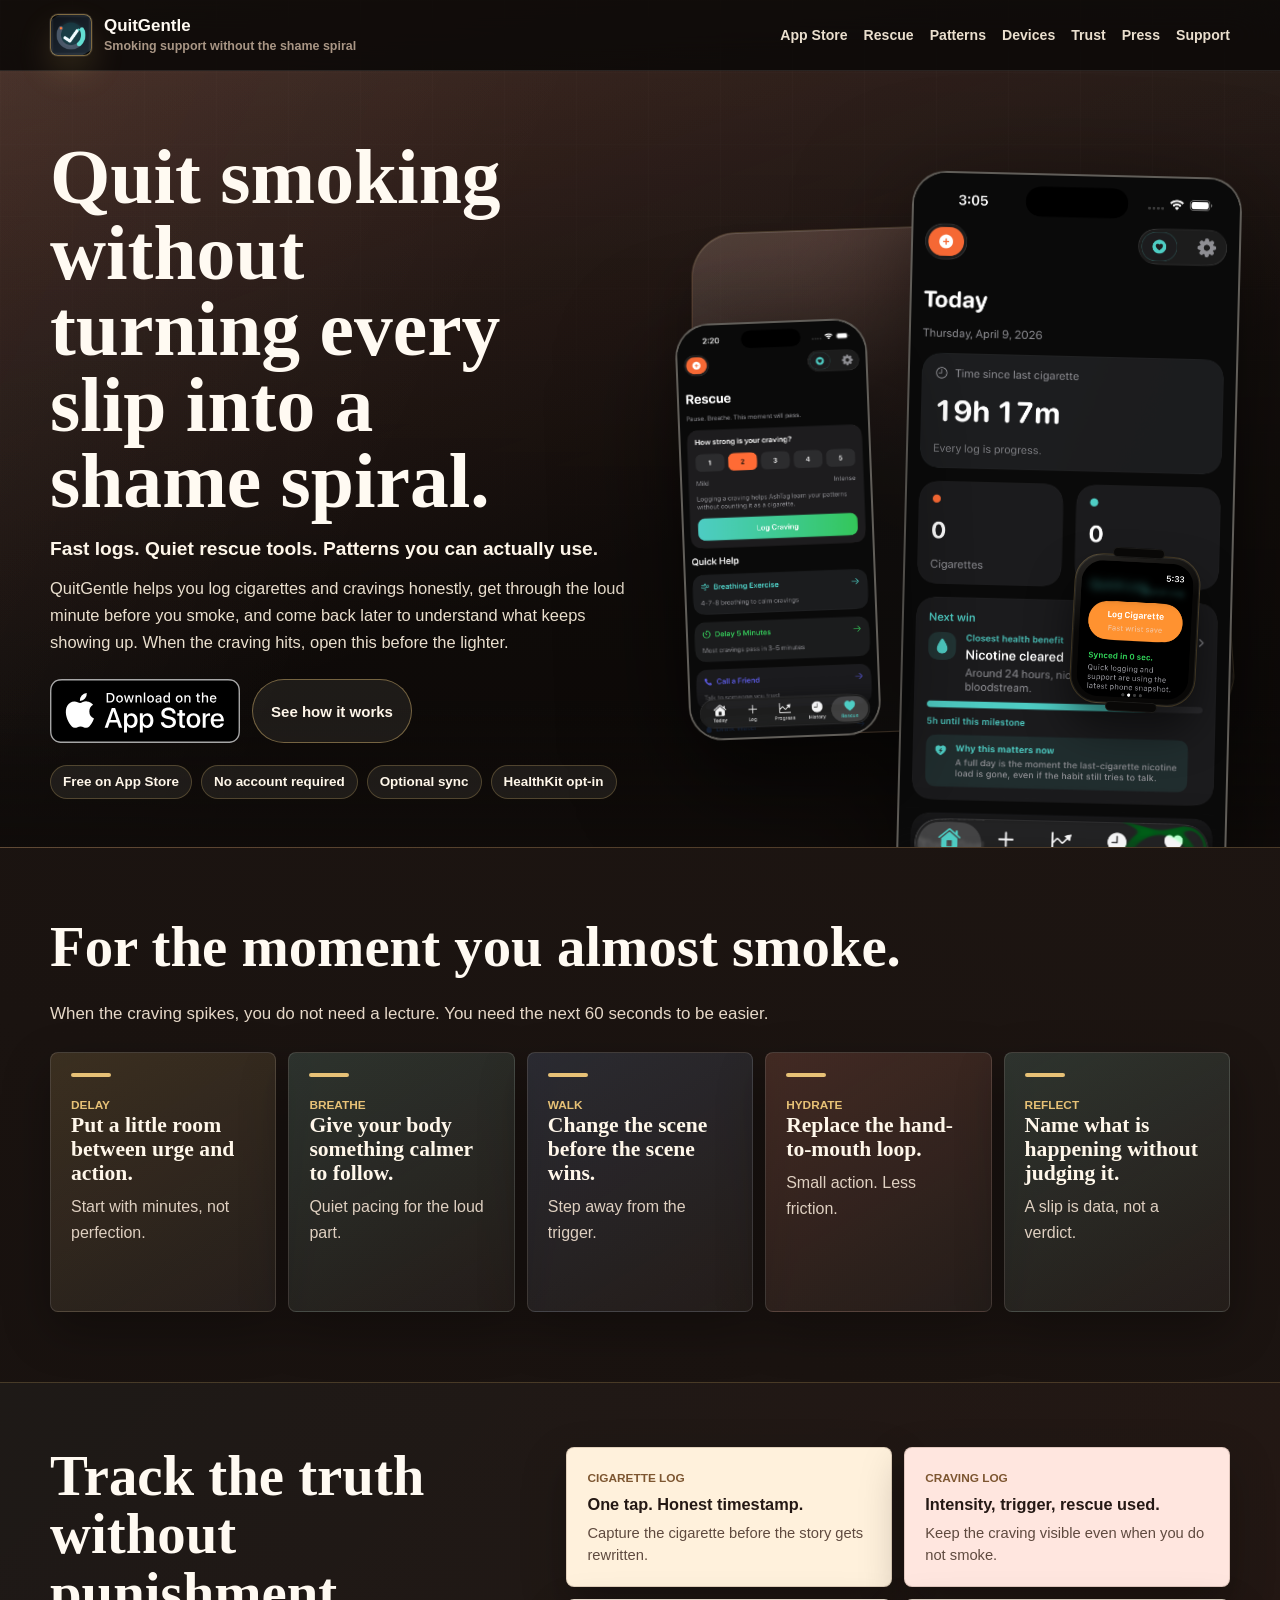
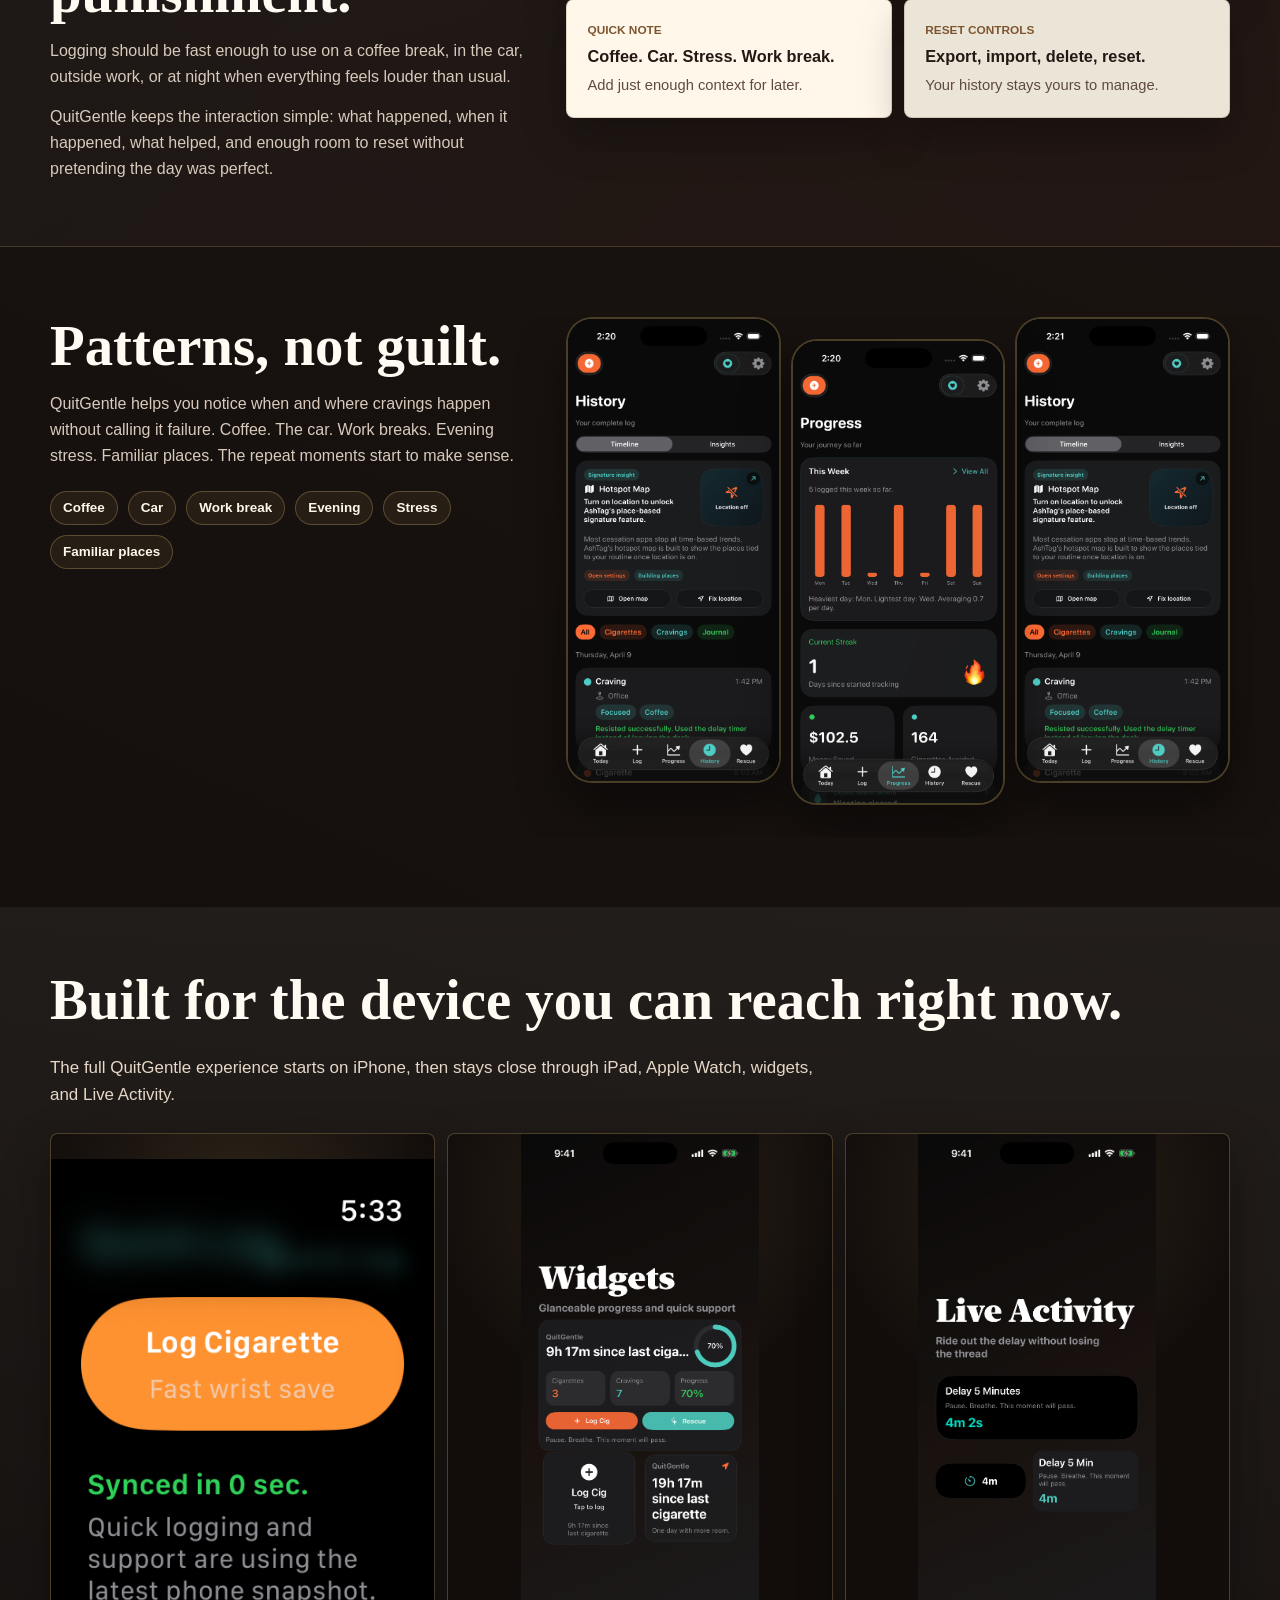
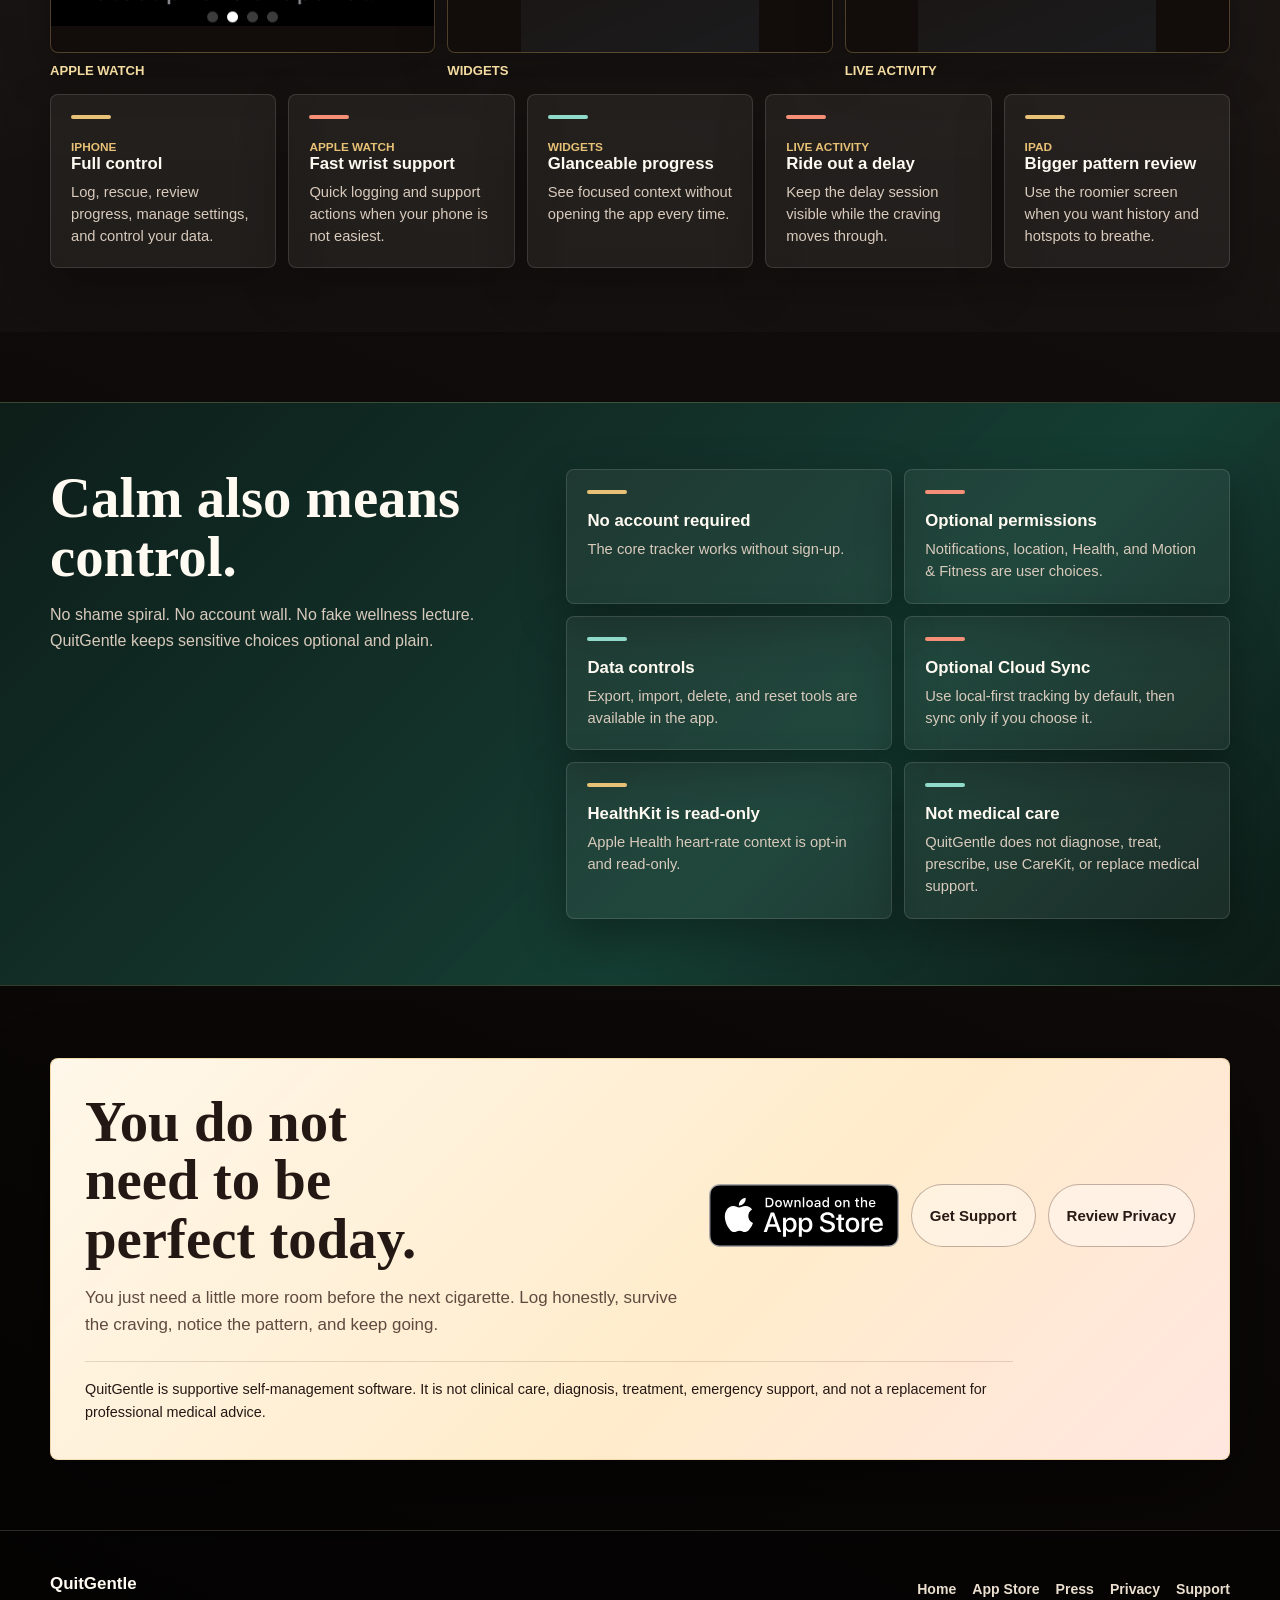
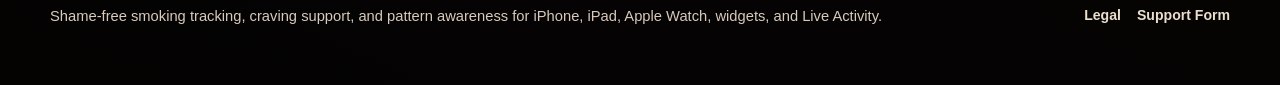
==== commit fbc69017: "Add QuitGentle social link preview" ====
--- a/index.html
+++ b/index.html
@@ -19,15 +19,20 @@
       content="Log honestly. Survive the craving. Notice the pattern. Keep going with shame-free smoking tracking and rescue tools."
     >
     <meta property="og:url" content="https://quitgentle.com/">
-    <meta property="og:image" content="https://quitgentle.com/assets/screenshots/quitgentle-today-marketing.png">
-    <meta property="og:image:alt" content="QuitGentle Today screen with smoking progress and quick support tools.">
+    <meta property="og:image" content="https://quitgentle.com/assets/social/quitgentle-facebook-preview-20260507.png">
+    <meta property="og:image:secure_url" content="https://quitgentle.com/assets/social/quitgentle-facebook-preview-20260507.png">
+    <meta property="og:image:type" content="image/png">
+    <meta property="og:image:width" content="1200">
+    <meta property="og:image:height" content="630">
+    <meta property="og:image:alt" content="QuitGentle social preview with app icon, launch copy, and three app screens.">
     <meta name="twitter:card" content="summary_large_image">
     <meta name="twitter:title" content="QuitGentle Smoking Tracker">
     <meta
       name="twitter:description"
       content="A calmer way to log cigarettes, ride out cravings, and see patterns without the shame spiral."
     >
-    <meta name="twitter:image" content="https://quitgentle.com/assets/screenshots/quitgentle-today-marketing.png">
+    <meta name="twitter:image" content="https://quitgentle.com/assets/social/quitgentle-facebook-preview-20260507.png">
+    <meta name="twitter:image:alt" content="QuitGentle social preview with app icon, launch copy, and three app screens.">
     <link rel="stylesheet" href="./styles.css?v=20260506-ritz">
   </head>
   <body class="home-page">
--- a/styles.css
+++ b/styles.css
@@ -271,10 +271,10 @@
 }
 
 .hero-subhead {
-  max-width: 34rem;
+  max-width: 100%;
   margin-bottom: 14px;
   color: var(--cream);
-  font-size: 1.2rem;
+  font-size: 1rem;
   font-weight: 900;
   line-height: 1.25;
 }
@@ -1075,6 +1075,10 @@
     padding-top: 68px;
   }
 
+  .hero-subhead {
+    white-space: nowrap;
+  }
+
   .hero-stage {
     min-height: 530px;
     padding-top: 0;
@@ -1133,7 +1137,7 @@
 
 @media (min-width: 980px) {
   h1 {
-    font-size: 4.85rem;
+    font-size: 4.35rem;
   }
 
   h2 {
@@ -1211,6 +1215,24 @@
 
   .quote-grid {
     grid-template-columns: repeat(3, minmax(0, 1fr));
+  }
+}
+
+@media (min-width: 1120px) {
+  h1 {
+    font-size: 4.85rem;
+  }
+}
+
+@media (min-width: 1180px) {
+  .hero-subhead {
+    font-size: 1.14rem;
+  }
+}
+
+@media (min-width: 1240px) {
+  .hero-subhead {
+    font-size: 1.2rem;
   }
 }
 
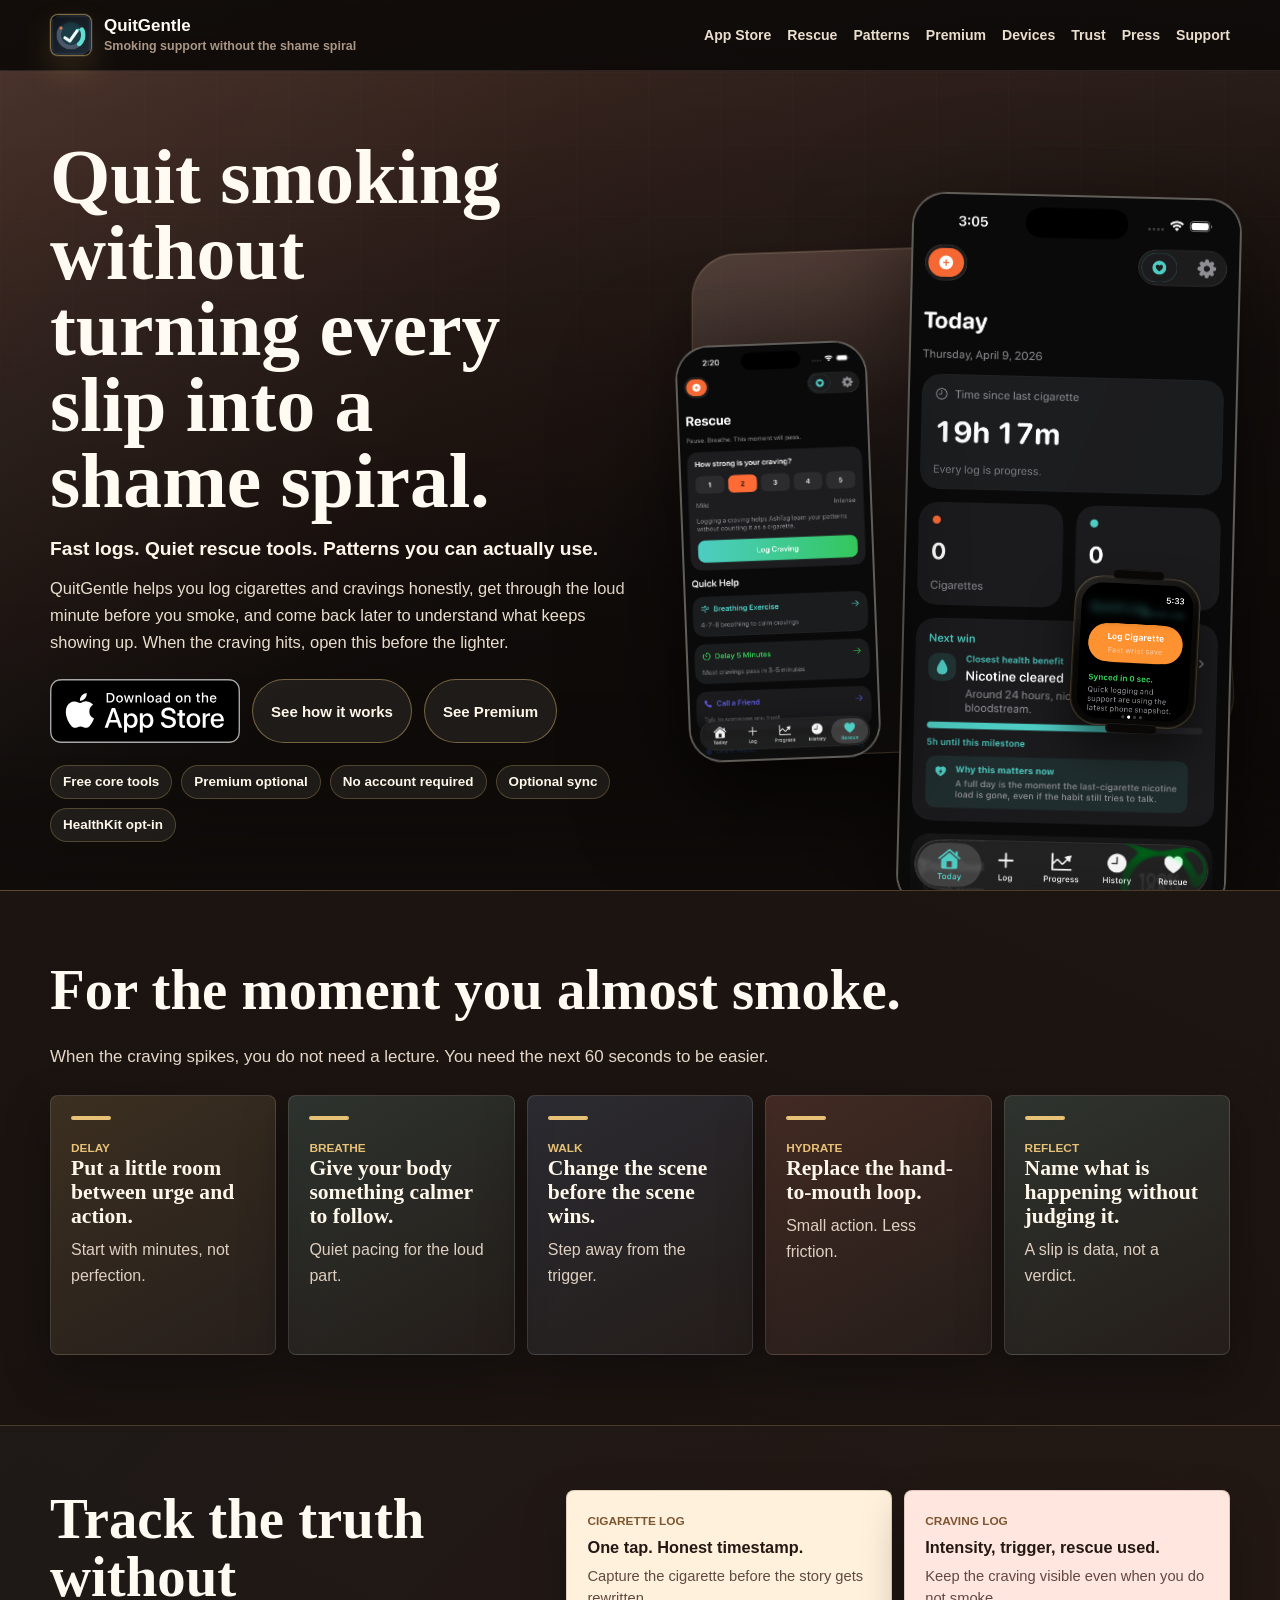
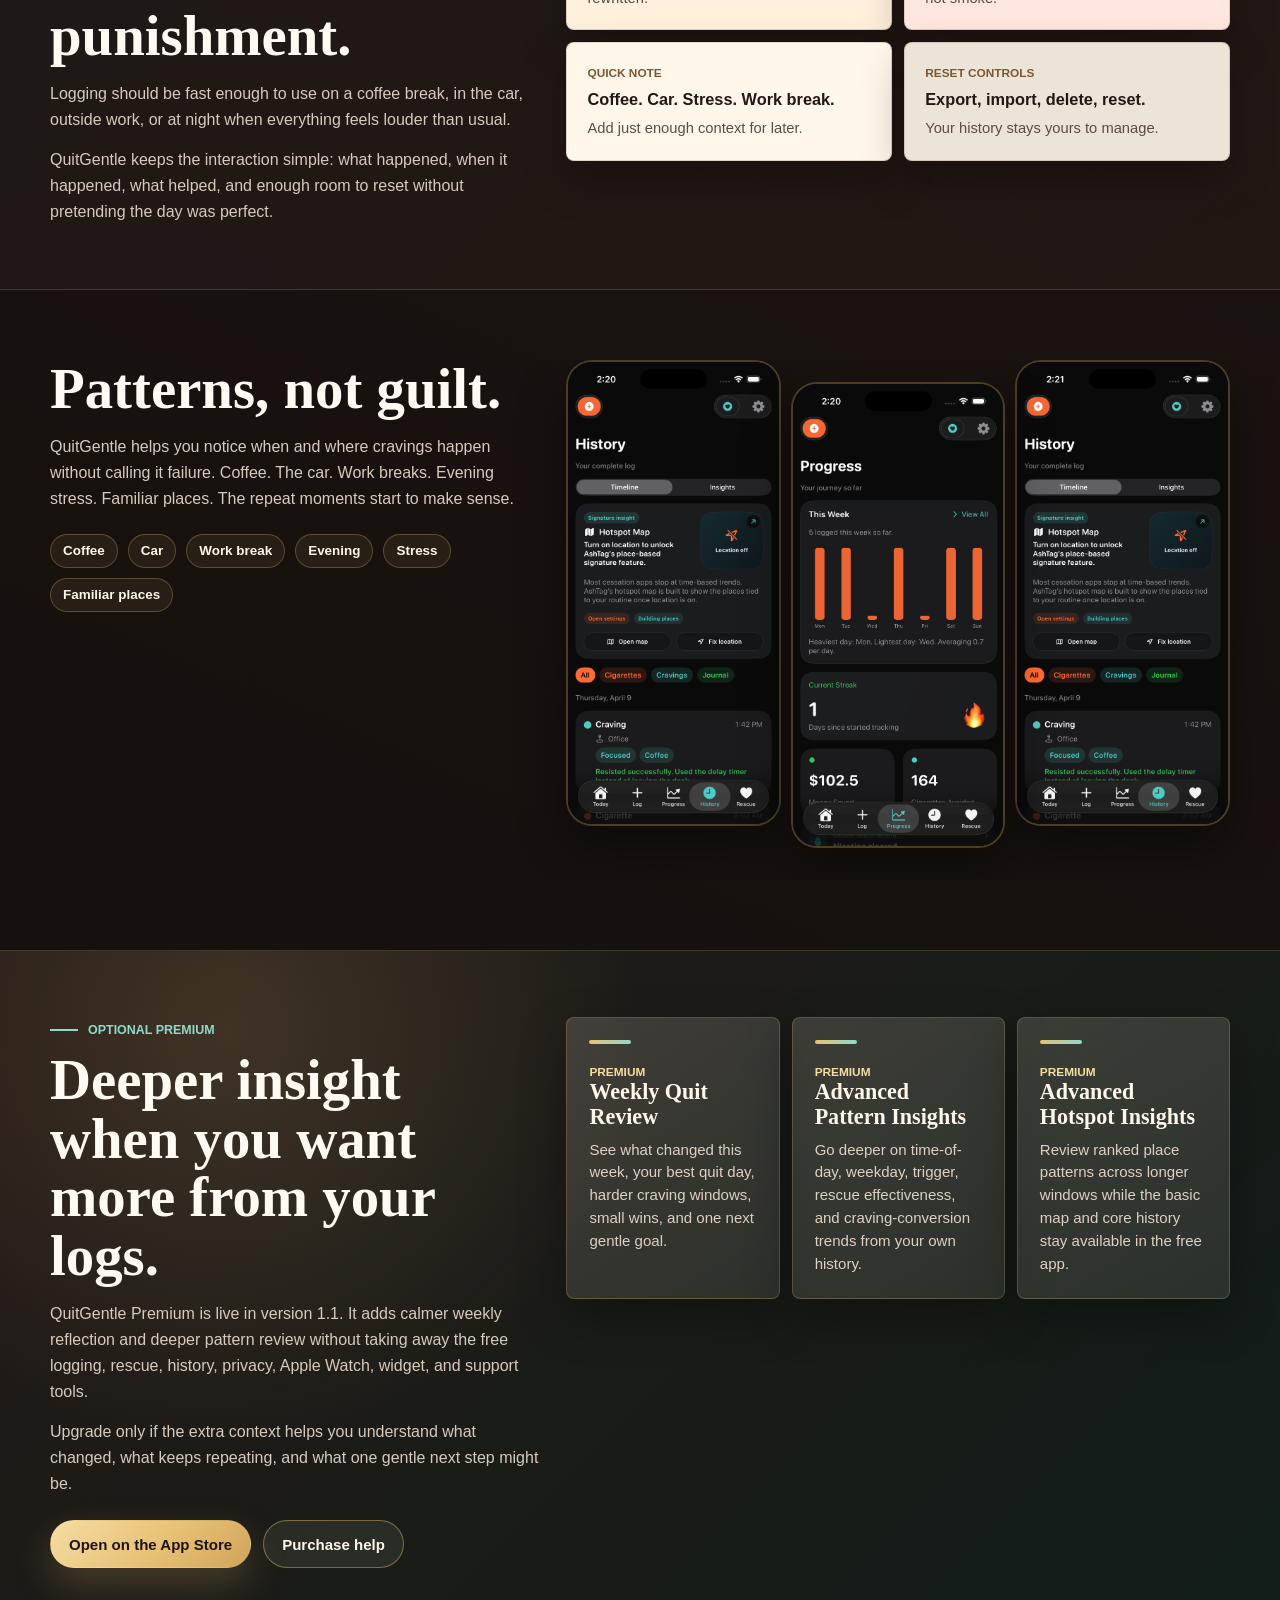
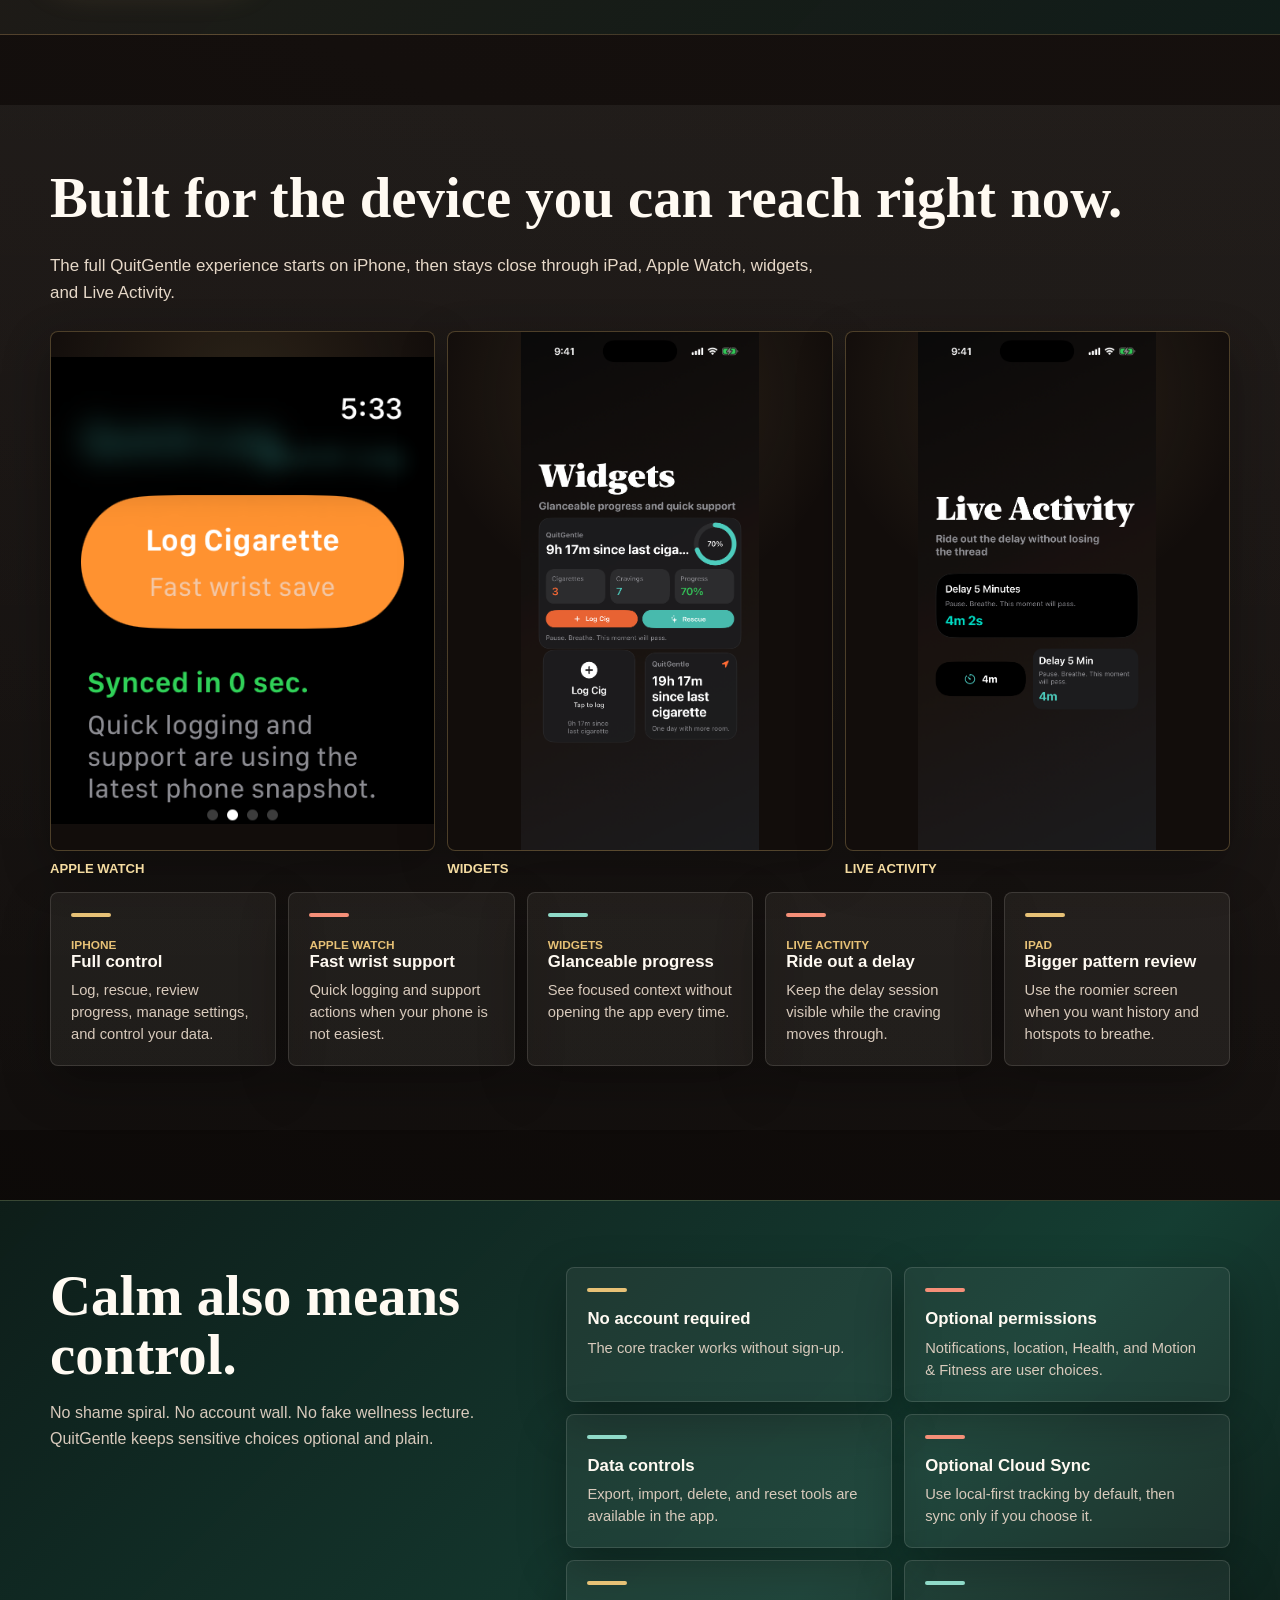
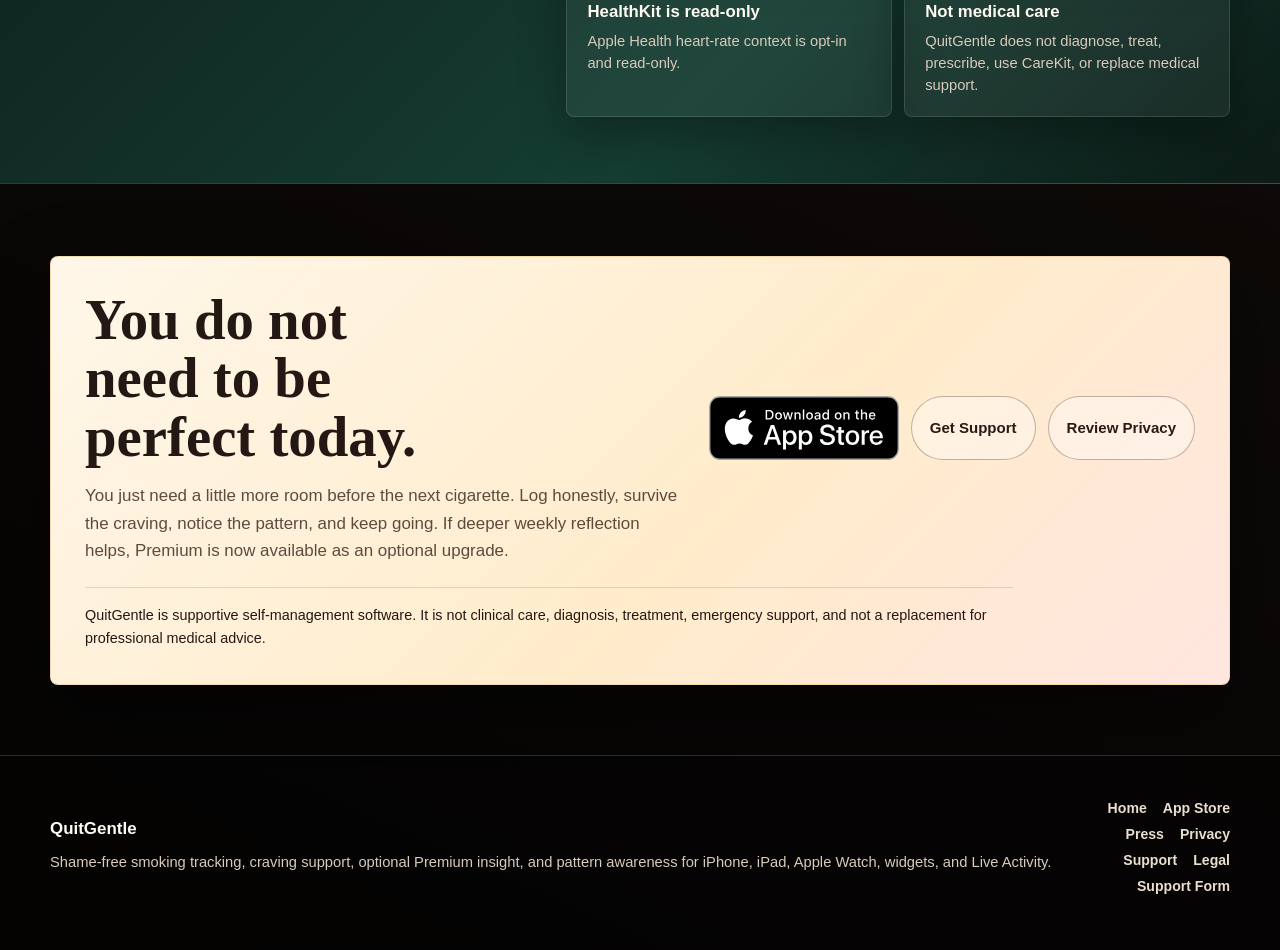
==== commit 1078c8a6: "Update QuitGentle Premium 1.1 public copy" ====
--- a/index.html
+++ b/index.html
@@ -6,7 +6,7 @@
     <title>QuitGentle Smoking Tracker</title>
     <meta
       name="description"
-      content="QuitGentle is a shame-free smoking tracker with fast cigarette and craving logs, quiet rescue tools, pattern awareness, optional sync, and no account required."
+      content="QuitGentle is a shame-free smoking tracker with fast logs, quiet rescue tools, pattern awareness, optional sync, and optional Premium insights for deeper weekly reflection."
     >
     <meta name="theme-color" content="#140f0d">
     <meta name="apple-itunes-app" content="app-id=6761405030">
@@ -16,11 +16,11 @@
     <meta property="og:title" content="QuitGentle Smoking Tracker">
     <meta
       property="og:description"
-      content="Log honestly. Survive the craving. Notice the pattern. Keep going with shame-free smoking tracking and rescue tools."
+      content="Log honestly. Survive the craving. Notice the pattern. Optional Premium adds weekly reviews and deeper insight without locking core support tools."
     >
     <meta property="og:url" content="https://quitgentle.com/">
-    <meta property="og:image" content="https://quitgentle.com/assets/social/quitgentle-facebook-preview-20260507.png">
-    <meta property="og:image:secure_url" content="https://quitgentle.com/assets/social/quitgentle-facebook-preview-20260507.png">
+    <meta property="og:image" content="https://quitgentle.com/assets/social/quitgentle-facebook-preview-20260507-v2.png">
+    <meta property="og:image:secure_url" content="https://quitgentle.com/assets/social/quitgentle-facebook-preview-20260507-v2.png">
     <meta property="og:image:type" content="image/png">
     <meta property="og:image:width" content="1200">
     <meta property="og:image:height" content="630">
@@ -29,11 +29,11 @@
     <meta name="twitter:title" content="QuitGentle Smoking Tracker">
     <meta
       name="twitter:description"
-      content="A calmer way to log cigarettes, ride out cravings, and see patterns without the shame spiral."
+      content="A calmer way to log cigarettes, ride out cravings, and unlock optional weekly reviews and deeper patterns."
     >
-    <meta name="twitter:image" content="https://quitgentle.com/assets/social/quitgentle-facebook-preview-20260507.png">
+    <meta name="twitter:image" content="https://quitgentle.com/assets/social/quitgentle-facebook-preview-20260507-v2.png">
     <meta name="twitter:image:alt" content="QuitGentle social preview with app icon, launch copy, and three app screens.">
-    <link rel="stylesheet" href="./styles.css?v=20260506-ritz">
+    <link rel="stylesheet" href="./styles.css?v=20260610-premium-live">
   </head>
   <body class="home-page">
     <header class="site-header">
@@ -49,6 +49,7 @@
           <a href="https://apps.apple.com/us/app/quitgentle-smoking-tracker/id6761405030">App Store</a>
           <a href="#rescue">Rescue</a>
           <a href="#patterns">Patterns</a>
+          <a href="#premium">Premium</a>
           <a href="#devices">Devices</a>
           <a href="#trust">Trust</a>
           <a href="./press/">Press</a>
@@ -76,9 +77,11 @@
                 <span class="sr-only">Download on the App Store</span>
               </a>
               <a class="button-secondary" href="#rescue">See how it works</a>
+              <a class="button-secondary" href="#premium">See Premium</a>
             </div>
             <ul class="trust-row" aria-label="QuitGentle privacy and launch facts">
-              <li>Free on App Store</li>
+              <li>Free core tools</li>
+              <li>Premium optional</li>
               <li>No account required</li>
               <li>Optional sync</li>
               <li>HealthKit opt-in</li>
@@ -211,6 +214,45 @@
             <figure>
               <img src="./assets/screenshots/quitgentle-history.png" alt="QuitGentle history screen with logged cigarettes and cravings.">
             </figure>
+          </div>
+        </div>
+      </section>
+
+      <section class="section premium-section" id="premium" aria-labelledby="premium-title">
+        <div class="site-shell premium-layout">
+          <div class="premium-copy">
+            <div class="eyebrow">Optional Premium</div>
+            <h2 id="premium-title">Deeper insight when you want more from your logs.</h2>
+            <p>
+              QuitGentle Premium is live in version 1.1. It adds calmer weekly reflection and
+              deeper pattern review without taking away the free logging, rescue, history,
+              privacy, Apple Watch, widget, and support tools.
+            </p>
+            <p>
+              Upgrade only if the extra context helps you understand what changed, what keeps
+              repeating, and what one gentle next step might be.
+            </p>
+            <div class="inline-links">
+              <a class="button" href="https://apps.apple.com/us/app/quitgentle-smoking-tracker/id6761405030">Open on the App Store</a>
+              <a class="button-secondary" href="./support/">Purchase help</a>
+            </div>
+          </div>
+          <div class="premium-cards" aria-label="QuitGentle Premium features">
+            <article class="premium-card">
+              <span>Premium</span>
+              <h3>Weekly Quit Review</h3>
+              <p>See what changed this week, your best quit day, harder craving windows, small wins, and one next gentle goal.</p>
+            </article>
+            <article class="premium-card">
+              <span>Premium</span>
+              <h3>Advanced Pattern Insights</h3>
+              <p>Go deeper on time-of-day, weekday, trigger, rescue effectiveness, and craving-conversion trends from your own history.</p>
+            </article>
+            <article class="premium-card">
+              <span>Premium</span>
+              <h3>Advanced Hotspot Insights</h3>
+              <p>Review ranked place patterns across longer windows while the basic map and core history stay available in the free app.</p>
+            </article>
           </div>
         </div>
       </section>
@@ -310,7 +352,8 @@
             <h2 id="cta-title">You do not need to be perfect today.</h2>
             <p>
               You just need a little more room before the next cigarette. Log honestly, survive
-              the craving, notice the pattern, and keep going.
+              the craving, notice the pattern, and keep going. If deeper weekly reflection helps,
+              Premium is now available as an optional upgrade.
             </p>
           </div>
           <div class="final-actions">
@@ -334,8 +377,8 @@
         <div>
           <strong class="footer-brand">QuitGentle</strong>
           <p class="footer-copy">
-            Shame-free smoking tracking, craving support, and pattern awareness for iPhone, iPad,
-            Apple Watch, widgets, and Live Activity.
+            Shame-free smoking tracking, craving support, optional Premium insight, and pattern
+            awareness for iPhone, iPad, Apple Watch, widgets, and Live Activity.
           </p>
         </div>
         <div class="footer-links">
--- a/styles.css
+++ b/styles.css
@@ -681,6 +681,80 @@
   box-shadow: 0 22px 48px rgba(0, 0, 0, 0.42);
 }
 
+
+.premium-section {
+  padding: 66px 0;
+  border-top: 1px solid rgba(231, 193, 118, 0.18);
+  border-bottom: 1px solid rgba(231, 193, 118, 0.18);
+  background:
+    radial-gradient(circle at 18% 12%, rgba(231, 193, 118, 0.15), transparent 34%),
+    linear-gradient(135deg, rgba(36, 26, 22, 0.96), rgba(14, 29, 25, 0.92)),
+    var(--panel-warm);
+}
+
+.premium-layout {
+  display: grid;
+  gap: 26px;
+}
+
+.premium-copy p {
+  max-width: 46rem;
+}
+
+.premium-copy p + p {
+  margin-top: 14px;
+}
+
+.premium-cards {
+  display: grid;
+  gap: 12px;
+}
+
+.premium-card {
+  position: relative;
+  overflow: hidden;
+  min-height: 210px;
+  padding: 22px;
+  border: 1px solid rgba(231, 193, 118, 0.24);
+  border-radius: var(--radius);
+  background:
+    linear-gradient(150deg, rgba(255, 247, 234, 0.1), rgba(255, 247, 234, 0.045)),
+    rgba(255, 247, 234, 0.055);
+  box-shadow: var(--shadow-soft);
+}
+
+.premium-card::before {
+  content: "";
+  display: block;
+  width: 42px;
+  height: 4px;
+  margin-bottom: 18px;
+  border-radius: 999px;
+  background: linear-gradient(90deg, var(--gold), var(--mint));
+}
+
+.premium-card span {
+  color: var(--gold-soft);
+  font-size: 0.74rem;
+  font-weight: 900;
+  line-height: 1.2;
+  text-transform: uppercase;
+}
+
+.premium-card h3 {
+  max-width: 15rem;
+  color: var(--cream);
+  font-family: Georgia, "Times New Roman", serif;
+  font-size: 1.38rem;
+  line-height: 1.12;
+}
+
+.premium-card p {
+  color: #dfd0c1;
+  font-size: 0.94rem;
+  line-height: 1.52;
+}
+
 .ecosystem-section {
   padding: 64px 0;
   background:
@@ -1033,6 +1107,7 @@
   }
 
   .rescue-grid,
+  .premium-cards,
   .ecosystem-showcase,
   .ecosystem-grid,
   .trust-grid,
@@ -1109,6 +1184,7 @@
 
   .truth-layout,
   .patterns-layout,
+  .premium-layout,
   .trust-layout {
     grid-template-columns: minmax(0, 0.85fr) minmax(0, 1.15fr);
     align-items: start;
@@ -1120,6 +1196,10 @@
 
   .ecosystem-grid {
     grid-template-columns: repeat(5, minmax(0, 1fr));
+  }
+
+  .premium-cards {
+    grid-template-columns: repeat(3, minmax(0, 1fr));
   }
 
   .ecosystem-showcase {
